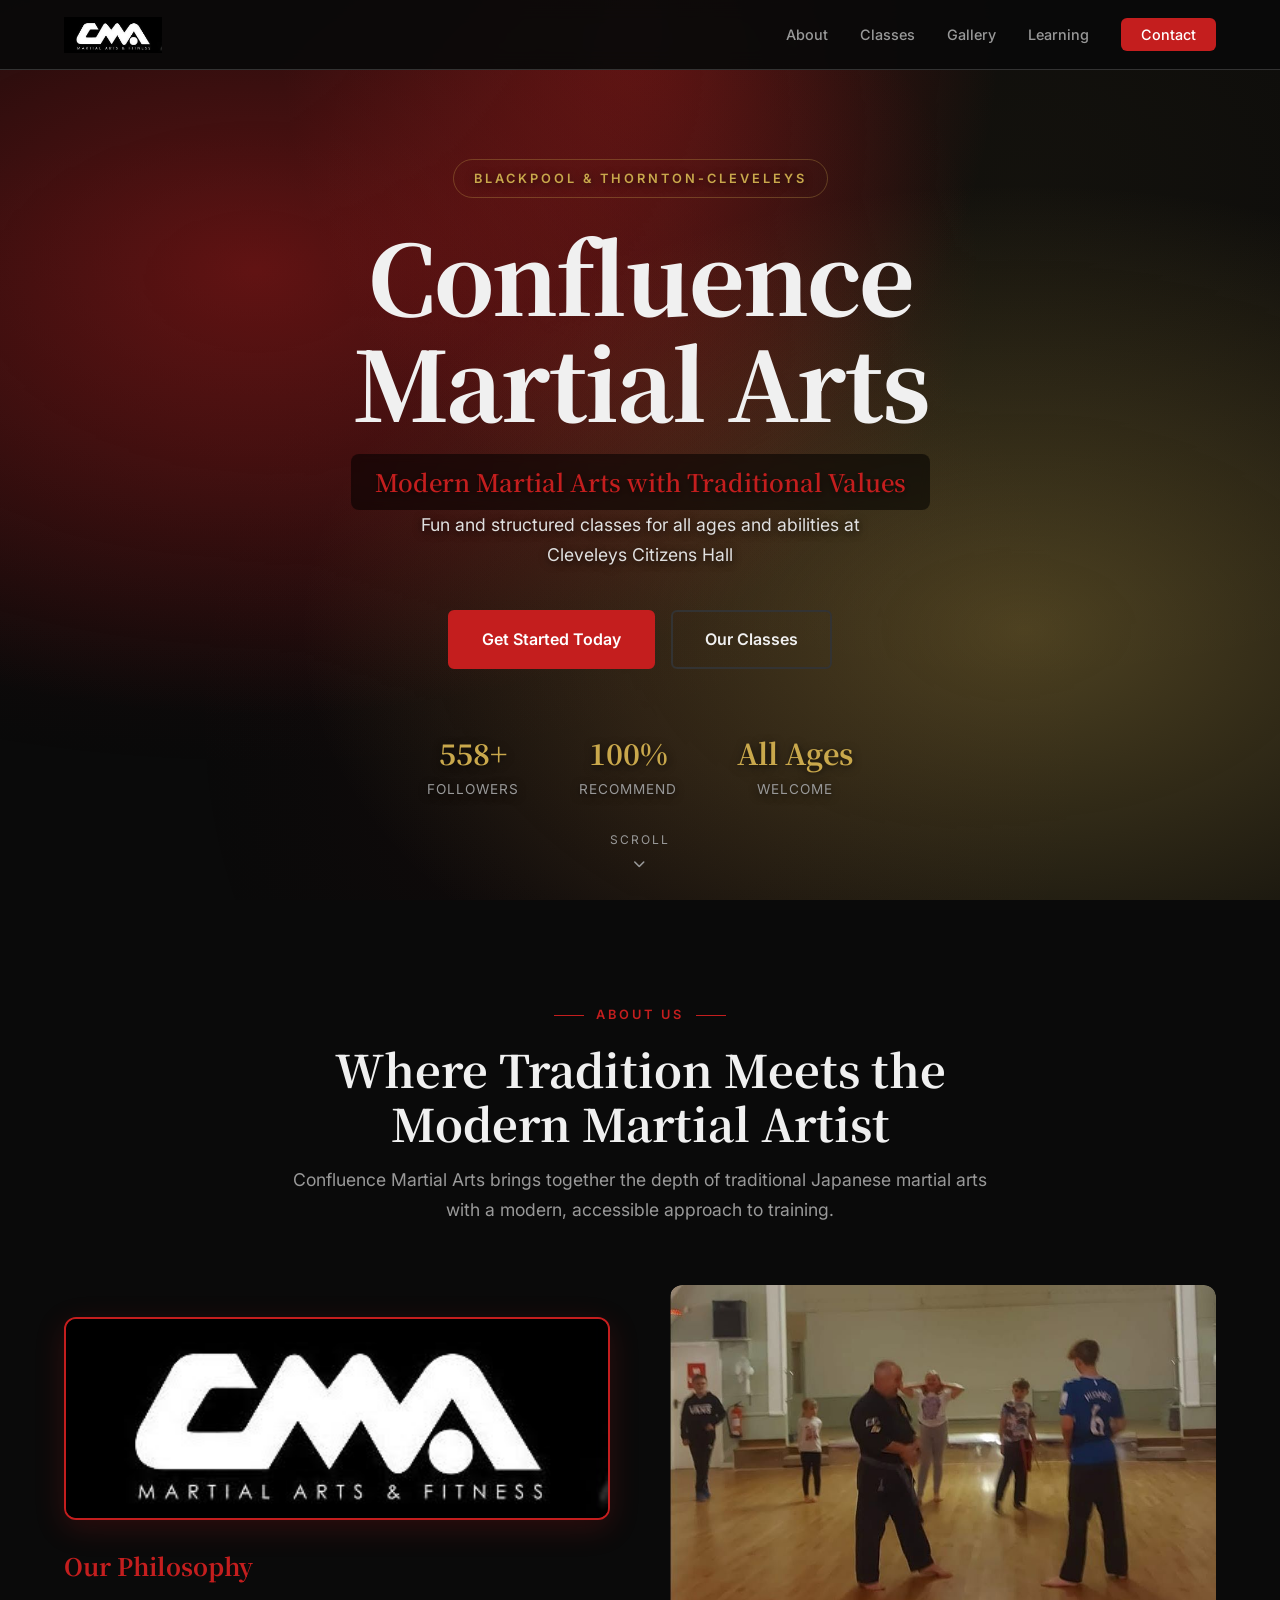
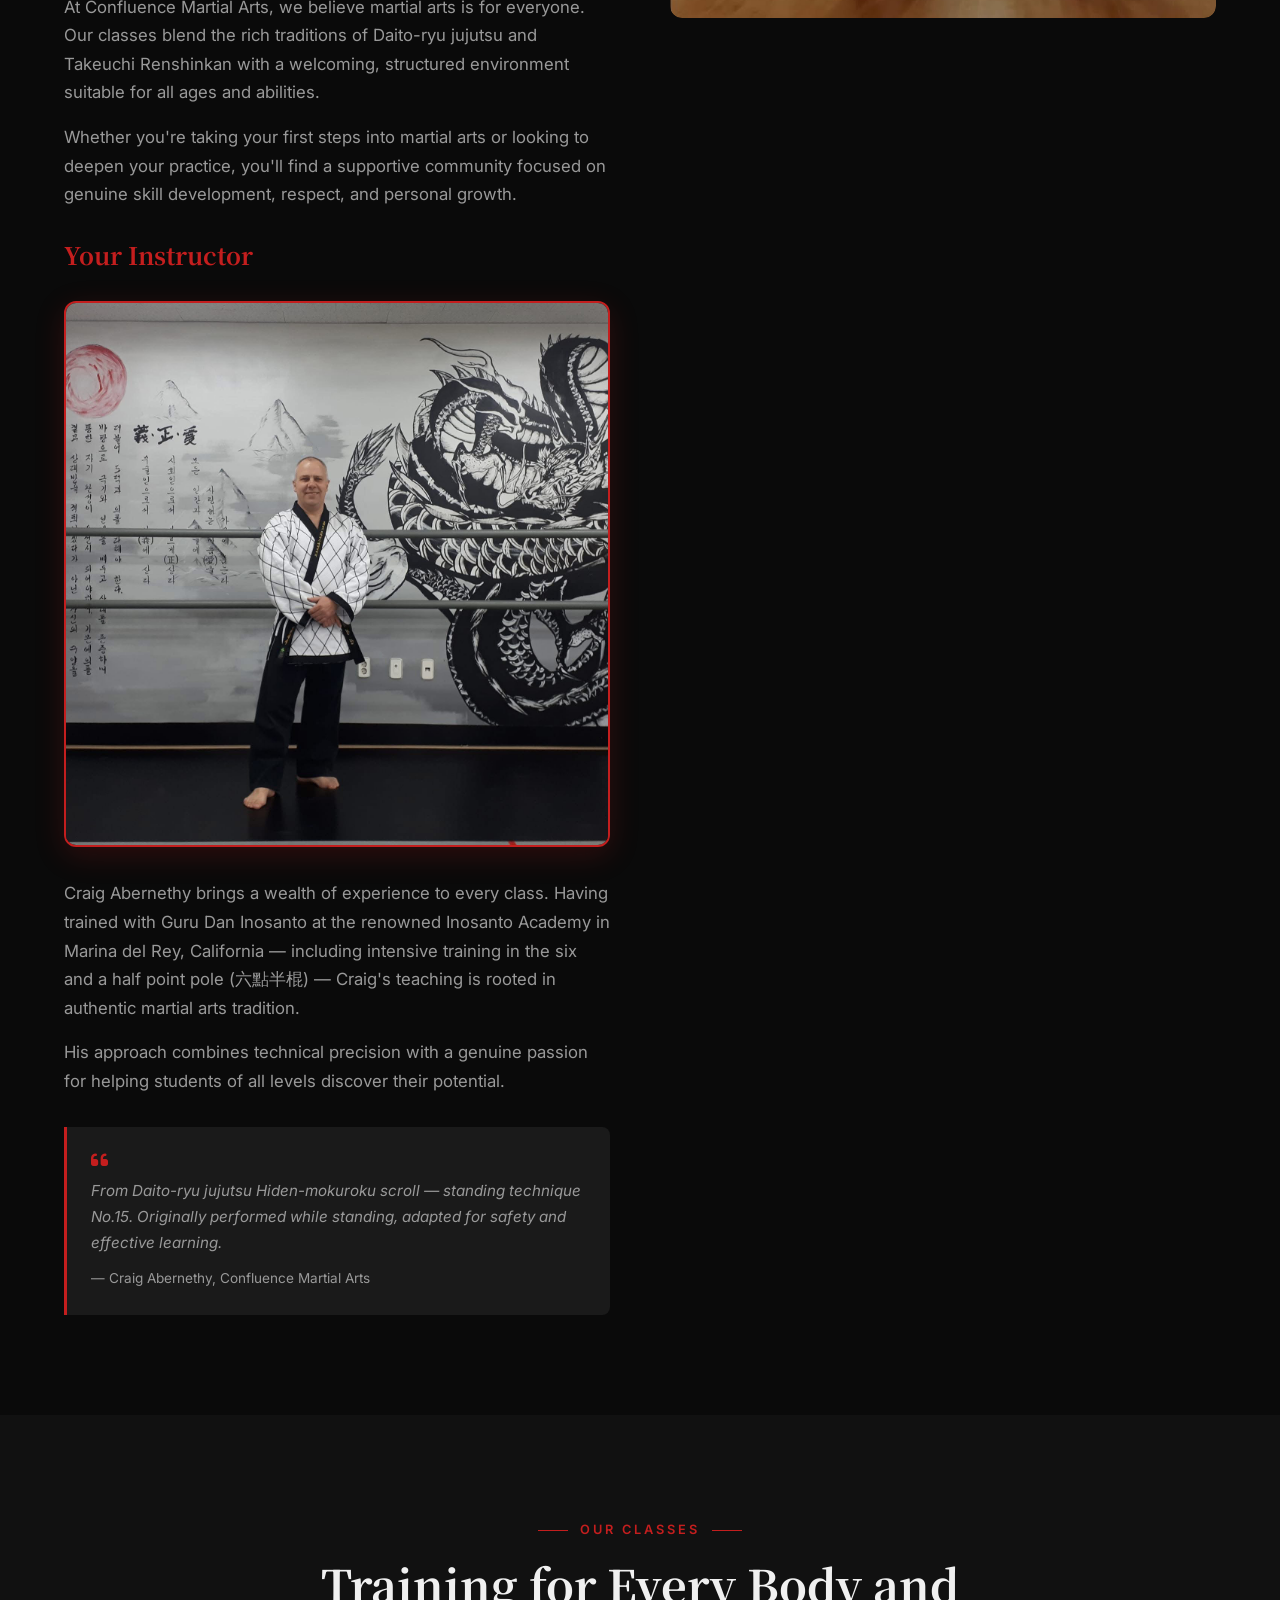
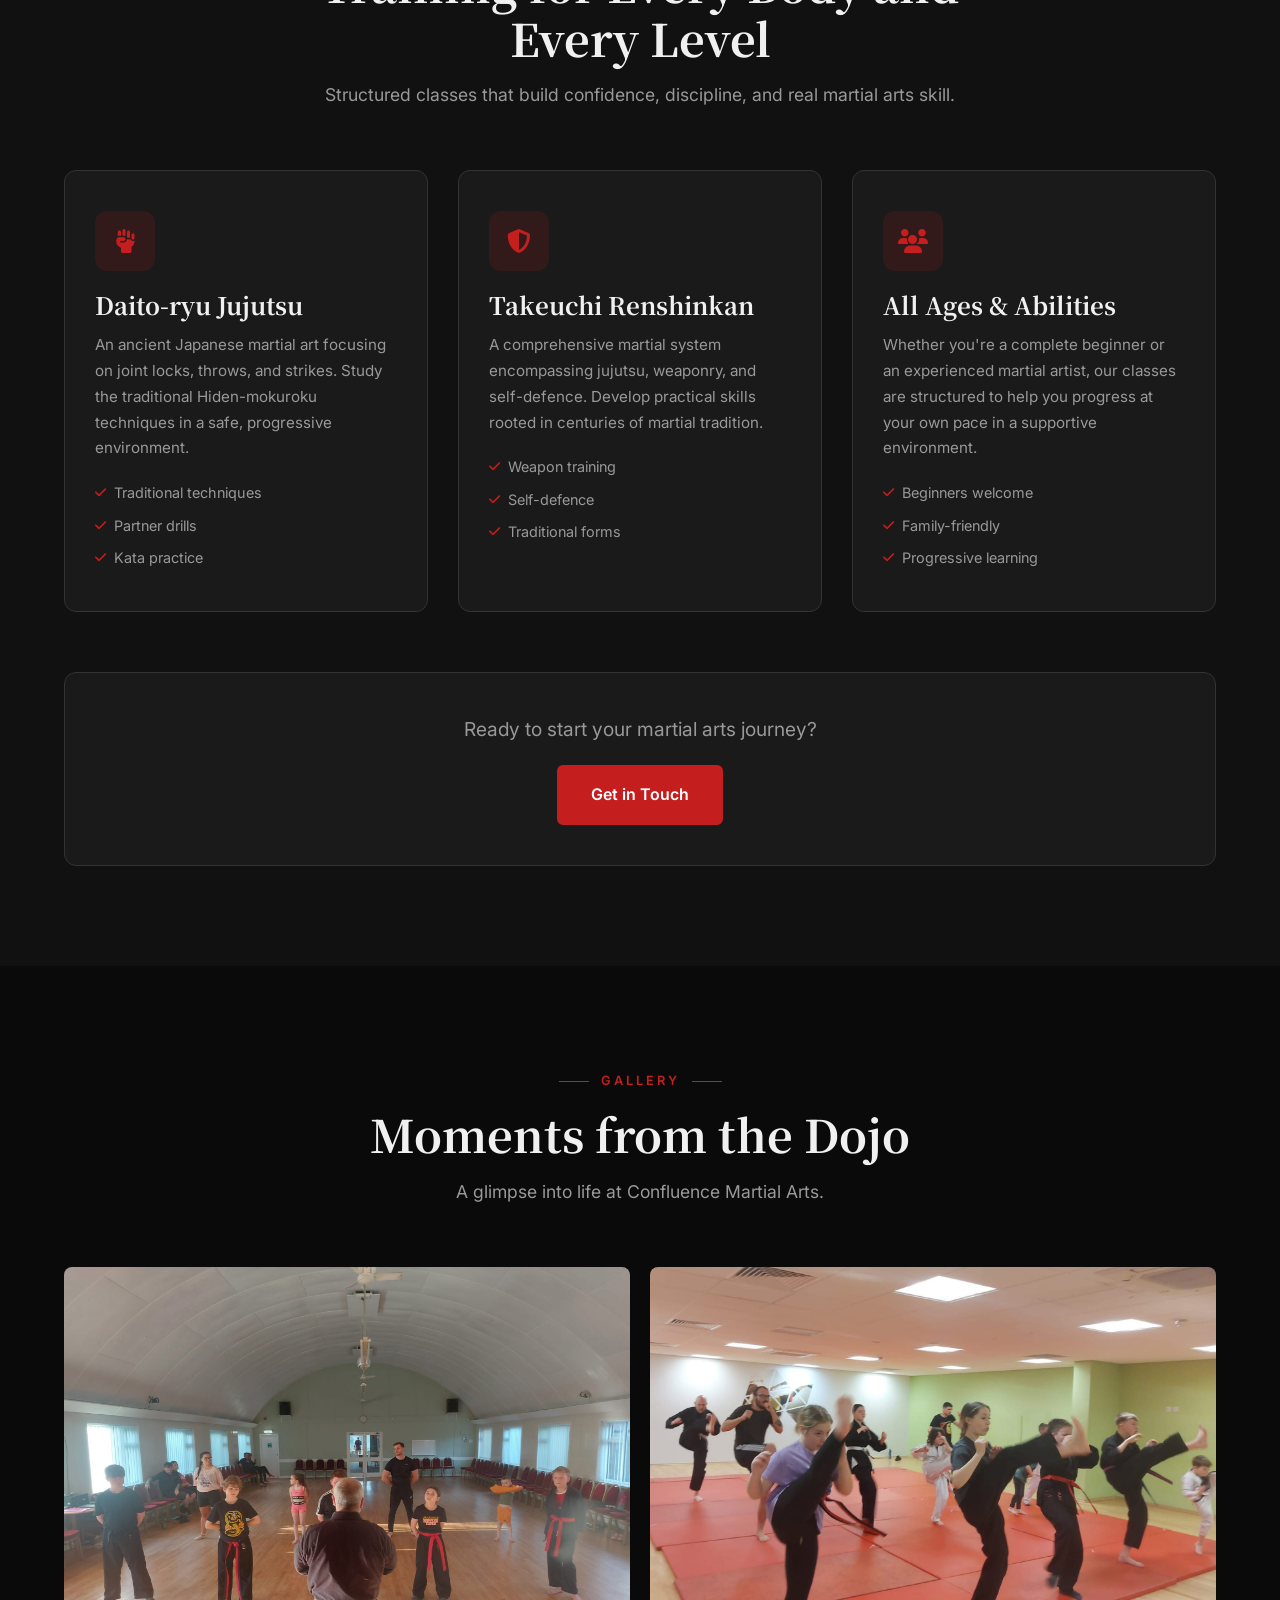
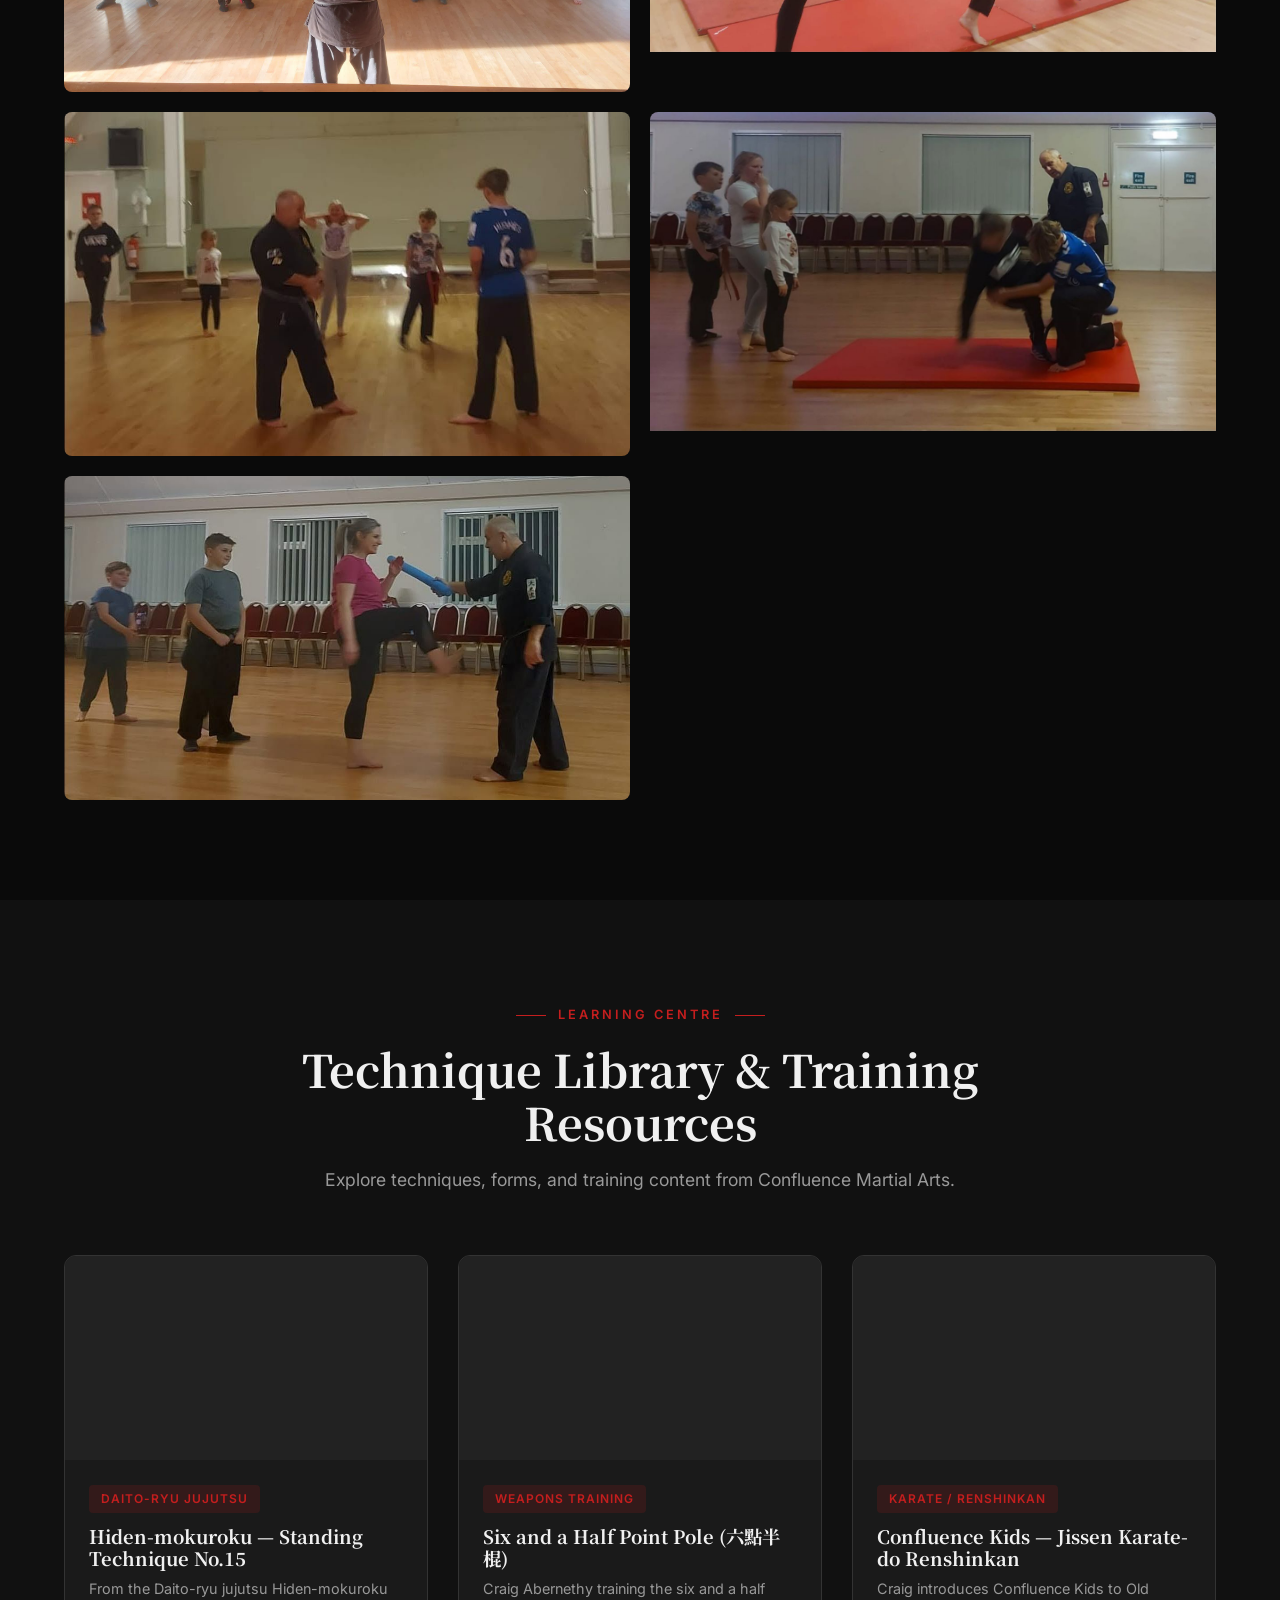
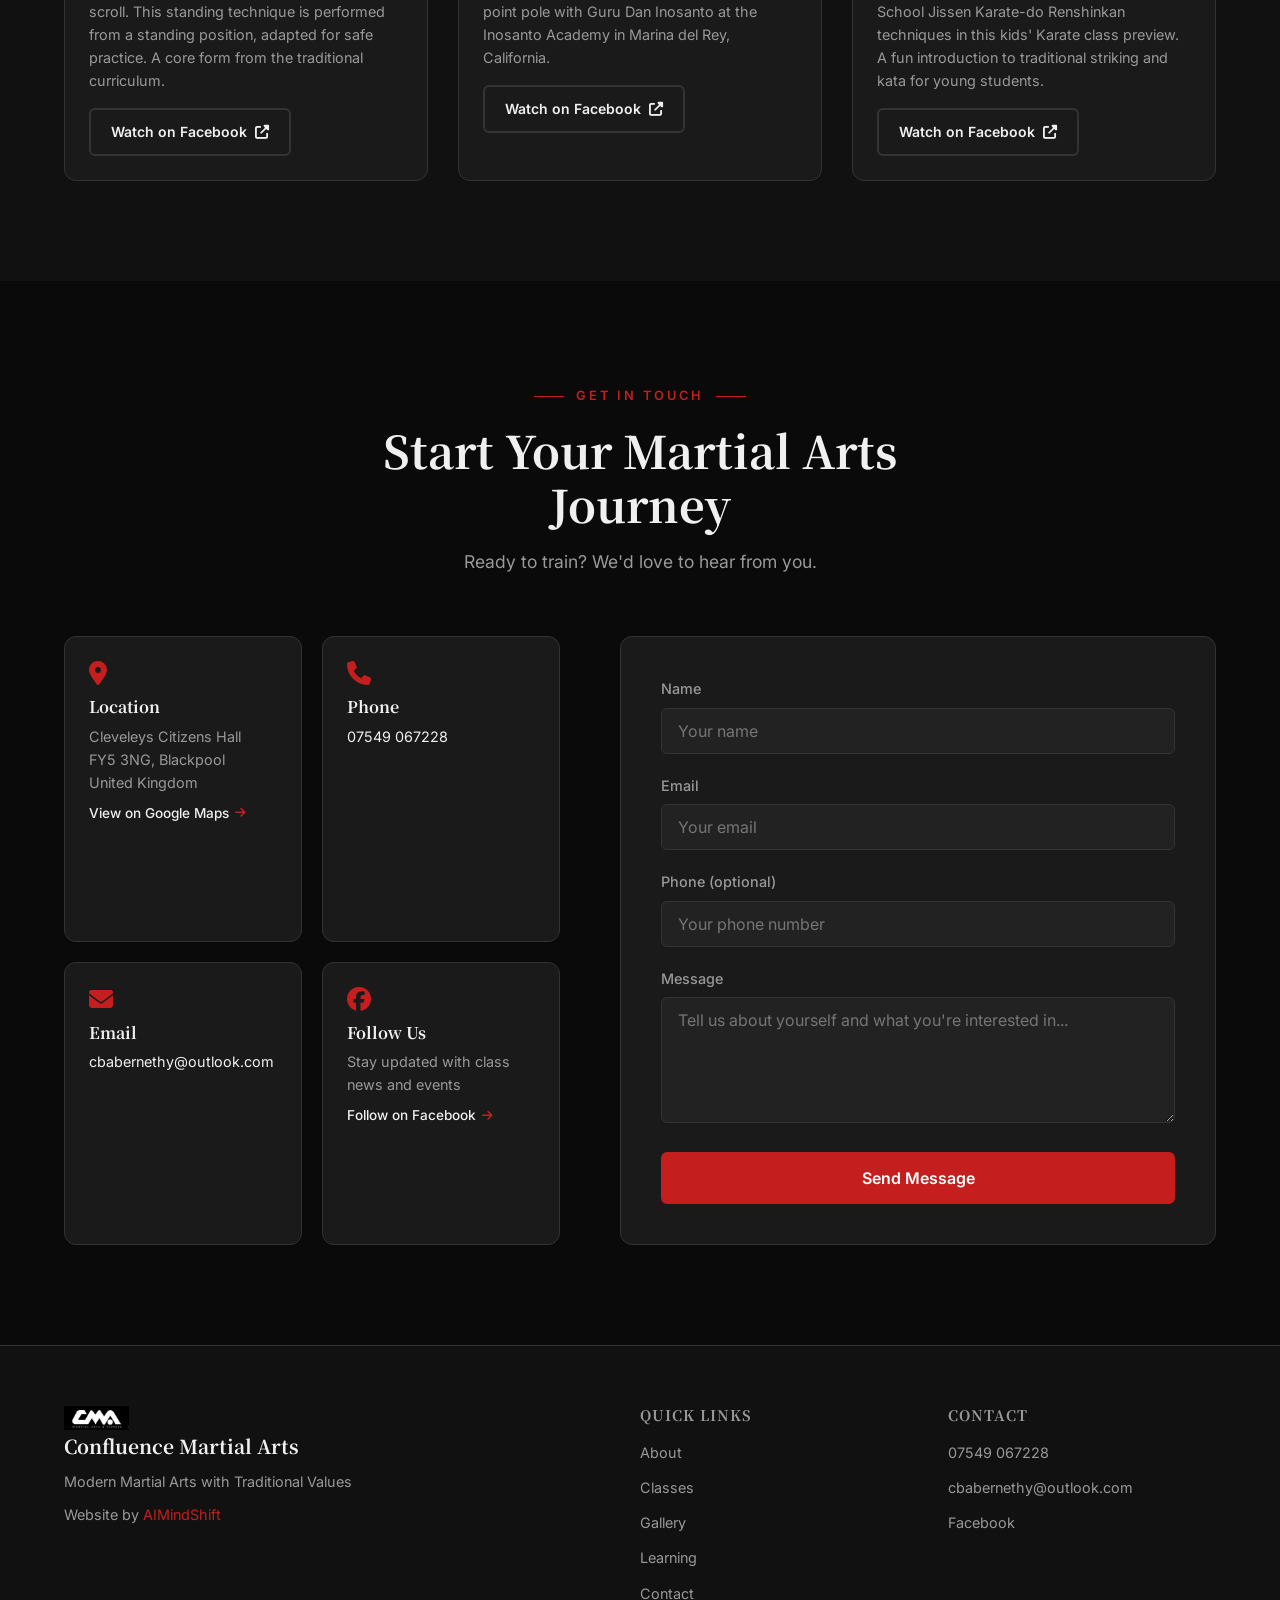
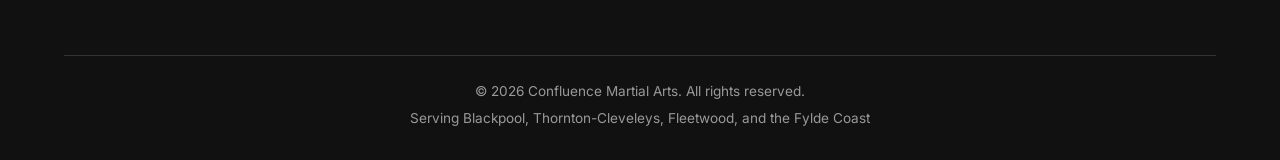
==== index.html @ 9eeac828 "Remove text from nav header, keep logo only" ====
<!DOCTYPE html>
<html lang="en">
<head>
    <meta charset="UTF-8">
    <meta name="viewport" content="width=device-width, initial-scale=1.0">
    <title>Confluence Martial Arts | Blackpool & Thornton-Cleveleys | Modern Martial Arts with Traditional Values</title>
    <meta name="description" content="Confluence Martial Arts in Blackpool offers modern martial arts classes with traditional values. Daito-ryu jujutsu, Takeuchi Renshinkan & more. Fun, structured classes for all ages and abilities at Cleveleys Citizens Hall.">
    <meta name="keywords" content="Martial Arts Blackpool, Martial Arts Thornton-Cleveleys, Confluence Martial Arts, Jujutsu Blackpool, Martial arts classes Cleveleys, Kids martial arts FY5, Daito-ryu jujutsu, Takeuchi Renshinkan, Cleveleys Citizens Hall">
    <meta name="geo.region" content="GB-LAN">
    <meta name="geo.placename" content="Thornton-Cleveleys">
    <meta name="geo.position" content="53.888;-3.010">
    <meta name="ICBM" content="53.888, -3.010">

    <!-- Open Graph -->
    <meta property="og:title" content="Confluence Martial Arts | Blackpool & Thornton-Cleveleys">
    <meta property="og:description" content="Modern Martial Arts with Traditional Values. Fun and structured classes for all ages and abilities at Cleveleys Citizens Hall.">
    <meta property="og:type" content="website">
    <meta property="og:url" content="https://confluencemartialarts.co.uk">
    <meta property="og:image" content="https://confluencemartialarts.co.uk/images/hero-bg.jpg">
    <meta property="og:locale" content="en_GB">

    <!-- Twitter Card -->
    <meta name="twitter:card" content="summary_large_image">
    <meta name="twitter:title" content="Confluence Martial Arts | Blackpool & Thornton-Cleveleys">
    <meta name="twitter:description" content="Modern Martial Arts with Traditional Values. Fun and structured classes for all ages and abilities.">

    <!-- Schema.org LocalBusiness -->
    <script type="application/ld+json">
    {
        "@context": "https://schema.org",
        "@type": "LocalBusiness",
        "name": "Confluence Martial Arts",
        "description": "Modern Martial Arts with Traditional Values. Fun and structured classes for all ages and abilities.",
        "url": "https://confluencemartialarts.co.uk",
        "telephone": "07549 067228",
        "email": "cbabernethy@outlook.com",
        "address": {
            "@type": "PostalAddress",
            "streetAddress": "Cleveleys Citizens Hall",
            "postalCode": "FY5 3NG",
            "addressLocality": "Blackpool",
            "addressRegion": "Lancashire",
            "addressCountry": "GB"
        },
        "geo": {
            "@type": "GeoCoordinates",
            "latitude": 53.888,
            "longitude": -3.010
        },
        "priceRange": "£",
        "image": "https://confluencemartialarts.co.uk/images/hero-bg.jpg",
        "sameAs": [
            "https://www.facebook.com/confluencema"
        ],
        "areaServed": ["Blackpool", "Thornton-Cleveleys", "Fleetwood", "Poulton-le-Fylde", "Lytham St Annes"],
        "hasOfferCatalog": {
            "@type": "OfferCatalog",
            "name": "Martial Arts Classes",
            "itemListElement": [
                {"@type": "Offer", "itemOffered": {"@type": "Service", "name": "Daito-ryu Jujutsu"}},
                {"@type": "Offer", "itemOffered": {"@type": "Service", "name": "Takeuchi Renshinkan"}},
                {"@type": "Offer", "itemOffered": {"@type": "Service", "name": "Traditional Martial Arts for All Ages"}}
            ]
        }
    }
    </script>

    <!-- Fonts -->
    <link rel="preconnect" href="https://fonts.googleapis.com">
    <link rel="preconnect" href="https://fonts.gstatic.com" crossorigin>
    <link href="https://fonts.googleapis.com/css2?family=Inter:wght@400;500;600;700;800&family=Noto+Serif+JP:wght@400;600;700&display=swap" rel="stylesheet">
    <link rel="stylesheet" href="https://cdnjs.cloudflare.com/ajax/libs/font-awesome/6.5.1/css/all.min.css">
    <link rel="stylesheet" href="style.css">
</head>
<body>
    <!-- Navigation -->
    <nav class="navbar" id="navbar">
        <div class="container nav-container">
            <a href="#" class="nav-logo">
                <img src="images/logo.jpg" alt="Confluence Martial Arts" class="nav-logo-img">
            </a>
            <button class="nav-toggle" id="navToggle" aria-label="Toggle navigation">
                <span></span><span></span><span></span>
            </button>
            <ul class="nav-menu" id="navMenu">
                <li><a href="#about" class="nav-link">About</a></li>
                <li><a href="#classes" class="nav-link">Classes</a></li>
                <li><a href="#gallery" class="nav-link">Gallery</a></li>
                <li><a href="#learning" class="nav-link">Learning</a></li>
                <li><a href="#contact" class="nav-link nav-cta">Contact</a></li>
            </ul>
        </div>
    </nav>

    <!-- Hero Section -->
    <section class="hero" id="hero">
        <video class="hero-video" autoplay muted loop playsinline preload="auto">
            <source src="images/hero-bg-video.mp4" type="video/mp4">
        </video>
        <div class="hero-overlay"></div>
        <div class="container hero-content">
            <div class="hero-badge">Blackpool & Thornton-Cleveleys</div>
                <h1 class="hero-title">Confluence<br>Martial Arts</h1>
                <p class="hero-subtitle hero-text-bar">Modern Martial Arts with Traditional Values</p>
                <p class="hero-desc">Fun and structured classes for all ages and abilities at Cleveleys Citizens Hall</p>
                <div class="hero-actions">
                    <a href="#contact" class="btn btn-primary">Get Started Today</a>
                    <a href="#classes" class="btn btn-outline">Our Classes</a>
                </div>
                <div class="hero-stats">
                    <div class="stat">
                        <span class="stat-number">558+</span>
                        <span class="stat-label">Followers</span>
                    </div>
                    <div class="stat">
                        <span class="stat-number">100%</span>
                        <span class="stat-label">Recommend</span>
                    </div>
                    <div class="stat">
                        <span class="stat-number">All Ages</span>
                        <span class="stat-label">Welcome</span>
                    </div>
                </div>
        </div>
        <div class="scroll-indicator">
            <span>Scroll</span>
            <i class="fas fa-chevron-down"></i>
        </div>
    </section>

    <!-- About Section -->
    <section class="section" id="about">
        <div class="container">
            <div class="section-header">
                <span class="section-tag">About Us</span>
                <h2>Where Tradition Meets the Modern Martial Artist</h2>
                <p class="section-desc">Confluence Martial Arts brings together the depth of traditional Japanese martial arts with a modern, accessible approach to training.</p>
            </div>
            <div class="about-grid">
                <div class="about-content">
                    <div class="instructor-image">
                        <img src="images/logo.jpg" alt="Confluence Martial Arts logo">
                    </div>
                    <h3>Our Philosophy</h3>
                    <p>At Confluence Martial Arts, we believe martial arts is for everyone. Our classes blend the rich traditions of Daito-ryu jujutsu and Takeuchi Renshinkan with a welcoming, structured environment suitable for all ages and abilities.</p>
                    <p>Whether you're taking your first steps into martial arts or looking to deepen your practice, you'll find a supportive community focused on genuine skill development, respect, and personal growth.</p>
                    
                    <h3>Your Instructor</h3>
                    <div class="instructor-image">
                        <img src="images/instructor.jpg" alt="Craig Abernethy — Instructor at Confluence Martial Arts">
                    </div>
                    <p>Craig Abernethy brings a wealth of experience to every class. Having trained with Guru Dan Inosanto at the renowned Inosanto Academy in Marina del Rey, California — including intensive training in the six and a half point pole (六點半棍) — Craig's teaching is rooted in authentic martial arts tradition.</p>
                    <p>His approach combines technical precision with a genuine passion for helping students of all levels discover their potential.</p>
                    
                    <div class="about-quote">
                        <i class="fas fa-quote-left"></i>
                        <p>From Daito-ryu jujutsu Hiden-mokuroku scroll — standing technique No.15. Originally performed while standing, adapted for safety and effective learning.</p>
                        <span>— Craig Abernethy, Confluence Martial Arts</span>
                    </div>
                </div>
                <div class="about-image">
                    <img src="images/about.jpg" alt="Craig Abernethy — Instructor at Confluence Martial Arts">
                </div>
            </div>
        </div>
    </section>

    <!-- Classes Section -->
    <section class="section section-dark" id="classes">
        <div class="container">
            <div class="section-header">
                <span class="section-tag">Our Classes</span>
                <h2>Training for Every Body and Every Level</h2>
                <p class="section-desc">Structured classes that build confidence, discipline, and real martial arts skill.</p>
            </div>
            <div class="classes-grid">
                <div class="class-card">
                    <div class="class-icon">
                        <i class="fas fa-hand-fist"></i>
                    </div>
                    <h3>Daito-ryu Jujutsu</h3>
                    <p>An ancient Japanese martial art focusing on joint locks, throws, and strikes. Study the traditional Hiden-mokuroku techniques in a safe, progressive environment.</p>
                    <ul class="class-features">
                        <li><i class="fas fa-check"></i> Traditional techniques</li>
                        <li><i class="fas fa-check"></i> Partner drills</li>
                        <li><i class="fas fa-check"></i> Kata practice</li>
                    </ul>
                </div>
                <div class="class-card">
                    <div class="class-icon">
                        <i class="fas fa-shield-halved"></i>
                    </div>
                    <h3>Takeuchi Renshinkan</h3>
                    <p>A comprehensive martial system encompassing jujutsu, weaponry, and self-defence. Develop practical skills rooted in centuries of martial tradition.</p>
                    <ul class="class-features">
                        <li><i class="fas fa-check"></i> Weapon training</li>
                        <li><i class="fas fa-check"></i> Self-defence</li>
                        <li><i class="fas fa-check"></i> Traditional forms</li>
                    </ul>
                </div>
                <div class="class-card">
                    <div class="class-icon">
                        <i class="fas fa-users"></i>
                    </div>
                    <h3>All Ages & Abilities</h3>
                    <p>Whether you're a complete beginner or an experienced martial artist, our classes are structured to help you progress at your own pace in a supportive environment.</p>
                    <ul class="class-features">
                        <li><i class="fas fa-check"></i> Beginners welcome</li>
                        <li><i class="fas fa-check"></i> Family-friendly</li>
                        <li><i class="fas fa-check"></i> Progressive learning</li>
                    </ul>
                </div>
            </div>
            <div class="classes-cta">
                <p>Ready to start your martial arts journey?</p>
                <a href="#contact" class="btn btn-primary">Get in Touch</a>
            </div>
        </div>
    </section>

    <!-- Gallery Section -->
    <section class="section" id="gallery">
        <div class="container">
            <div class="section-header">
                <span class="section-tag">Gallery</span>
                <h2>Moments from the Dojo</h2>
                <p class="section-desc">A glimpse into life at Confluence Martial Arts.</p>
            </div>
            <div class="gallery-grid" id="galleryGrid">
                <div class="gallery-item">
                    <img src="images/gallery-2.jpg" alt="Confluence Martial Arts training" loading="lazy">
                </div>
                <div class="gallery-item">
                    <img src="images/gallery-1.jpg" alt="Martial arts technique practice" loading="lazy">
                </div>
                <div class="gallery-item">
                    <img src="images/gallery-7.jpg" alt="Martial arts techniques" loading="lazy">
                </div>
                <div class="gallery-item">
                    <img src="images/gallery-8.jpg" alt="Confluence dojo" loading="lazy">
                </div>
                <div class="gallery-item">
                    <img src="images/gallery-10.jpg" alt="Confluence Martial Arts community" loading="lazy">
                </div>
            </div>
        </div>
    </section>

    <!-- Lightbox -->
    <div class="lightbox" id="lightbox">
        <button class="lightbox-close" id="lightboxClose">&times;</button>
        <button class="lightbox-nav lightbox-prev" id="lightboxPrev"><i class="fas fa-chevron-left"></i></button>
        <img class="lightbox-img" id="lightboxImg" src="" alt="">
        <button class="lightbox-nav lightbox-next" id="lightboxNext"><i class="fas fa-chevron-right"></i></button>
    </div>

    <!-- Learning Section -->
    <section class="section section-dark" id="learning">
        <div class="container">
            <div class="section-header">
                <span class="section-tag">Learning Centre</span>
                <h2>Technique Library & Training Resources</h2>
                <p class="section-desc">Explore techniques, forms, and training content from Confluence Martial Arts.</p>
            </div>
            <div class="learning-grid">
                <div class="learning-card">
                    <div class="learning-video">
                        <iframe src="https://www.facebook.com/plugins/video.php?href=https%3A%2F%2Fwww.facebook.com%2Fconfluencema%2Fvideos%2F766662798115780%2F&show_text=false&width=734" width="100%" height="400" style="border:none;overflow:hidden" scrolling="no" frameborder="0" allowfullscreen="true" allow="autoplay; clipboard-write; encrypted-media; picture-in-picture; web-share"></iframe>
                    </div>
                    <div class="learning-info">
                        <span class="learning-tag">Daito-ryu Jujutsu</span>
                        <h3>Hiden-mokuroku — Standing Technique No.15</h3>
                        <p>From the Daito-ryu jujutsu Hiden-mokuroku scroll. This standing technique is performed from a standing position, adapted for safe practice. A core form from the traditional curriculum.</p>
                        <a href="https://www.facebook.com/confluencema/videos/766662798115780/" target="_blank" class="btn btn-small btn-outline">Watch on Facebook <i class="fas fa-external-link-alt"></i></a>
                    </div>
                </div>
                <div class="learning-card">
                    <div class="learning-video">
                        <iframe src="https://www.facebook.com/plugins/video.php?href=https%3A%2F%2Fwww.facebook.com%2Fsamuel.kwok.3785%2Fvideos%2F705649063951565%2F&show_text=false&width=734" width="100%" height="400" style="border:none;overflow:hidden" scrolling="no" frameborder="0" allowfullscreen="true" allow="autoplay; clipboard-write; encrypted-media; picture-in-picture; web-share"></iframe>
                    </div>
                    <div class="learning-info">
                        <span class="learning-tag">Weapons Training</span>
                        <h3>Six and a Half Point Pole (六點半棍)</h3>
                        <p>Craig Abernethy training the six and a half point pole with Guru Dan Inosanto at the Inosanto Academy in Marina del Rey, California.</p>
                        <a href="https://www.facebook.com/samuel.kwok.3785/videos/705649063951565/" target="_blank" class="btn btn-small btn-outline">Watch on Facebook <i class="fas fa-external-link-alt"></i></a>
                    </div>
                </div>
                <div class="learning-card">
                    <div class="learning-video">
                        <iframe src="https://www.facebook.com/plugins/video.php?href=https%3A%2F%2Fwww.facebook.com%2Fcraig.abernethy.549%2Fvideos%2F728058759080264%2F&show_text=false&width=734" width="100%" height="400" style="border:none;overflow:hidden" scrolling="no" frameborder="0" allowfullscreen="true" allow="autoplay; clipboard-write; encrypted-media; picture-in-picture; web-share"></iframe>
                    </div>
                    <div class="learning-info">
                        <span class="learning-tag">Karate / Renshinkan</span>
                        <h3>Confluence Kids — Jissen Karate-do Renshinkan</h3>
                        <p>Craig introduces Confluence Kids to Old School Jissen Karate-do Renshinkan techniques in this kids' Karate class preview. A fun introduction to traditional striking and kata for young students.</p>
                        <a href="https://www.facebook.com/craig.abernethy.549/videos/728058759080264/" target="_blank" class="btn btn-small btn-outline">Watch on Facebook <i class="fas fa-external-link-alt"></i></a>
                    </div>
                </div>
            </div>
        </div>
    </section>

    <!-- Contact Section -->
    <section class="section" id="contact">
        <div class="container">
            <div class="section-header">
                <span class="section-tag">Get in Touch</span>
                <h2>Start Your Martial Arts Journey</h2>
                <p class="section-desc">Ready to train? We'd love to hear from you.</p>
            </div>
            <div class="contact-grid">
                <div class="contact-info">
                    <div class="contact-card">
                        <i class="fas fa-location-dot"></i>
                        <h3>Location</h3>
                        <p>Cleveleys Citizens Hall<br>FY5 3NG, Blackpool<br>United Kingdom</p>
                        <a href="https://maps.google.com/?q=Cleveleys+Citizens+Hall+FY5+3NG" target="_blank" class="contact-link">View on Google Maps <i class="fas fa-arrow-right"></i></a>
                    </div>
                    <div class="contact-card">
                        <i class="fas fa-phone"></i>
                        <h3>Phone</h3>
                        <p><a href="tel:07549067228">07549 067228</a></p>
                    </div>
                    <div class="contact-card">
                        <i class="fas fa-envelope"></i>
                        <h3>Email</h3>
                        <p><a href="mailto:cbabernethy@outlook.com">cbabernethy@outlook.com</a></p>
                    </div>
                    <div class="contact-card">
                        <i class="fab fa-facebook"></i>
                        <h3>Follow Us</h3>
                        <p>Stay updated with class news and events</p>
                        <a href="https://www.facebook.com/confluencema" target="_blank" class="contact-link">Follow on Facebook <i class="fas fa-arrow-right"></i></a>
                    </div>
                </div>
                <form class="contact-form" id="contactForm">
                    <div class="form-group">
                        <label for="name">Name</label>
                        <input type="text" id="name" name="name" required placeholder="Your name">
                    </div>
                    <div class="form-group">
                        <label for="email">Email</label>
                        <input type="email" id="email" name="email" required placeholder="Your email">
                    </div>
                    <div class="form-group">
                        <label for="phone">Phone (optional)</label>
                        <input type="tel" id="phone" name="phone" placeholder="Your phone number">
                    </div>
                    <div class="form-group">
                        <label for="message">Message</label>
                        <textarea id="message" name="message" rows="5" required placeholder="Tell us about yourself and what you're interested in..."></textarea>
                    </div>
                    <button type="submit" class="btn btn-primary btn-full">Send Message</button>
                </form>
            </div>
        </div>
    </section>

    <!-- Footer -->
    <footer class="footer">
        <div class="container">
            <div class="footer-content">
                <div class="footer-brand">
                    <span class="footer-logo"><img src="images/logo.jpg" alt="Confluence Martial Arts" class="footer-logo-img"> Confluence Martial Arts</span>
                    <p>Modern Martial Arts with Traditional Values</p>
                    <p class="footer-attribution">Website by <a href="https://aimindshift.consulting" target="_blank" rel="noopener">AIMindShift</a></p>
                </div>
                <div class="footer-links">
                    <h4>Quick Links</h4>
                    <ul>
                        <li><a href="#about">About</a></li>
                        <li><a href="#classes">Classes</a></li>
                        <li><a href="#gallery">Gallery</a></li>
                        <li><a href="#learning">Learning</a></li>
                        <li><a href="#contact">Contact</a></li>
                    </ul>
                </div>
                <div class="footer-links">
                    <h4>Contact</h4>
                    <ul>
                        <li><a href="tel:07549067228">07549 067228</a></li>
                        <li><a href="mailto:cbabernethy@outlook.com">cbabernethy@outlook.com</a></li>
                        <li><a href="https://www.facebook.com/confluencema" target="_blank">Facebook</a></li>
                    </ul>
                </div>
            </div>
            <div class="footer-bottom">
                <p>&copy; 2026 Confluence Martial Arts. All rights reserved.</p>
                <p class="footer-location">Serving Blackpool, Thornton-Cleveleys, Fleetwood, and the Fylde Coast</p>
            </div>
        </div>
    </footer>

    <script src="script.js"></script>
</body>
</html>
---- style.css ----
/* ============================================
   Confluence Martial Arts — Main Stylesheet
   ============================================ */

/* --- CSS Variables --- */
:root {
    --color-bg: #0a0a0a;
    --color-bg-alt: #111111;
    --color-bg-card: #1a1a1a;
    --color-surface: #222222;
    --color-text: #f0f0f0;
    --color-text-muted: #999999;
    --color-accent: #c41e1e;
    --color-accent-hover: #a01818;
    --color-accent-light: rgba(196, 30, 30, 0.15);
    --color-gold: #c9a84c;
    --color-border: #333333;
    --font-primary: 'Inter', -apple-system, BlinkMacSystemFont, sans-serif;
    --font-display: 'Noto Serif JP', 'Inter', serif;
    --max-width: 1200px;
    --nav-height: 70px;
    --transition: 0.3s ease;
}

/* --- Reset & Base --- */
*, *::before, *::after {
    margin: 0;
    padding: 0;
    box-sizing: border-box;
}

html {
    scroll-behavior: smooth;
    scroll-padding-top: var(--nav-height);
}

body {
    font-family: var(--font-primary);
    background: var(--color-bg);
    color: var(--color-text);
    line-height: 1.7;
    -webkit-font-smoothing: antialiased;
    overflow-x: hidden;
}

img {
    max-width: 100%;
    height: auto;
    display: block;
}

a {
    color: var(--color-accent);
    text-decoration: none;
    transition: color var(--transition);
}

a:hover {
    color: var(--color-accent-hover);
}

ul {
    list-style: none;
}

.container {
    width: 100%;
    max-width: var(--max-width);
    margin: 0 auto;
    padding: 0 24px;
}

/* --- Typography --- */
h1, h2, h3, h4 {
    font-family: var(--font-display);
    line-height: 1.2;
    font-weight: 700;
}

h1 { font-size: clamp(2.5rem, 6vw, 4.5rem); }
h2 { font-size: clamp(1.8rem, 4vw, 2.8rem); }
h3 { font-size: clamp(1.2rem, 2.5vw, 1.5rem); }

/* --- Buttons --- */
.btn {
    display: inline-flex;
    align-items: center;
    gap: 8px;
    padding: 14px 32px;
    border-radius: 6px;
    font-family: var(--font-primary);
    font-size: 1rem;
    font-weight: 600;
    cursor: pointer;
    transition: all var(--transition);
    border: 2px solid transparent;
    text-decoration: none;
}

.btn-primary {
    background: var(--color-accent);
    color: #fff;
    border-color: var(--color-accent);
}

.btn-primary:hover {
    background: var(--color-accent-hover);
    border-color: var(--color-accent-hover);
    color: #fff;
    transform: translateY(-2px);
    box-shadow: 0 8px 25px rgba(196, 30, 30, 0.3);
}

.btn-outline {
    background: transparent;
    color: var(--color-text);
    border-color: var(--color-border);
}

.btn-outline:hover {
    border-color: var(--color-accent);
    color: var(--color-accent);
    transform: translateY(-2px);
}

.btn-small {
    padding: 10px 20px;
    font-size: 0.875rem;
}

.btn-full {
    width: 100%;
    justify-content: center;
}

/* --- Section Styles --- */
.section {
    padding: 100px 0;
}

.section-dark {
    background: var(--color-bg-alt);
}

.section-header {
    text-align: center;
    max-width: 700px;
    margin: 0 auto 60px;
}

.section-tag {
    display: inline-block;
    font-size: 0.8rem;
    font-weight: 600;
    text-transform: uppercase;
    letter-spacing: 3px;
    color: var(--color-accent);
    margin-bottom: 16px;
    position: relative;
}

.section-tag::before,
.section-tag::after {
    content: '';
    display: inline-block;
    width: 30px;
    height: 1px;
    background: var(--color-accent);
    vertical-align: middle;
    margin: 0 12px;
}

.section-header h2 {
    margin-bottom: 16px;
}

.section-desc {
    color: var(--color-text-muted);
    font-size: 1.1rem;
}

/* ============================================
   NAVIGATION
   ============================================ */
.navbar {
    position: fixed;
    top: 0;
    left: 0;
    right: 0;
    height: var(--nav-height);
    background: rgba(10, 10, 10, 0.95);
    backdrop-filter: blur(10px);
    -webkit-backdrop-filter: blur(10px);
    border-bottom: 1px solid var(--color-border);
    z-index: 1000;
    transition: all var(--transition);
}

.navbar.scrolled {
    background: rgba(10, 10, 10, 0.98);
    box-shadow: 0 2px 20px rgba(0, 0, 0, 0.5);
}

.nav-container {
    display: flex;
    align-items: center;
    justify-content: space-between;
    height: 100%;
}

.nav-logo {
    display: flex;
    align-items: center;
    gap: 10px;
    text-decoration: none;
    color: var(--color-text);
}

.nav-logo-icon {
    font-size: 1.5rem;
    color: var(--color-accent);
}

.nav-logo-img {
    height: 36px;
    width: auto;
    display: block;
}

.nav-logo-text {
    font-family: var(--font-display);
    font-size: 1.3rem;
    font-weight: 700;
}

.nav-menu {
    display: flex;
    align-items: center;
    gap: 32px;
}

.nav-link {
    color: var(--color-text-muted);
    font-size: 0.9rem;
    font-weight: 500;
    transition: color var(--transition);
    position: relative;
}

.nav-link::after {
    content: '';
    position: absolute;
    bottom: -4px;
    left: 0;
    width: 0;
    height: 2px;
    background: var(--color-accent);
    transition: width var(--transition);
}

.nav-link:hover {
    color: var(--color-text);
}

.nav-link:hover::after {
    width: 100%;
}

.nav-cta {
    background: var(--color-accent);
    color: #fff !important;
    padding: 8px 20px;
    border-radius: 6px;
}

.nav-cta::after {
    display: none;
}

.nav-cta:hover {
    background: var(--color-accent-hover) !important;
}

/* Hamburger */
.nav-toggle {
    display: none;
    flex-direction: column;
    gap: 5px;
    background: none;
    border: none;
    cursor: pointer;
    padding: 4px;
}

.nav-toggle span {
    display: block;
    width: 24px;
    height: 2px;
    background: var(--color-text);
    transition: all var(--transition);
    border-radius: 2px;
}

.nav-toggle.active span:nth-child(1) {
    transform: rotate(45deg) translate(5px, 5px);
}

.nav-toggle.active span:nth-child(2) {
    opacity: 0;
}

.nav-toggle.active span:nth-child(3) {
    transform: rotate(-45deg) translate(5px, -5px);
}

/* ============================================
   HERO
   ============================================ */
.hero {
    position: relative;
    min-height: 100vh;
    display: flex;
    align-items: center;
    background: var(--color-bg);
    overflow: hidden;
}

.hero::before {
    content: '';
    position: absolute;
    inset: 0;
    background: 
        radial-gradient(ellipse at 20% 50%, rgba(196, 30, 30, 0.08) 0%, transparent 50%),
        radial-gradient(ellipse at 80% 20%, rgba(201, 168, 76, 0.05) 0%, transparent 50%),
        radial-gradient(ellipse at 50% 80%, rgba(196, 30, 30, 0.05) 0%, transparent 50%);
    z-index: 1;
}

.hero-video {
    position: absolute;
    top: 0;
    left: 0;
    width: 100%;
    height: 100%;
    object-fit: cover;
    z-index: 0;
}

.hero-overlay {
    position: absolute;
    inset: 0;
    background: 
        radial-gradient(ellipse at 20% 30%, rgba(196, 30, 30, 0.45) 0%, transparent 50%),
        radial-gradient(ellipse at 80% 70%, rgba(201, 168, 76, 0.35) 0%, transparent 50%),
        radial-gradient(ellipse at 50% 0%, rgba(196, 30, 30, 0.40) 0%, transparent 40%);
    z-index: 1;
}

.hero-content {
    position: relative;
    z-index: 2;
    text-align: center;
    padding: 120px 0 60px;
}

.hero-subtitle {
    font-family: var(--font-display);
    font-size: clamp(1.1rem, 2.5vw, 1.5rem);
    color: var(--color-accent);
    font-weight: 600;
    margin-bottom: 12px;
    text-shadow: 0 2px 8px rgba(0, 0, 0, 0.7);
}

.hero-text-bar {
    display: block;
    width: fit-content;
    padding: 8px 24px;
    background: rgba(0, 0, 0, 0.55);
    border-radius: 8px;
    backdrop-filter: blur(4px);
    -webkit-backdrop-filter: blur(4px);
    overflow: visible;
    max-width: 100%;
    box-sizing: border-box;
    margin: 0 auto;
}

.hero-badge {
    display: inline-block;
    font-size: 0.8rem;
    font-weight: 600;
    text-transform: uppercase;
    letter-spacing: 3px;
    color: var(--color-gold);
    margin-bottom: 24px;
    padding: 8px 20px;
    border: 1px solid rgba(201, 168, 76, 0.3);
    border-radius: 50px;
    text-shadow: 0 2px 8px rgba(0, 0, 0, 0.7);
}

.hero-title {
    font-size: clamp(3rem, 8vw, 6rem);
    font-weight: 800;
    line-height: 1.1;
    margin-bottom: 20px;
    letter-spacing: -2px;
}

.hero-desc {
    font-size: 1.1rem;
    color: #e0e0e0;
    max-width: 500px;
    margin: 0 auto 40px;
    text-shadow: 0 2px 8px rgba(0, 0, 0, 0.7);
}

.hero-actions {
    display: flex;
    gap: 16px;
    justify-content: center;
    flex-wrap: wrap;
    margin-bottom: 60px;
}

.hero-stats {
    display: flex;
    justify-content: center;
    gap: 60px;
}

.stat {
    display: flex;
    flex-direction: column;
    align-items: center;
}

.stat-number {
    font-family: var(--font-display);
    font-size: 1.8rem;
    font-weight: 700;
    color: var(--color-gold);
    text-shadow: 0 2px 8px rgba(0, 0, 0, 0.7);
}

.stat-label {
    font-size: 0.85rem;
    color: var(--color-text-muted);
    text-transform: uppercase;
    letter-spacing: 1px;
    text-shadow: 0 2px 8px rgba(0, 0, 0, 0.7);
}

.scroll-indicator {
    position: absolute;
    bottom: 30px;
    left: 50%;
    transform: translateX(-50%);
    display: flex;
    flex-direction: column;
    align-items: center;
    gap: 8px;
    color: var(--color-text-muted);
    font-size: 0.75rem;
    text-transform: uppercase;
    letter-spacing: 2px;
    animation: bounce 2s infinite;
    z-index: 2;
}

@keyframes bounce {
    0%, 100% { transform: translateX(-50%) translateY(0); }
    50% { transform: translateX(-50%) translateY(8px); }
}

/* ============================================
   ABOUT
   ============================================ */
.about-grid {
    display: grid;
    grid-template-columns: 1fr 1fr;
    gap: 60px;
    align-items: start;
}

.about-content h3 {
    color: var(--color-accent);
    margin-bottom: 12px;
    margin-top: 32px;
}

.about-content h3:first-child {
    margin-top: 0;
}

.about-content p {
    color: var(--color-text-muted);
    margin-bottom: 16px;
    font-size: 1.05rem;
}

.about-quote {
    background: var(--color-bg-card);
    border-left: 3px solid var(--color-accent);
    padding: 24px;
    border-radius: 0 8px 8px 0;
    margin-top: 32px;
}

.about-quote i {
    color: var(--color-accent);
    font-size: 1.2rem;
    margin-bottom: 8px;
    display: block;
}

.about-quote p {
    font-style: italic;
    font-size: 0.95rem;
    margin-bottom: 8px;
}

.about-quote span {
    font-size: 0.85rem;
    color: var(--color-text-muted);
}

.about-image {
    border-radius: 12px;
    overflow: hidden;
    position: sticky;
    top: calc(var(--nav-height) + 40px);
}

.about-image img {
    width: 100%;
    height: auto;
    border-radius: 12px;
    transition: transform 0.5s ease;
}

.about-image:hover img {
    transform: scale(1.03);
}

.instructor-image {
    margin: 32px 0;
    border-radius: 12px;
    overflow: hidden;
    border: 2px solid var(--color-accent);
    box-shadow: 0 8px 30px rgba(196, 30, 30, 0.2);
}

.instructor-image img {
    width: 100%;
    height: auto;
    display: block;
}

/* ============================================
   CLASSES
   ============================================ */
.classes-grid {
    display: grid;
    grid-template-columns: repeat(3, 1fr);
    gap: 30px;
    margin-bottom: 60px;
}

.class-card {
    background: var(--color-bg-card);
    border: 1px solid var(--color-border);
    border-radius: 12px;
    padding: 40px 30px;
    transition: all var(--transition);
}

.class-card:hover {
    border-color: var(--color-accent);
    transform: translateY(-4px);
    box-shadow: 0 20px 40px rgba(0, 0, 0, 0.3);
}

.class-icon {
    width: 60px;
    height: 60px;
    background: var(--color-accent-light);
    border-radius: 12px;
    display: flex;
    align-items: center;
    justify-content: center;
    margin-bottom: 20px;
}

.class-icon i {
    font-size: 1.5rem;
    color: var(--color-accent);
}

.class-card h3 {
    margin-bottom: 12px;
}

.class-card > p {
    color: var(--color-text-muted);
    font-size: 0.95rem;
    margin-bottom: 20px;
}

.class-features {
    display: flex;
    flex-direction: column;
    gap: 8px;
}

.class-features li {
    font-size: 0.9rem;
    color: var(--color-text-muted);
    display: flex;
    align-items: center;
    gap: 8px;
}

.class-features i {
    color: var(--color-accent);
    font-size: 0.8rem;
}

.classes-cta {
    text-align: center;
    padding: 40px;
    background: var(--color-bg-card);
    border: 1px solid var(--color-border);
    border-radius: 12px;
}

.classes-cta p {
    font-size: 1.2rem;
    margin-bottom: 20px;
    color: var(--color-text-muted);
}

/* ============================================
   GALLERY
   ============================================ */
.gallery-grid {
    display: grid;
    grid-template-columns: 1fr 1fr;
    gap: 20px;
}

.gallery-item {
    border-radius: 8px;
    overflow: hidden;
    cursor: pointer;
    position: relative;
}

.gallery-item img {
    width: 100%;
    height: auto;
    object-fit: contain;
    transition: transform 0.5s ease;
}

.gallery-item:hover img {
    transform: scale(1.08);
}

.gallery-item::after {
    content: '';
    position: absolute;
    inset: 0;
    background: rgba(0, 0, 0, 0);
    transition: background var(--transition);
}

.gallery-item:hover::after {
    background: rgba(0, 0, 0, 0.2);
}

/* Lightbox */
.lightbox {
    display: none;
    position: fixed;
    inset: 0;
    background: rgba(0, 0, 0, 0.95);
    z-index: 2000;
    align-items: center;
    justify-content: center;
    padding: 40px;
}

.lightbox.active {
    display: flex;
}

.lightbox-img {
    max-width: 90vw;
    max-height: 85vh;
    object-fit: contain;
    border-radius: 4px;
}

.lightbox-close {
    position: absolute;
    top: 20px;
    right: 30px;
    background: none;
    border: none;
    color: #fff;
    font-size: 2.5rem;
    cursor: pointer;
    z-index: 2001;
    opacity: 0.7;
    transition: opacity var(--transition);
}

.lightbox-close:hover {
    opacity: 1;
}

.lightbox-nav {
    position: absolute;
    top: 50%;
    transform: translateY(-50%);
    background: none;
    border: none;
    color: #fff;
    font-size: 2rem;
    cursor: pointer;
    padding: 20px;
    opacity: 0.5;
    transition: opacity var(--transition);
}

.lightbox-nav:hover {
    opacity: 1;
}

.lightbox-prev { left: 20px; }
.lightbox-next { right: 20px; }

/* ============================================
   LEARNING
   ============================================ */
.learning-grid {
    display: grid;
    grid-template-columns: repeat(auto-fit, minmax(340px, 1fr));
    gap: 30px;
}

.learning-card {
    background: var(--color-bg-card);
    border: 1px solid var(--color-border);
    border-radius: 12px;
    overflow: hidden;
    transition: all var(--transition);
}

.learning-card:hover {
    border-color: var(--color-accent);
    transform: translateY(-4px);
    box-shadow: 0 20px 40px rgba(0, 0, 0, 0.3);
}

.learning-video iframe {
    width: 100%;
    height: 100%;
    position: absolute;
    top: 0;
    left: 0;
}

.learning-video {
    aspect-ratio: 16/9;
    background: var(--color-surface);
    position: relative;
}

.video-placeholder {
    position: absolute;
    inset: 0;
    display: flex;
    flex-direction: column;
    align-items: center;
    justify-content: center;
    gap: 12px;
    color: var(--color-text-muted);
    font-size: 0.9rem;
}

.video-placeholder i {
    font-size: 3rem;
    color: var(--color-accent);
    opacity: 0.6;
}

.learning-info {
    padding: 24px;
}

.learning-tag {
    display: inline-block;
    font-size: 0.75rem;
    font-weight: 600;
    text-transform: uppercase;
    letter-spacing: 1px;
    color: var(--color-accent);
    background: var(--color-accent-light);
    padding: 4px 12px;
    border-radius: 4px;
    margin-bottom: 12px;
}

.learning-info h3 {
    margin-bottom: 8px;
    font-size: 1.15rem;
}

.learning-info p {
    color: var(--color-text-muted);
    font-size: 0.9rem;
    margin-bottom: 16px;
    line-height: 1.6;
}

/* ============================================
   CONTACT
   ============================================ */
.contact-grid {
    display: grid;
    grid-template-columns: 1fr 1.2fr;
    gap: 60px;
}

.contact-info {
    display: grid;
    grid-template-columns: 1fr 1fr;
    gap: 20px;
}

.contact-card {
    background: var(--color-bg-card);
    border: 1px solid var(--color-border);
    border-radius: 12px;
    padding: 24px;
    transition: all var(--transition);
}

.contact-card:hover {
    border-color: var(--color-accent);
}

.contact-card i {
    font-size: 1.5rem;
    color: var(--color-accent);
    margin-bottom: 12px;
}

.contact-card h3 {
    font-size: 1rem;
    margin-bottom: 8px;
}

.contact-card p {
    color: var(--color-text-muted);
    font-size: 0.9rem;
    line-height: 1.6;
}

.contact-card a {
    color: var(--color-text);
}

.contact-card a:hover {
    color: var(--color-accent);
}

.contact-link {
    display: inline-flex;
    align-items: center;
    gap: 6px;
    font-size: 0.85rem;
    font-weight: 500;
    margin-top: 8px;
}

.contact-link i {
    font-size: 0.75rem;
    margin-bottom: 0;
}

/* Contact Form */
.contact-form {
    background: var(--color-bg-card);
    border: 1px solid var(--color-border);
    border-radius: 12px;
    padding: 40px;
}

.form-group {
    margin-bottom: 20px;
}

.form-group label {
    display: block;
    font-size: 0.9rem;
    font-weight: 500;
    margin-bottom: 6px;
    color: var(--color-text-muted);
}

.form-group input,
.form-group textarea {
    width: 100%;
    padding: 12px 16px;
    background: var(--color-surface);
    border: 1px solid var(--color-border);
    border-radius: 6px;
    color: var(--color-text);
    font-family: var(--font-primary);
    font-size: 1rem;
    transition: border-color var(--transition);
}

.form-group input:focus,
.form-group textarea:focus {
    outline: none;
    border-color: var(--color-accent);
}

.form-group textarea {
    resize: vertical;
    min-height: 120px;
}

/* ============================================
   FOOTER
   ============================================ */
.footer {
    background: var(--color-bg-alt);
    border-top: 1px solid var(--color-border);
    padding: 60px 0 30px;
}

.footer-content {
    display: grid;
    grid-template-columns: 2fr 1fr 1fr;
    gap: 40px;
    margin-bottom: 40px;
}

.footer-logo-img {
    height: 24px;
    width: auto;
    vertical-align: middle;
    margin-right: 8px;
}

.footer-logo {
    font-family: var(--font-display);
    font-size: 1.2rem;
    font-weight: 700;
    display: block;
    margin-bottom: 8px;
}

.footer-brand p {
    color: var(--color-text-muted);
    font-size: 0.9rem;
}

.footer-links h4 {
    font-size: 0.9rem;
    text-transform: uppercase;
    letter-spacing: 1px;
    color: var(--color-text-muted);
    margin-bottom: 16px;
}

.footer-links ul li {
    margin-bottom: 8px;
}

.footer-links ul li a {
    color: var(--color-text-muted);
    font-size: 0.9rem;
}

.footer-links ul li a:hover {
    color: var(--color-accent);
}

.footer-bottom {
    border-top: 1px solid var(--color-border);
    padding-top: 24px;
    text-align: center;
}

.footer-bottom p {
    color: var(--color-text-muted);
    font-size: 0.85rem;
}

.footer-location {
    margin-top: 4px;
    font-size: 0.8rem;
    color: #666;
}

.footer-attribution {
    margin-top: 8px;
    font-size: 0.8rem;
    color: #666;
}

.footer-attribution a {
    color: var(--color-accent);
}

/* ============================================
   RESPONSIVE
   ============================================ */
@media (max-width: 1024px) {
    .about-grid {
        grid-template-columns: 1fr;
        gap: 40px;
    }

    .about-image {
        position: static;
        order: -1;
    }

    .contact-grid {
        grid-template-columns: 1fr;
    }

    .contact-info {
        grid-template-columns: 1fr 1fr;
    }
}

@media (max-width: 768px) {
    .nav-menu {
        position: fixed;
        top: var(--nav-height);
        left: 0;
        right: 0;
        background: rgba(10, 10, 10, 0.98);
        backdrop-filter: blur(10px);
        flex-direction: column;
        padding: 24px;
        gap: 16px;
        transform: translateY(-100%);
        opacity: 0;
        transition: all var(--transition);
        border-bottom: 1px solid var(--color-border);
    }

    .nav-menu.active {
        transform: translateY(0);
        opacity: 1;
    }

    .nav-toggle {
        display: flex;
    }

    .hero-stats {
        gap: 30px;
    }

    .classes-grid {
        grid-template-columns: 1fr;
    }

    .learning-grid {
        grid-template-columns: 1fr;
    }

    .gallery-grid {
        grid-template-columns: 1fr;
    }

    .contact-info {
        grid-template-columns: 1fr;
    }

    .footer-content {
        grid-template-columns: 1fr;
        text-align: center;
    }

    .section {
        padding: 60px 0;
    }

    .section-header {
        margin-bottom: 40px;
    }

    .lightbox {
        padding: 20px;
    }

    .lightbox-nav {
        font-size: 1.5rem;
        padding: 10px;
    }
}

@media (max-width: 480px) {
    .hero-actions {
        flex-direction: column;
        align-items: center;
    }

    .hero-stats {
        flex-direction: column;
        gap: 16px;
    }

    .contact-form {
        padding: 24px;
    }
}
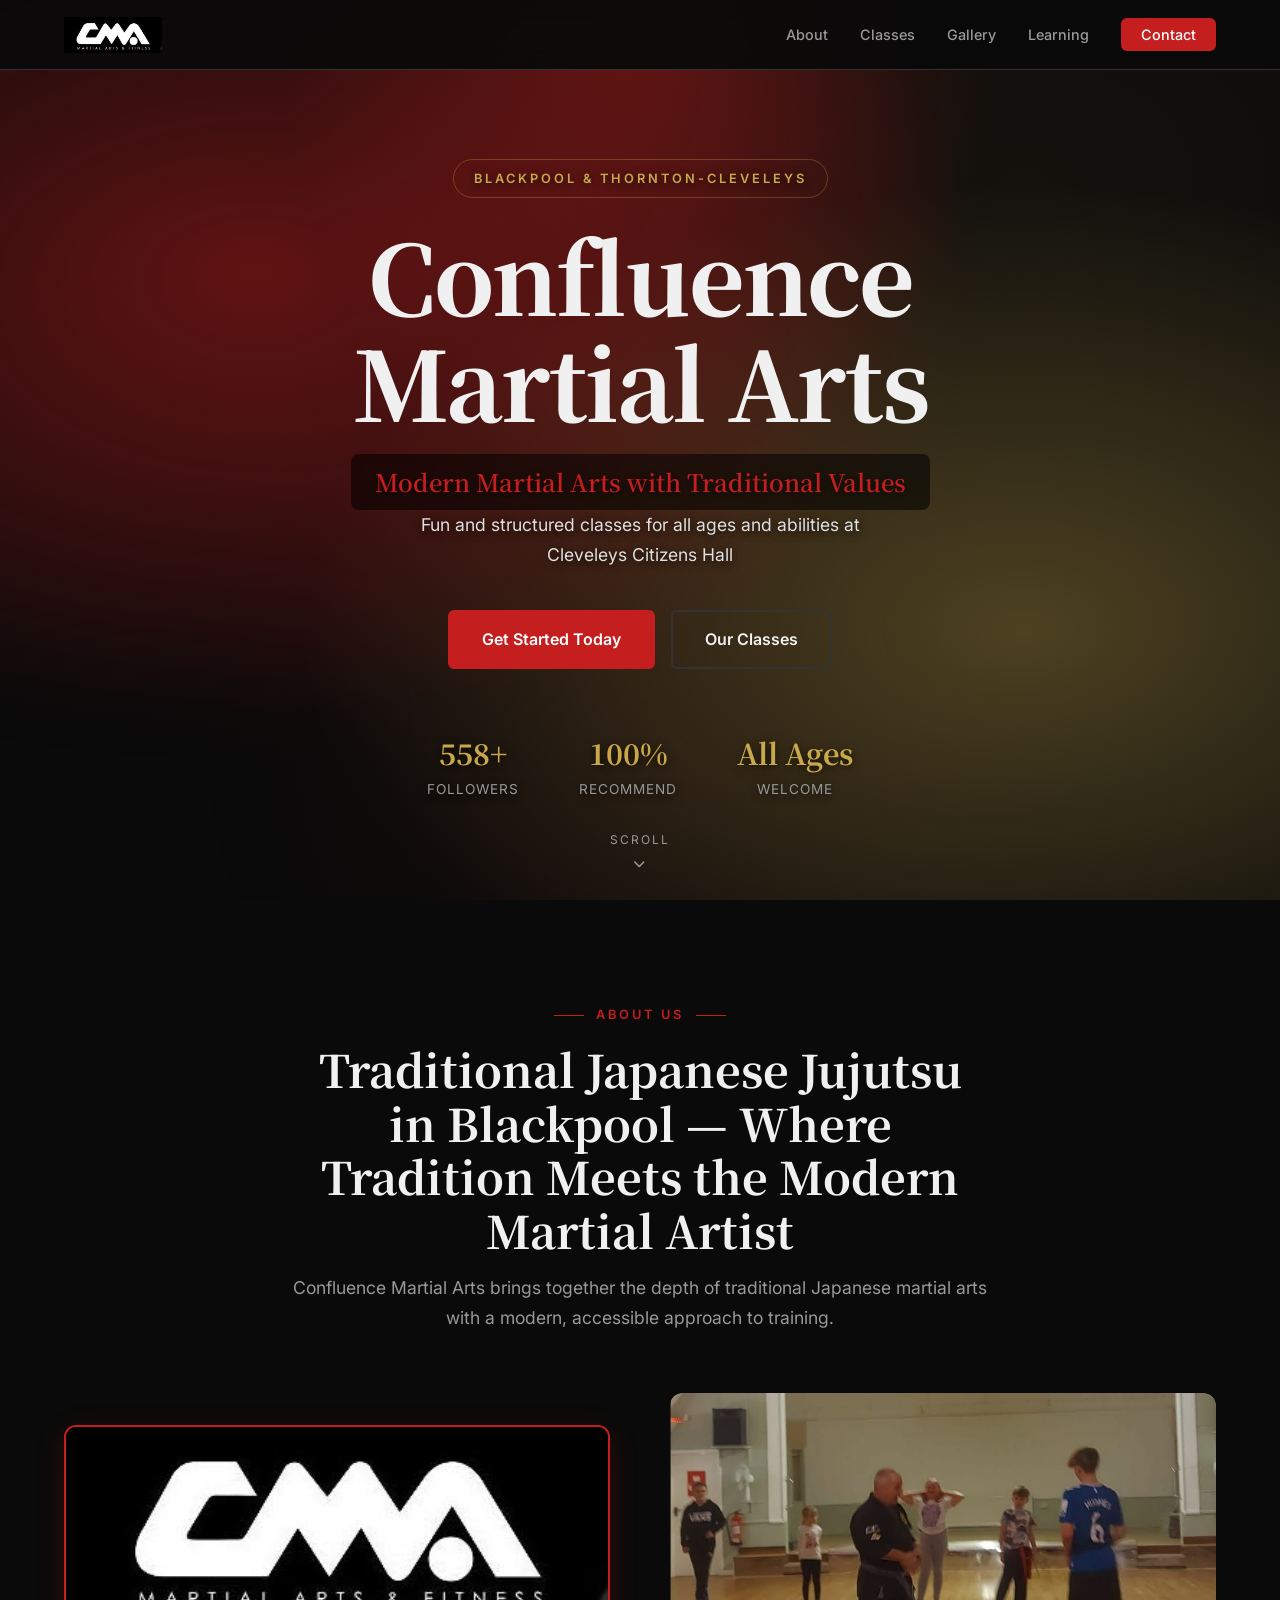
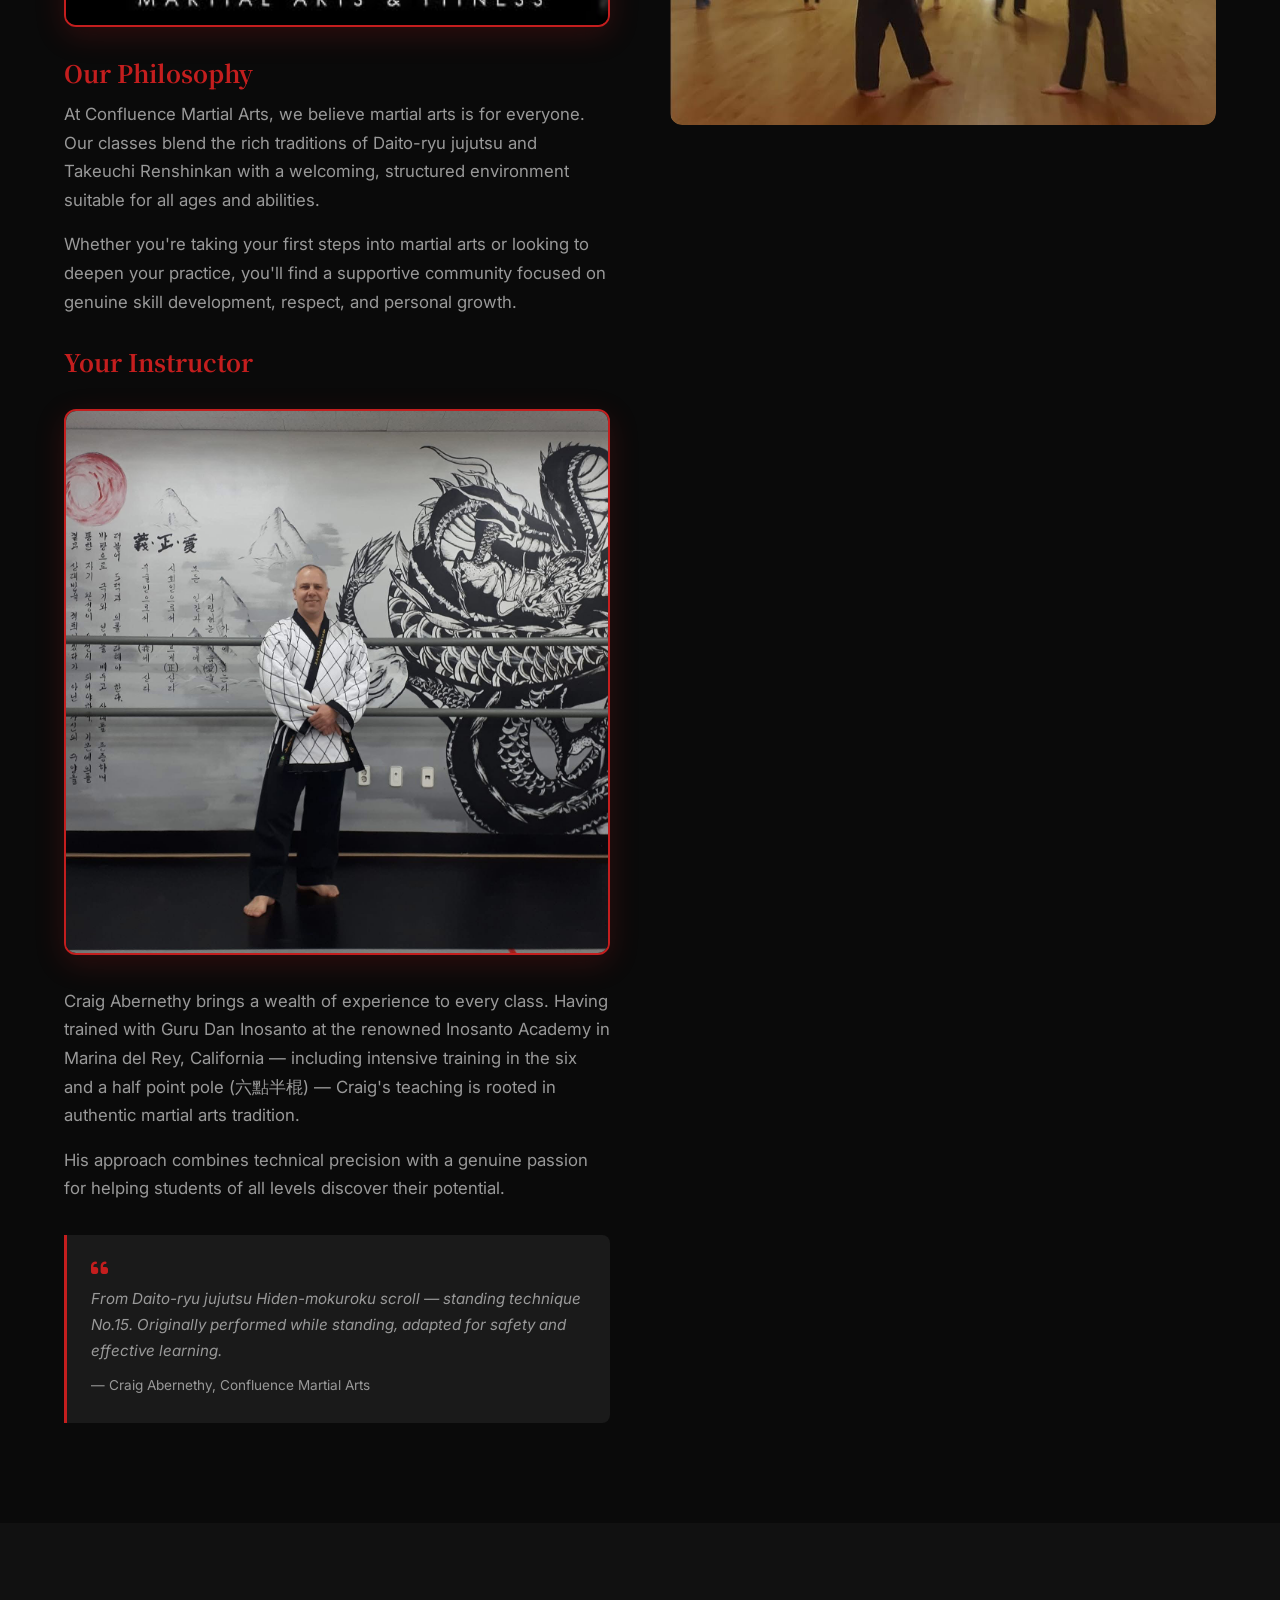
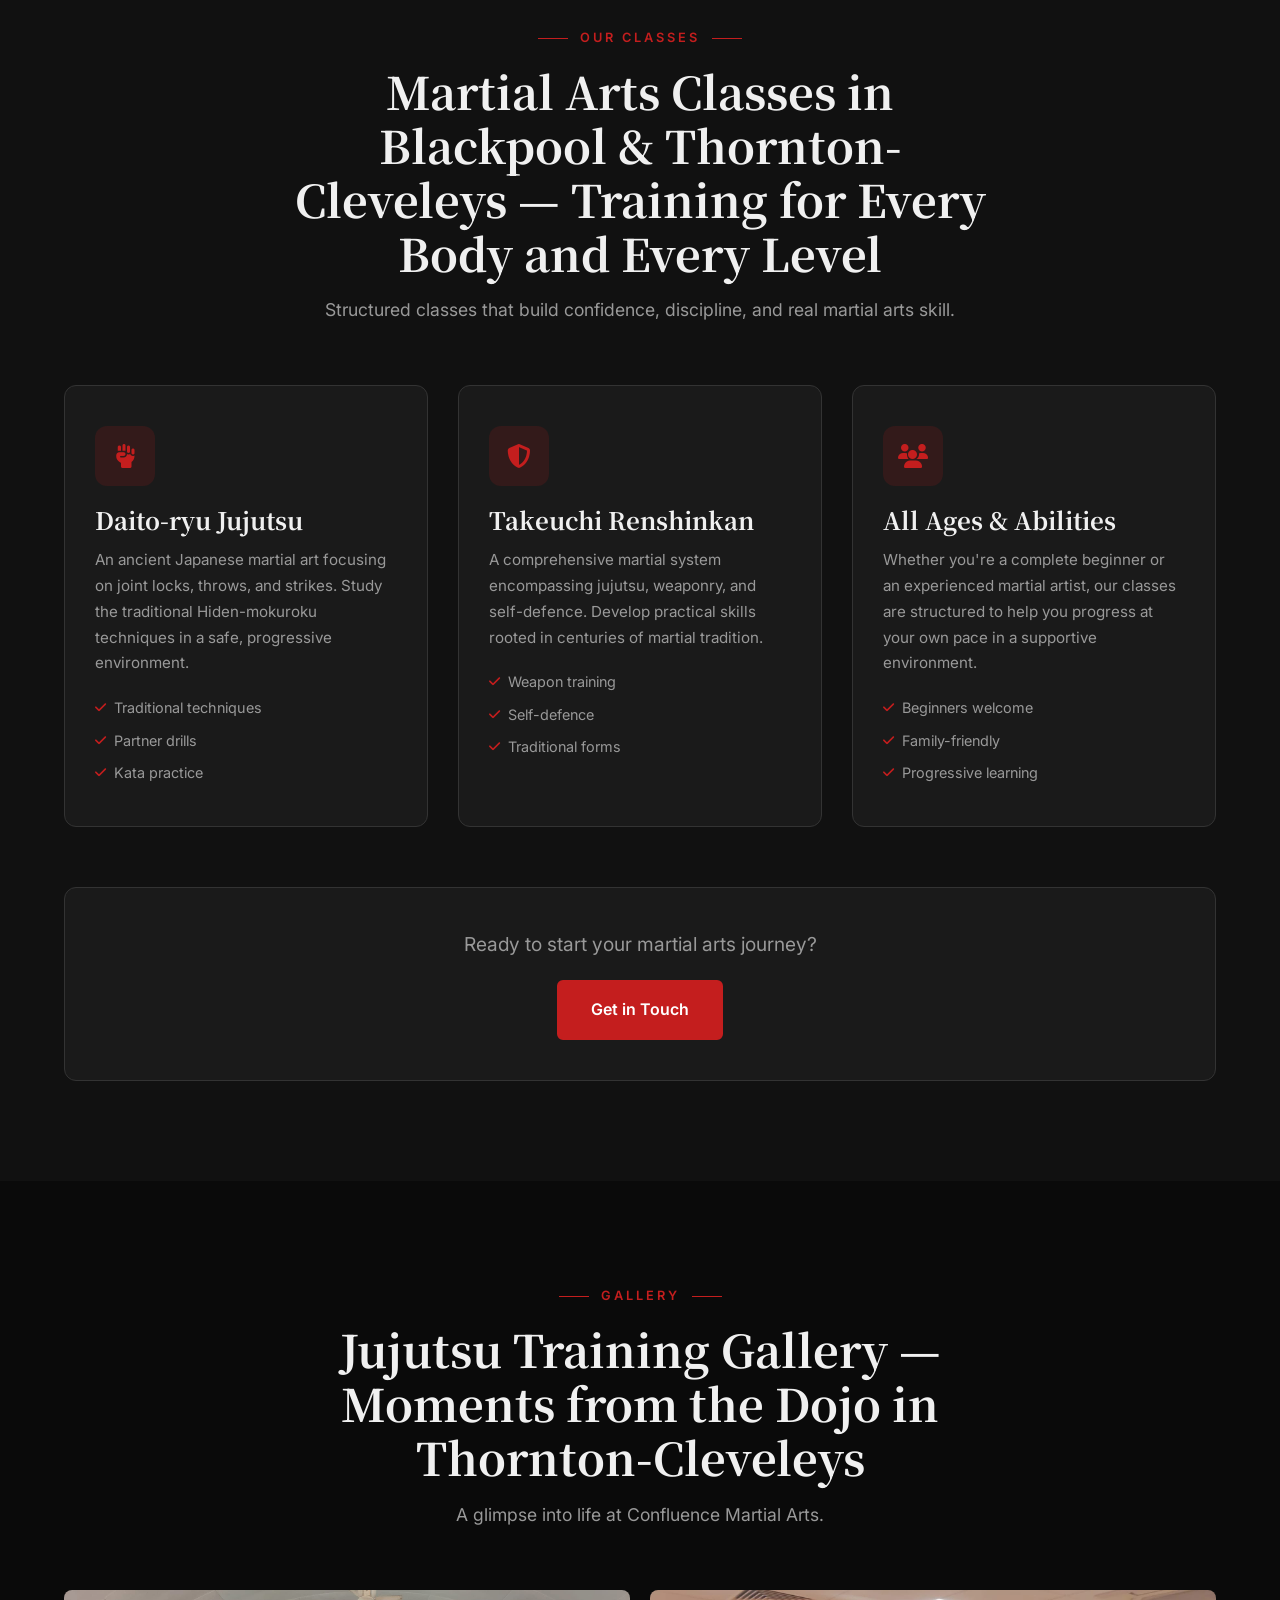
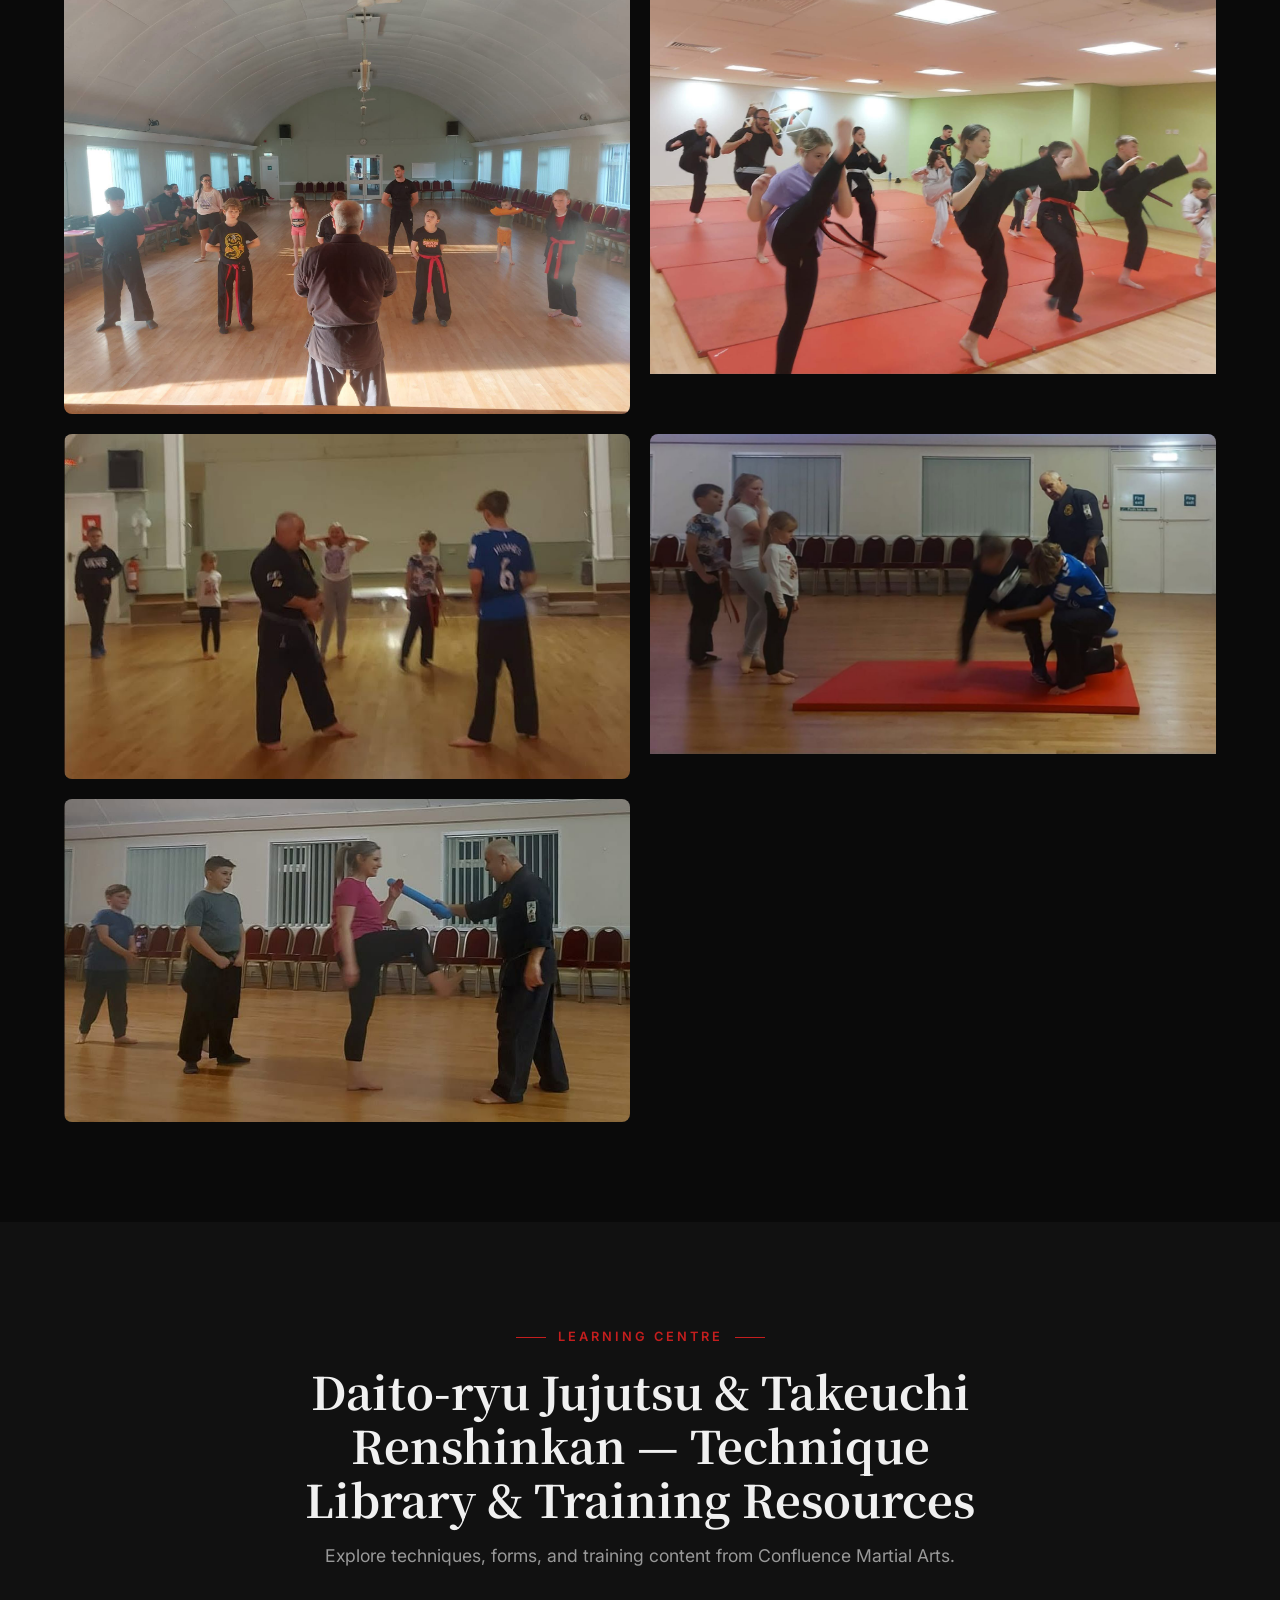
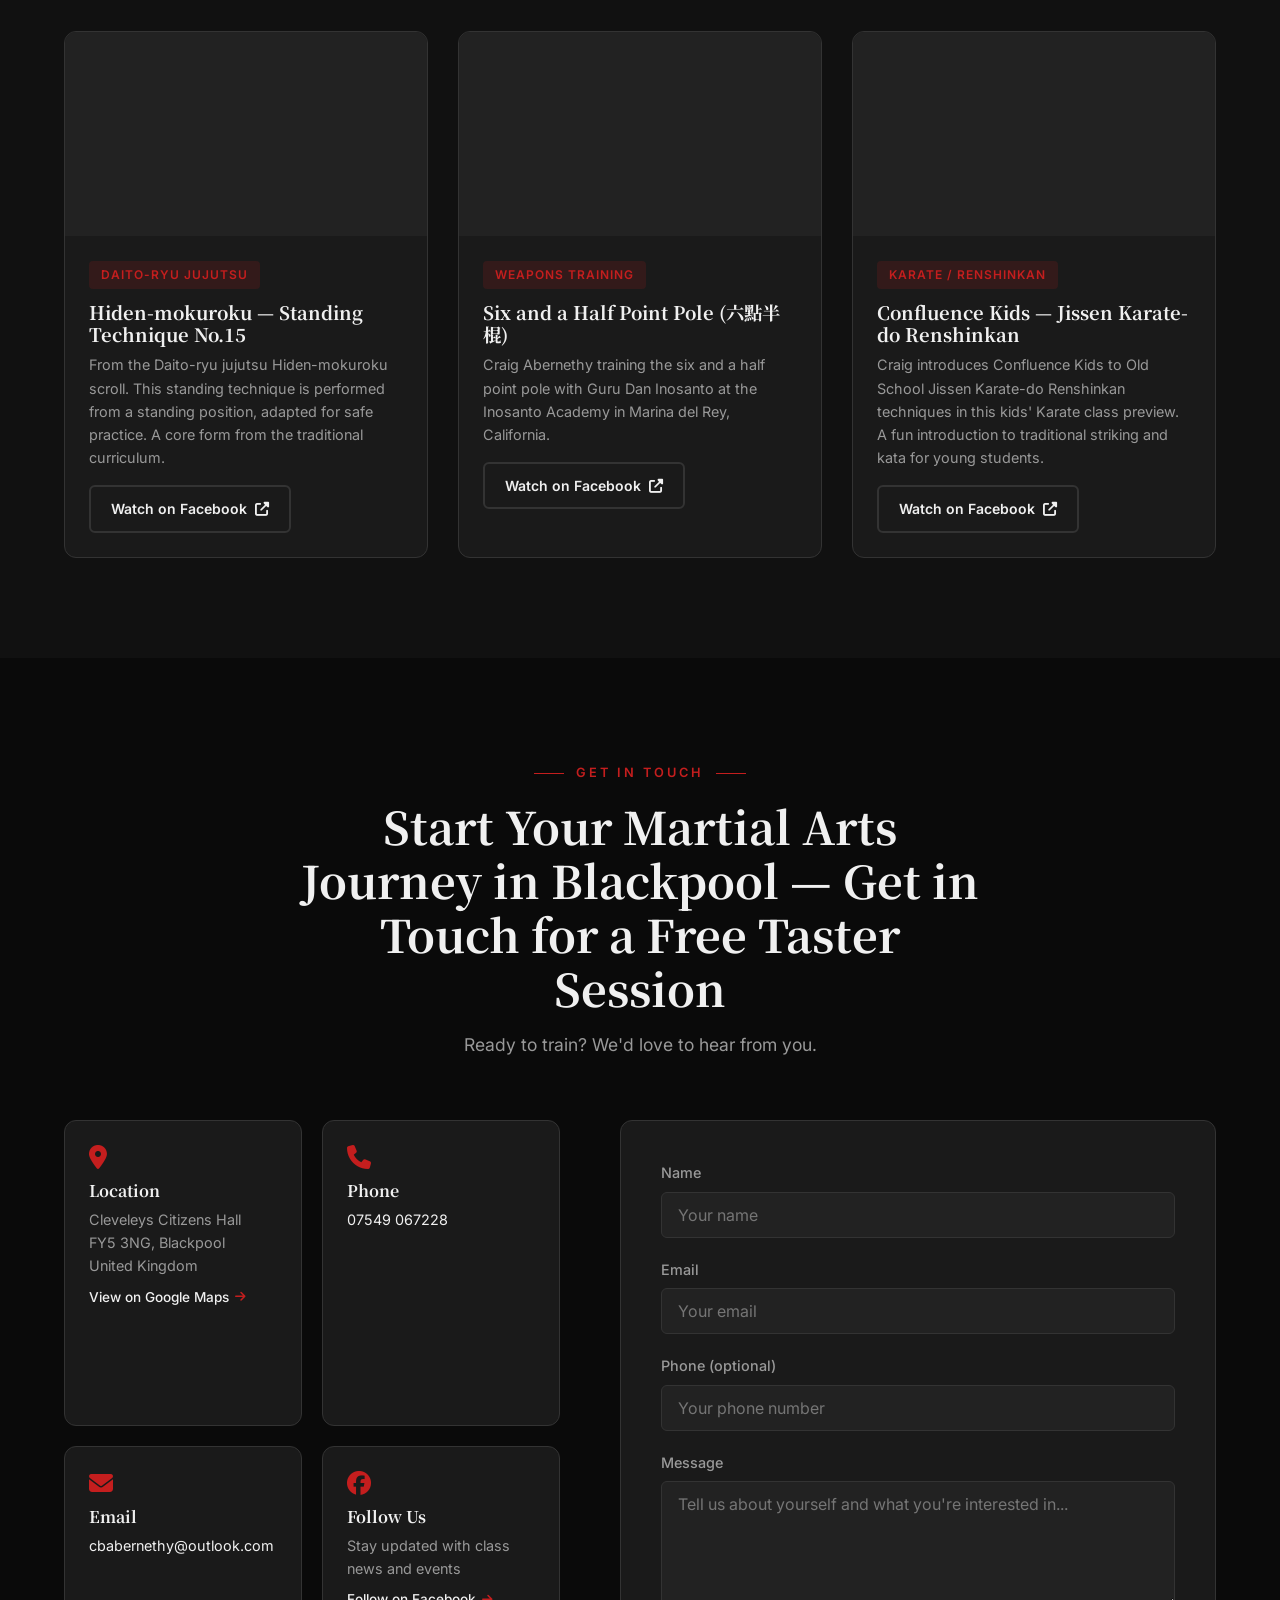
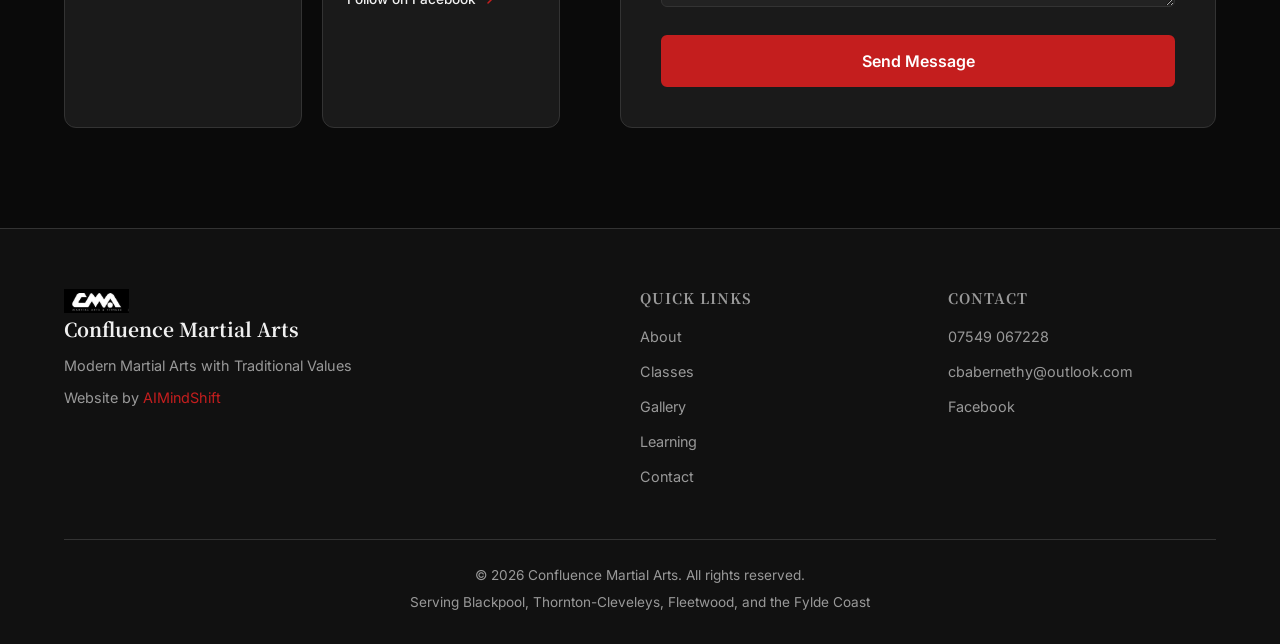
==== commit 83a71845: "SEO: add robots.txt, sitemap.xml, topical map, FAQ schema, optimise meta tags and alt text" ====
--- a/index.html
+++ b/index.html
@@ -3,8 +3,8 @@
 <head>
     <meta charset="UTF-8">
     <meta name="viewport" content="width=device-width, initial-scale=1.0">
-    <title>Confluence Martial Arts | Blackpool & Thornton-Cleveleys | Modern Martial Arts with Traditional Values</title>
-    <meta name="description" content="Confluence Martial Arts in Blackpool offers modern martial arts classes with traditional values. Daito-ryu jujutsu, Takeuchi Renshinkan & more. Fun, structured classes for all ages and abilities at Cleveleys Citizens Hall.">
+    <title>Confluence Martial Arts | Blackpool & Thornton-Cleveleys | Jujutsu & Traditional Martial Arts</title>
+    <meta name="description" content="Martial arts classes in Blackpool and Thornton-Cleveleys. Learn Daito-ryu jujutsu and Takeuchi Renshinkan at Cleveleys Citizens Hall. All ages and abilities welcome. Free taster session available.">
     <meta name="keywords" content="Martial Arts Blackpool, Martial Arts Thornton-Cleveleys, Confluence Martial Arts, Jujutsu Blackpool, Martial arts classes Cleveleys, Kids martial arts FY5, Daito-ryu jujutsu, Takeuchi Renshinkan, Cleveleys Citizens Hall">
     <meta name="geo.region" content="GB-LAN">
     <meta name="geo.placename" content="Thornton-Cleveleys">
@@ -65,6 +65,56 @@
     }
     </script>
 
+    <!-- FAQPage Schema -->
+    <script type="application/ld+json">
+    {
+        "@context": "https://schema.org",
+        "@type": "FAQPage",
+        "mainEntity": [
+            {
+                "@type": "Question",
+                "name": "What martial arts are taught at Confluence Martial Arts?",
+                "acceptedAnswer": {
+                    "@type": "Answer",
+                    "text": "Confluence Martial Arts teaches Daito-ryu jujutsu and Takeuchi Renshinkan — traditional Japanese martial arts focusing on joint locks, throws, strikes, weaponry, and self-defence."
+                }
+            },
+            {
+                "@type": "Question",
+                "name": "Where are Confluence Martial Arts classes held?",
+                "acceptedAnswer": {
+                    "@type": "Answer",
+                    "text": "Classes are held at Cleveleys Citizens Hall, FY5 3NG, in Thornton-Cleveleys, Blackpool, serving the Fylde Coast area."
+                }
+            },
+            {
+                "@type": "Question",
+                "name": "Are beginners welcome at Confluence Martial Arts?",
+                "acceptedAnswer": {
+                    "@type": "Answer",
+                    "text": "Yes, beginners of all ages and abilities are welcome. No previous experience is needed. A free taster session is available for new students."
+                }
+            },
+            {
+                "@type": "Question",
+                "name": "Do you offer kids martial arts classes?",
+                "acceptedAnswer": {
+                    "@type": "Answer",
+                    "text": "Yes, Confluence Kids classes are available, introducing young students to traditional martial arts in a fun, structured environment."
+                }
+            },
+            {
+                "@type": "Question",
+                "name": "Who is the instructor at Confluence Martial Arts?",
+                "acceptedAnswer": {
+                    "@type": "Answer",
+                    "text": "Craig Abernethy is the lead instructor. He has trained at the renowned Inosanto Academy in Marina del Rey, California, with Guru Dan Inosanto, and brings extensive experience in Daito-ryu jujutsu and Takeuchi Renshinkan."
+                }
+            }
+        ]
+    }
+    </script>
+
     <!-- Fonts -->
     <link rel="preconnect" href="https://fonts.googleapis.com">
     <link rel="preconnect" href="https://fonts.gstatic.com" crossorigin>
@@ -77,7 +127,7 @@
     <nav class="navbar" id="navbar">
         <div class="container nav-container">
             <a href="#" class="nav-logo">
-                <img src="images/logo.jpg" alt="Confluence Martial Arts" class="nav-logo-img">
+                <img src="images/logo.jpg" alt="Confluence Martial Arts logo — Daito-ryu jujutsu and Takeuchi Renshinkan in Blackpool" class="nav-logo-img">
             </a>
             <button class="nav-toggle" id="navToggle" aria-label="Toggle navigation">
                 <span></span><span></span><span></span>
@@ -133,13 +183,13 @@
         <div class="container">
             <div class="section-header">
                 <span class="section-tag">About Us</span>
-                <h2>Where Tradition Meets the Modern Martial Artist</h2>
+                <h2>Traditional Japanese Jujutsu in Blackpool — Where Tradition Meets the Modern Martial Artist</h2>
                 <p class="section-desc">Confluence Martial Arts brings together the depth of traditional Japanese martial arts with a modern, accessible approach to training.</p>
             </div>
             <div class="about-grid">
                 <div class="about-content">
                     <div class="instructor-image">
-                        <img src="images/logo.jpg" alt="Confluence Martial Arts logo">
+                        <img src="images/logo.jpg" alt="Confluence Martial Arts logo — traditional jujuttu classes in Blackpool and Thornton-Cleveleys">
                     </div>
                     <h3>Our Philosophy</h3>
                     <p>At Confluence Martial Arts, we believe martial arts is for everyone. Our classes blend the rich traditions of Daito-ryu jujutsu and Takeuchi Renshinkan with a welcoming, structured environment suitable for all ages and abilities.</p>
@@ -147,7 +197,7 @@
                     
                     <h3>Your Instructor</h3>
                     <div class="instructor-image">
-                        <img src="images/instructor.jpg" alt="Craig Abernethy — Instructor at Confluence Martial Arts">
+                        <img src="images/instructor.jpg" alt="Craig Abernethy — Daito-ryu jujutsu instructor at Confluence Martial Arts, Blackpool">
                     </div>
                     <p>Craig Abernethy brings a wealth of experience to every class. Having trained with Guru Dan Inosanto at the renowned Inosanto Academy in Marina del Rey, California — including intensive training in the six and a half point pole (六點半棍) — Craig's teaching is rooted in authentic martial arts tradition.</p>
                     <p>His approach combines technical precision with a genuine passion for helping students of all levels discover their potential.</p>
@@ -159,7 +209,7 @@
                     </div>
                 </div>
                 <div class="about-image">
-                    <img src="images/about.jpg" alt="Craig Abernethy — Instructor at Confluence Martial Arts">
+                    <img src="images/about.jpg" alt="Confluence Martial Arts training session — Daito-ryu jujutsu techniques at Cleveleys Citizens Hall">
                 </div>
             </div>
         </div>
@@ -170,7 +220,7 @@
         <div class="container">
             <div class="section-header">
                 <span class="section-tag">Our Classes</span>
-                <h2>Training for Every Body and Every Level</h2>
+                <h2>Martial Arts Classes in Blackpool & Thornton-Cleveleys — Training for Every Body and Every Level</h2>
                 <p class="section-desc">Structured classes that build confidence, discipline, and real martial arts skill.</p>
             </div>
             <div class="classes-grid">
@@ -223,24 +273,24 @@
         <div class="container">
             <div class="section-header">
                 <span class="section-tag">Gallery</span>
-                <h2>Moments from the Dojo</h2>
+                <h2>Jujutsu Training Gallery — Moments from the Dojo in Thornton-Cleveleys</h2>
                 <p class="section-desc">A glimpse into life at Confluence Martial Arts.</p>
             </div>
             <div class="gallery-grid" id="galleryGrid">
                 <div class="gallery-item">
-                    <img src="images/gallery-2.jpg" alt="Confluence Martial Arts training" loading="lazy">
+                    <img src="images/gallery-2.jpg" alt="Daito-ryu jujutsu technique practice at Confluence Martial Arts, Blackpool" loading="lazy">
                 </div>
                 <div class="gallery-item">
-                    <img src="images/gallery-1.jpg" alt="Martial arts technique practice" loading="lazy">
+                    <img src="images/gallery-1.jpg" alt="Traditional jujutsu training at Confluence Martial Arts, Thornton-Cleveleys" loading="lazy">
                 </div>
                 <div class="gallery-item">
-                    <img src="images/gallery-7.jpg" alt="Martial arts techniques" loading="lazy">
+                    <img src="images/gallery-7.jpg" alt="Takeuchi Renshinkan martial arts techniques at Confluence Martial Arts" loading="lazy">
                 </div>
                 <div class="gallery-item">
-                    <img src="images/gallery-8.jpg" alt="Confluence dojo" loading="lazy">
+                    <img src="images/gallery-8.jpg" alt="Confluence Martial Arts dojo — jujutsu classes in Blackpool" loading="lazy">
                 </div>
                 <div class="gallery-item">
-                    <img src="images/gallery-10.jpg" alt="Confluence Martial Arts community" loading="lazy">
+                    <img src="images/gallery-10.jpg" alt="Confluence Martial Arts community — martial arts for all ages in Thornton-Cleveleys" loading="lazy">
                 </div>
             </div>
         </div>
@@ -259,7 +309,7 @@
         <div class="container">
             <div class="section-header">
                 <span class="section-tag">Learning Centre</span>
-                <h2>Technique Library & Training Resources</h2>
+                <h2>Daito-ryu Jujutsu & Takeuchi Renshinkan — Technique Library & Training Resources</h2>
                 <p class="section-desc">Explore techniques, forms, and training content from Confluence Martial Arts.</p>
             </div>
             <div class="learning-grid">
@@ -305,7 +355,7 @@
         <div class="container">
             <div class="section-header">
                 <span class="section-tag">Get in Touch</span>
-                <h2>Start Your Martial Arts Journey</h2>
+                <h2>Start Your Martial Arts Journey in Blackpool — Get in Touch for a Free Taster Session</h2>
                 <p class="section-desc">Ready to train? We'd love to hear from you.</p>
             </div>
             <div class="contact-grid">
@@ -361,7 +411,7 @@
         <div class="container">
             <div class="footer-content">
                 <div class="footer-brand">
-                    <span class="footer-logo"><img src="images/logo.jpg" alt="Confluence Martial Arts" class="footer-logo-img"> Confluence Martial Arts</span>
+                    <span class="footer-logo"><img src="images/logo.jpg" alt="Confluence Martial Arts — jujutsu classes in Blackpool and Thornton-Cleveleys" class="footer-logo-img"> Confluence Martial Arts</span>
                     <p>Modern Martial Arts with Traditional Values</p>
                     <p class="footer-attribution">Website by <a href="https://aimindshift.consulting" target="_blank" rel="noopener">AIMindShift</a></p>
                 </div>
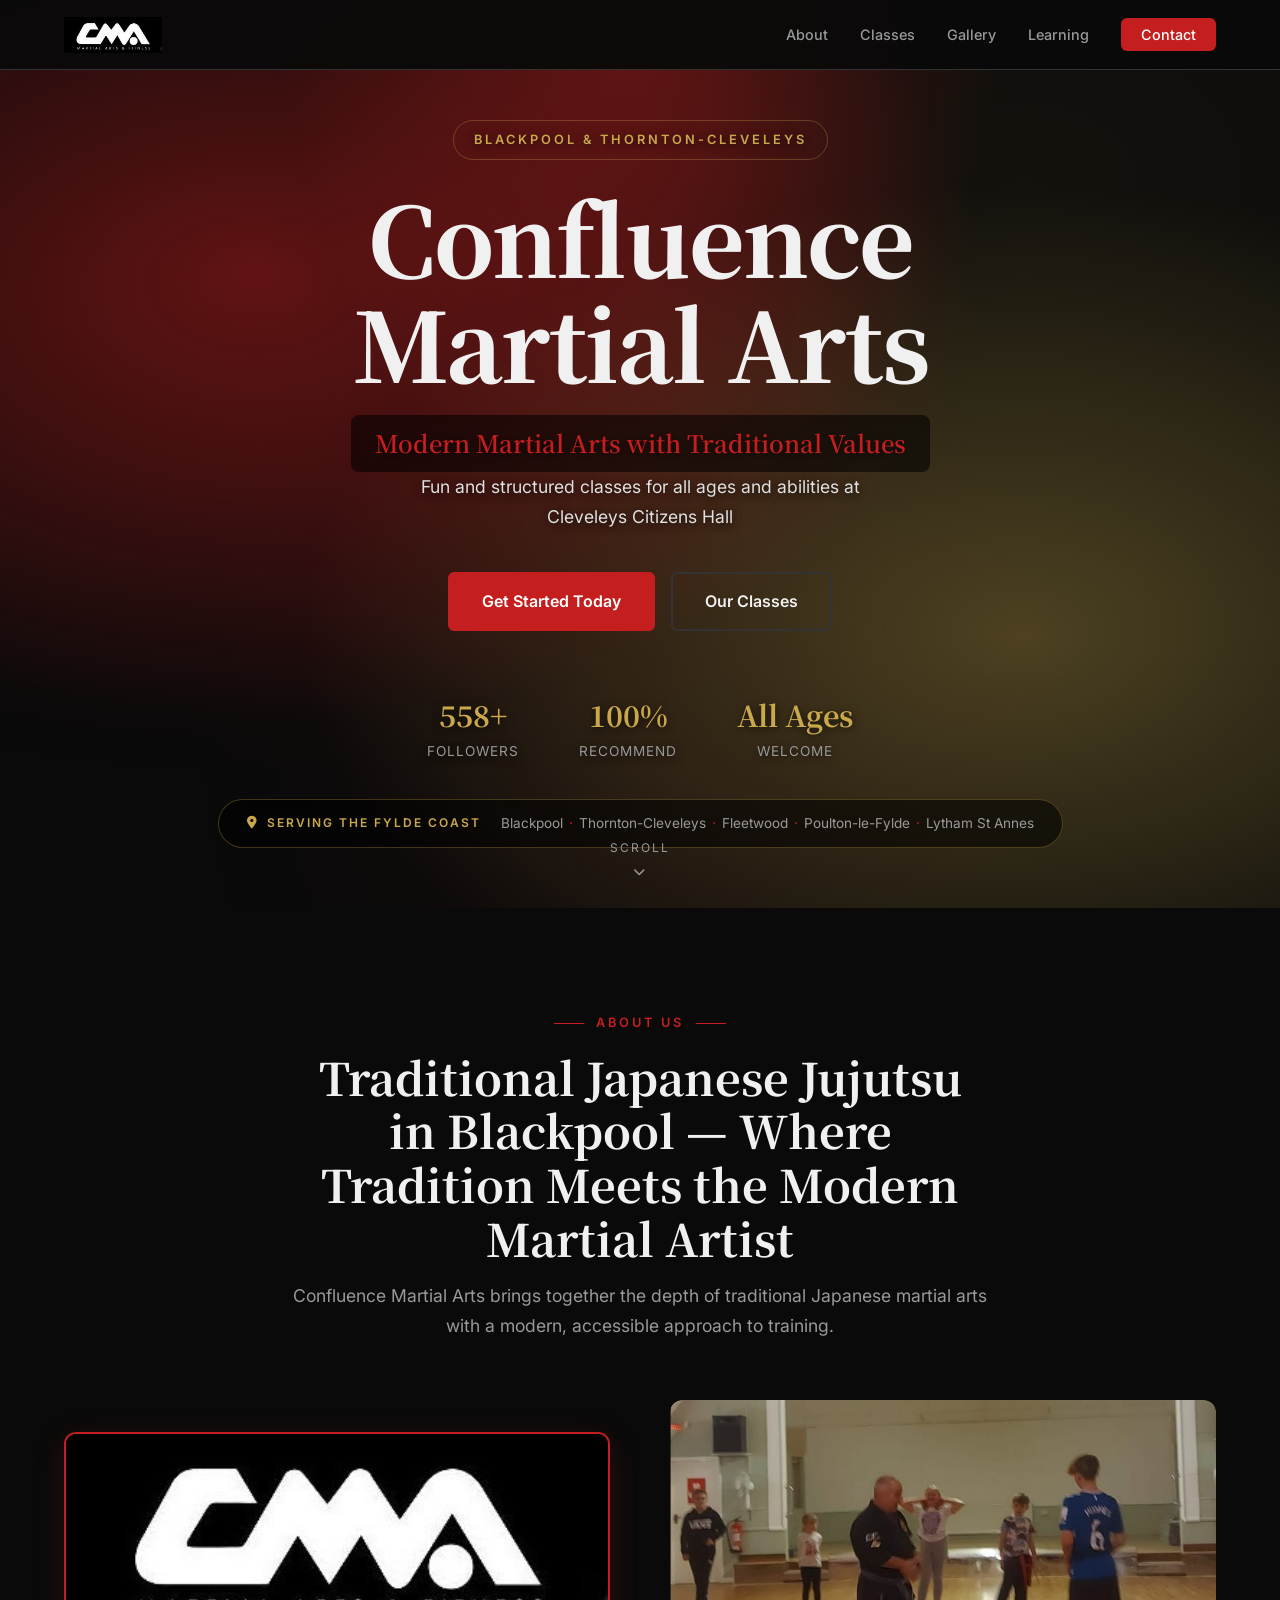
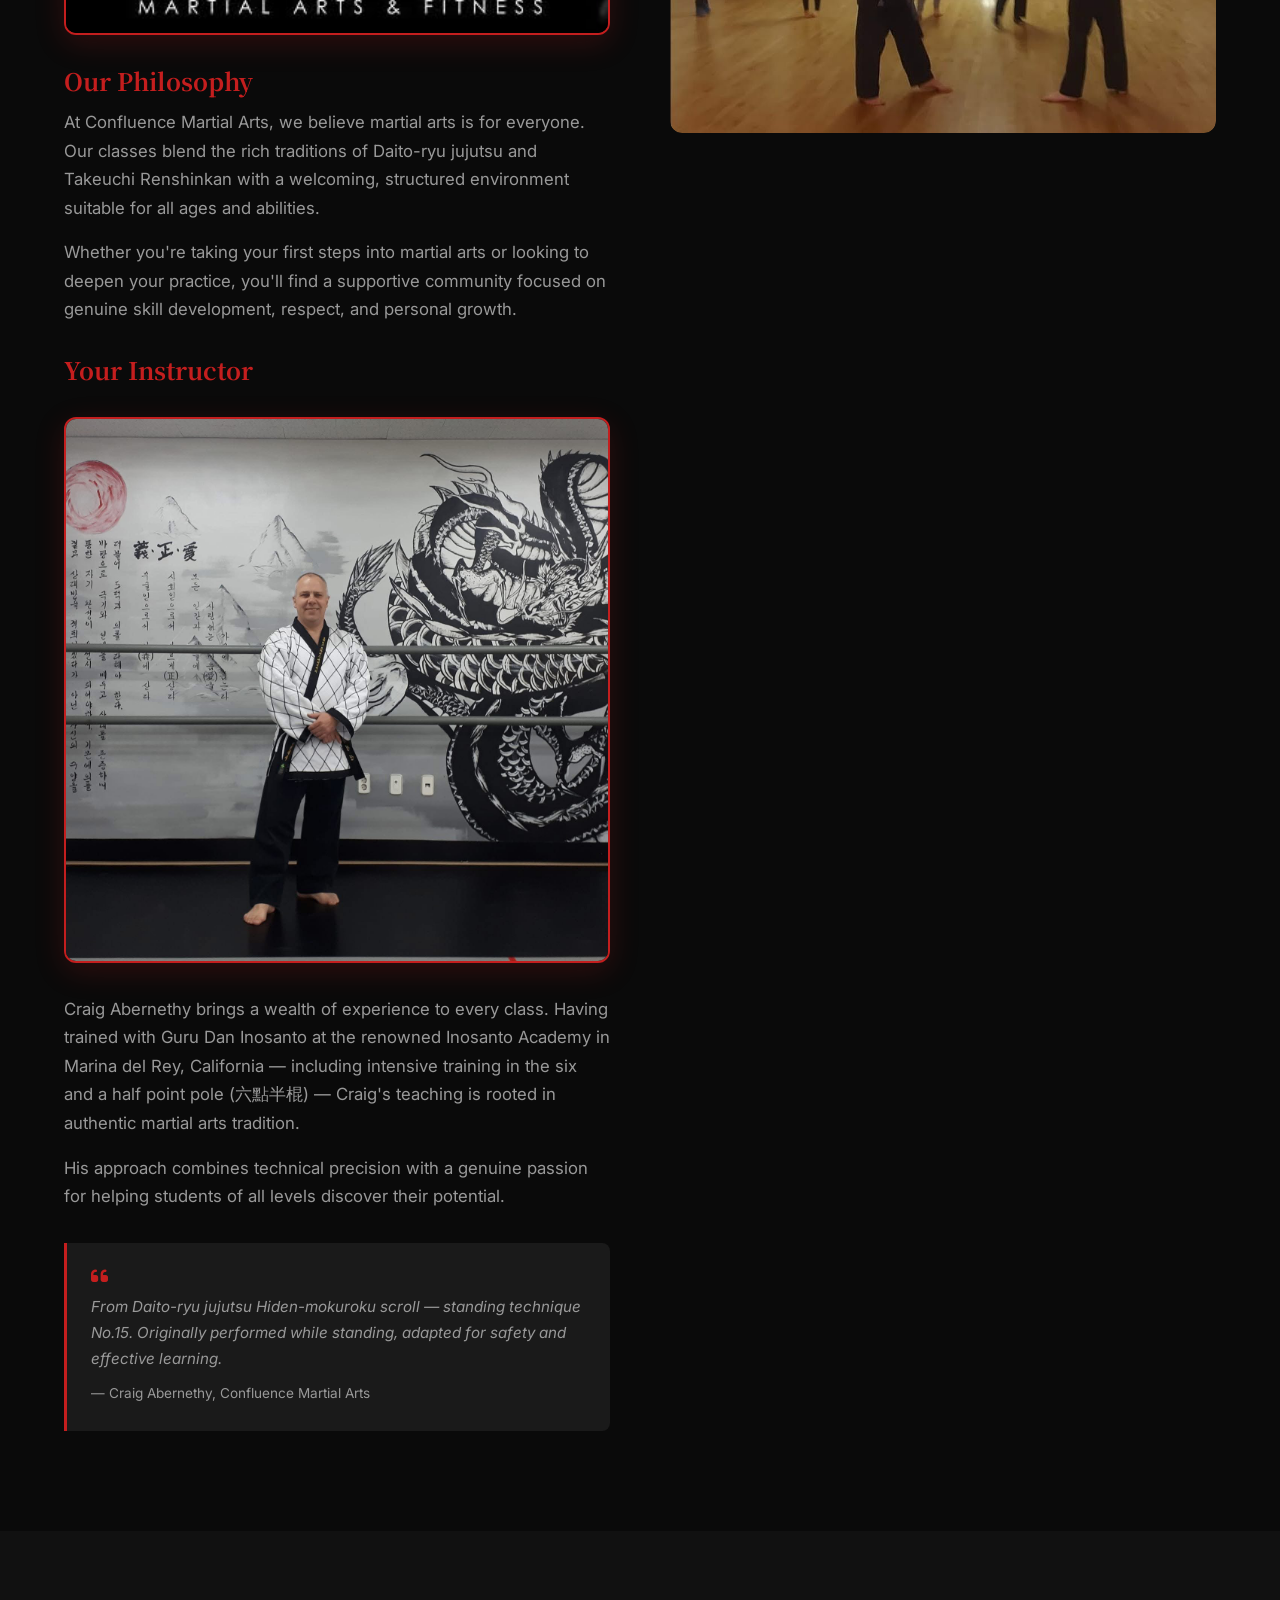
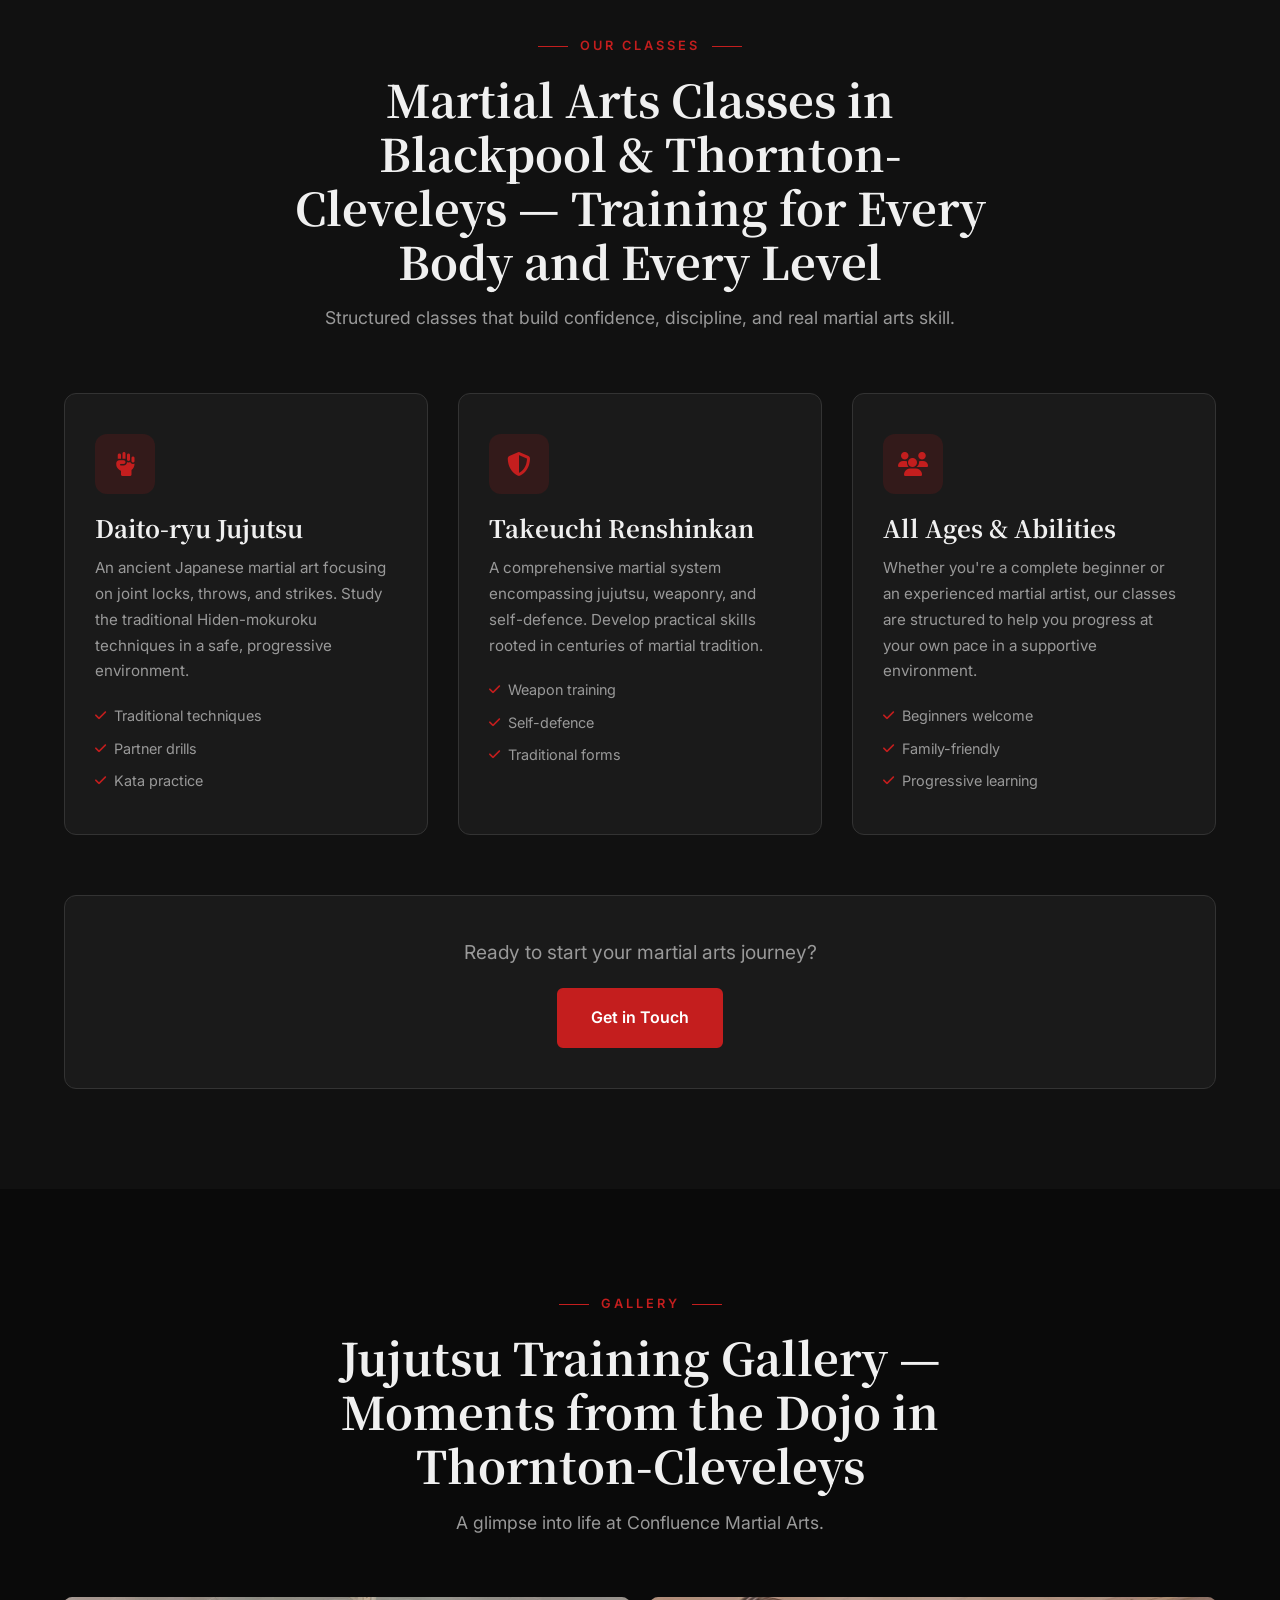
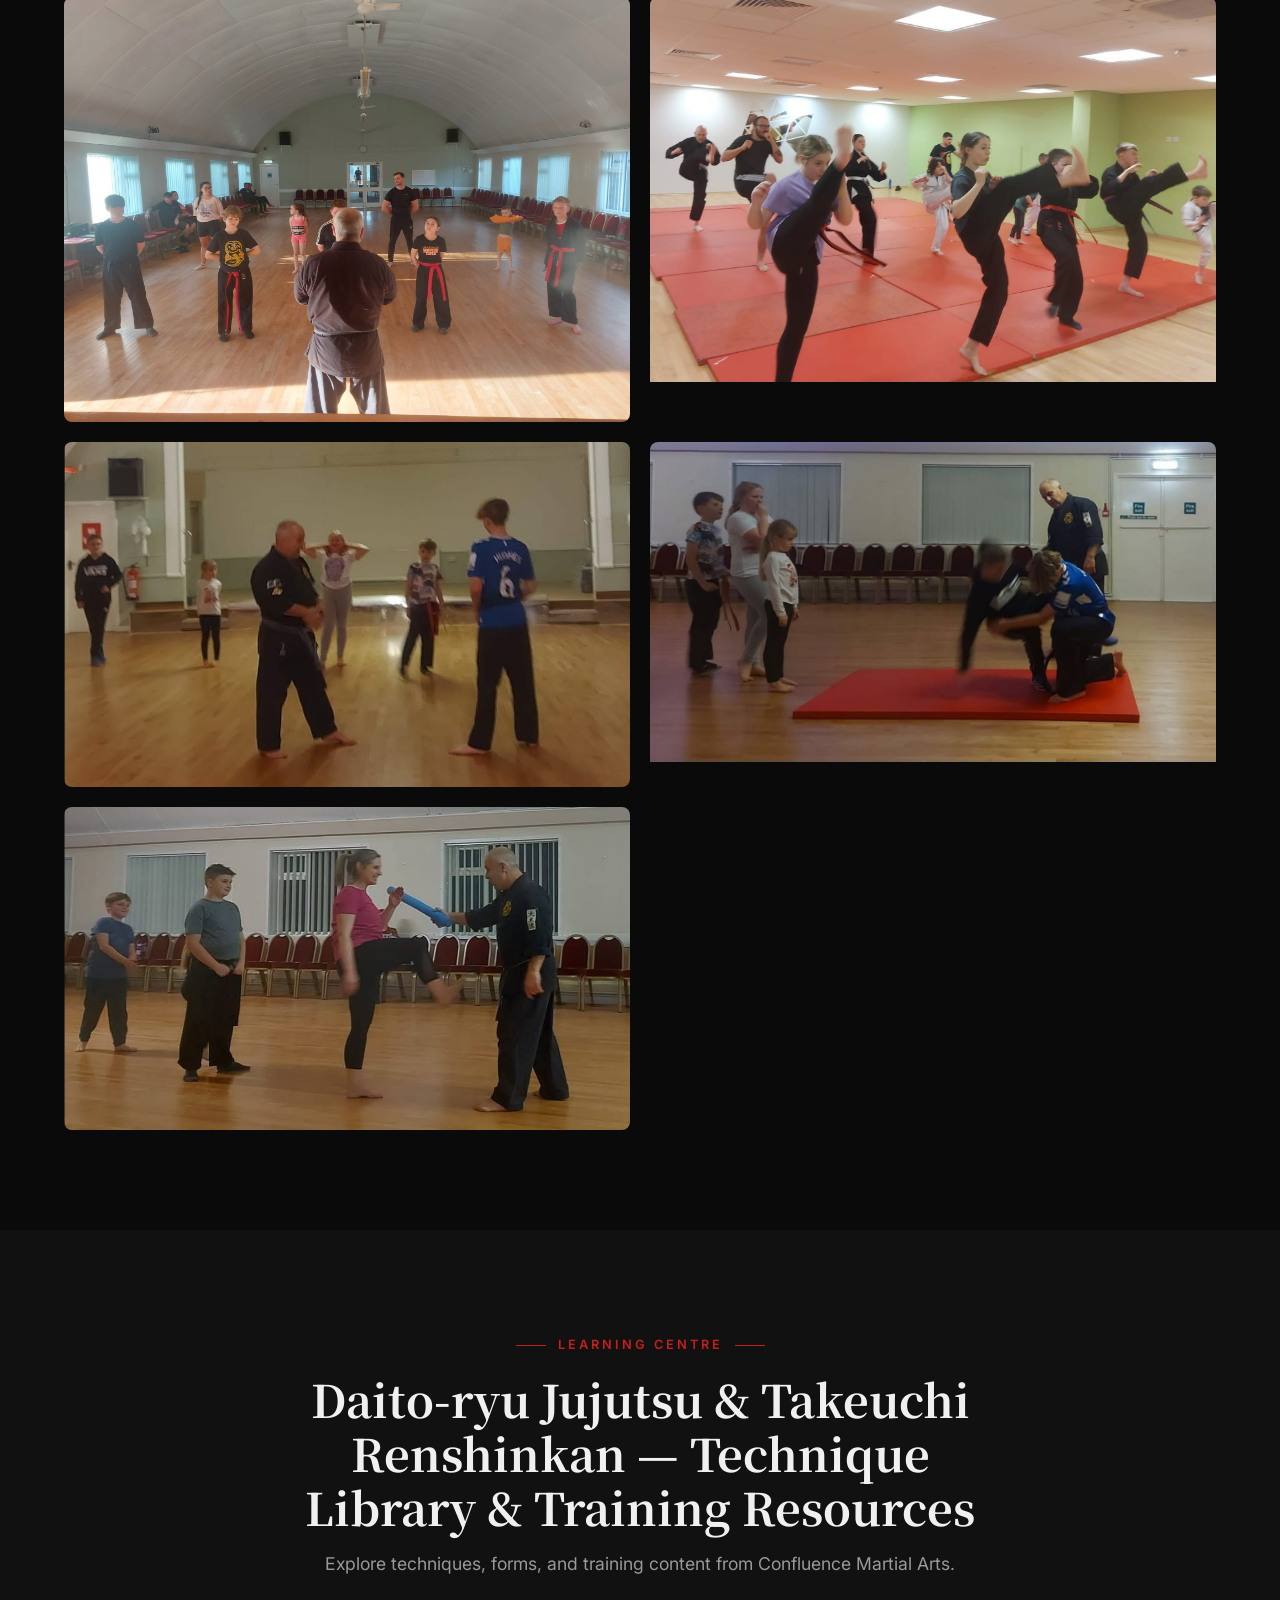
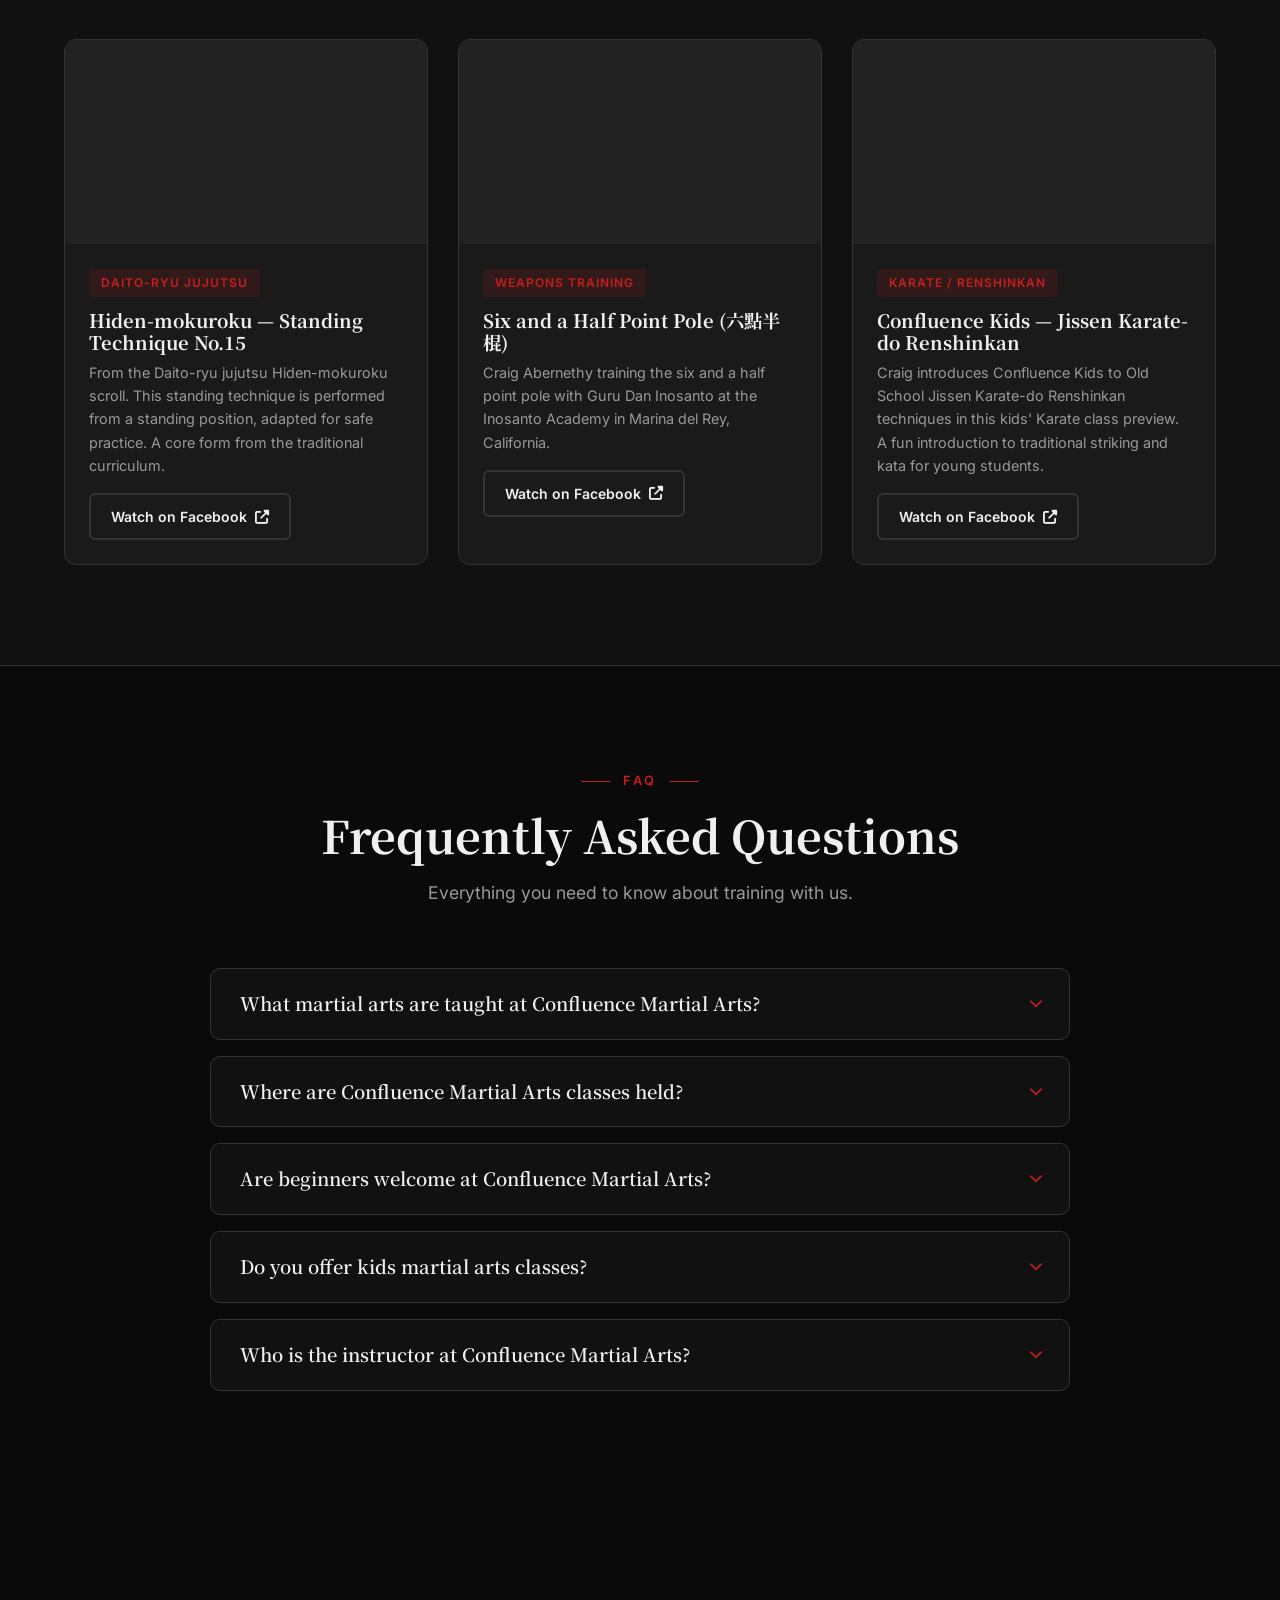
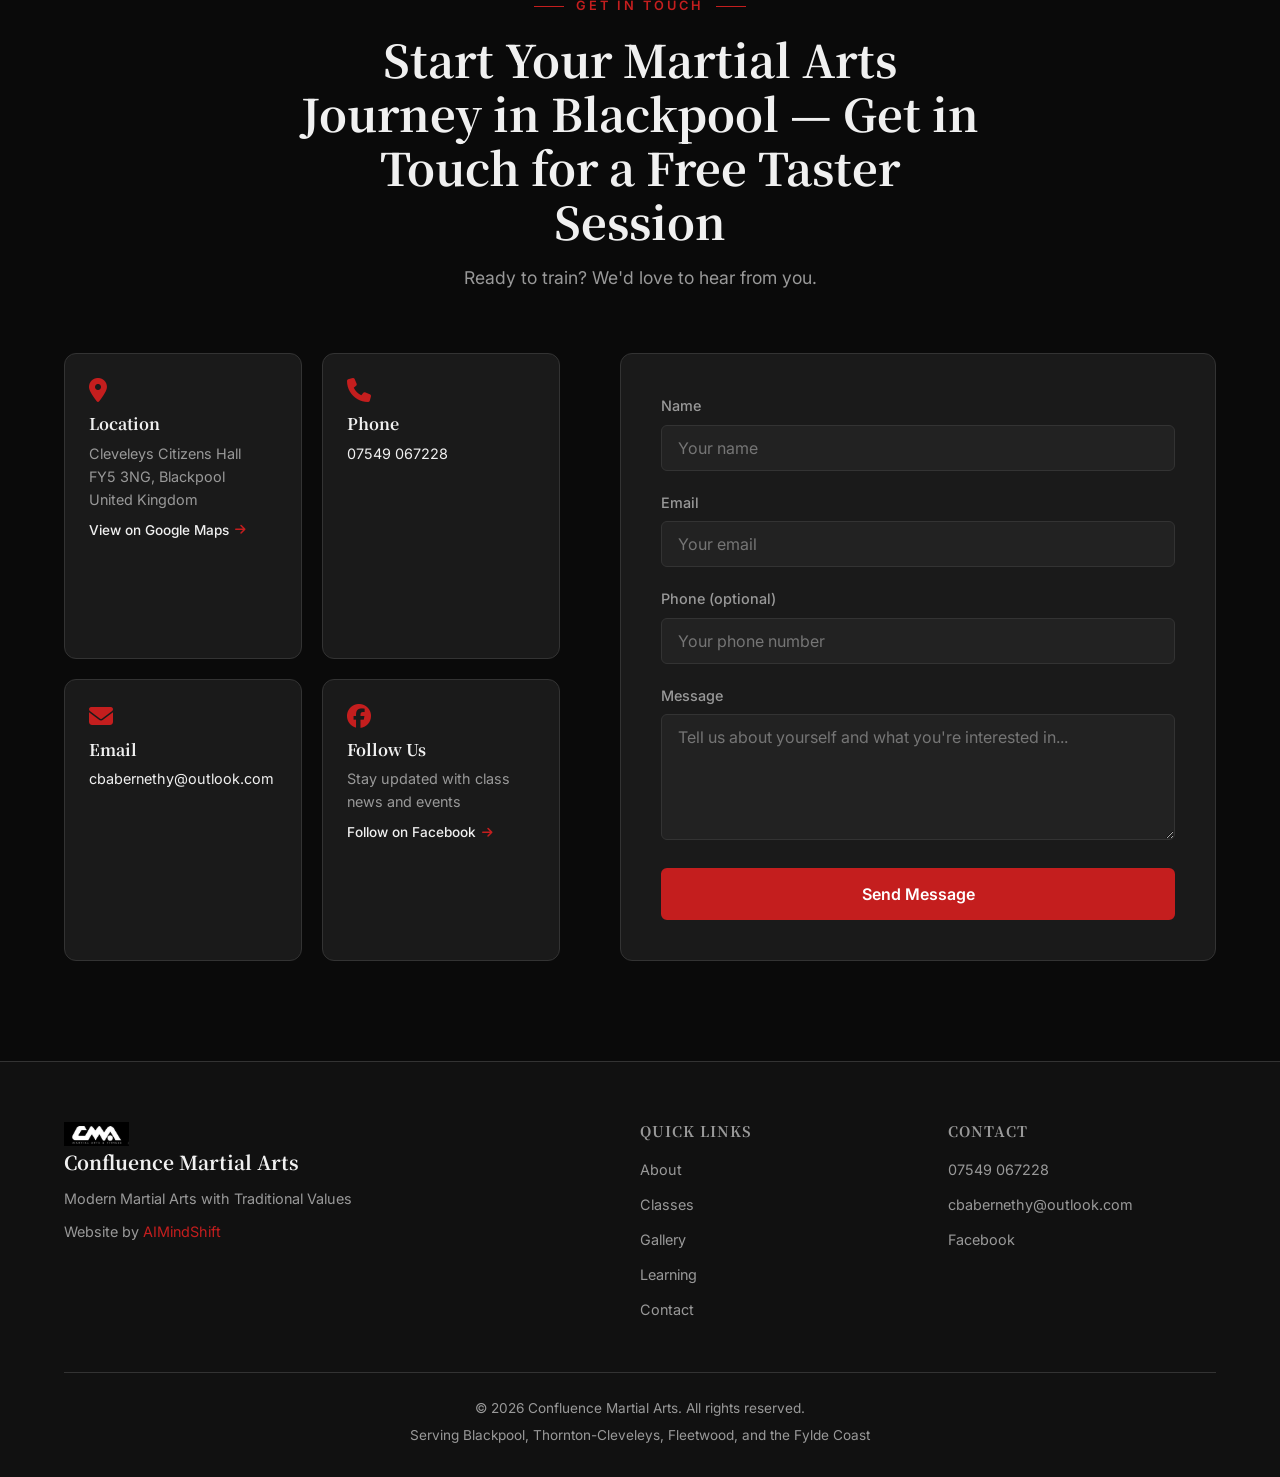
==== commit 83c2027d: "Add FAQ accordion section, fix meta tags, add BreadcrumbList schema, create 5 SEO blog posts targeti" ====
--- a/index.html
+++ b/index.html
@@ -15,8 +15,8 @@
     <meta property="og:title" content="Confluence Martial Arts | Blackpool & Thornton-Cleveleys">
     <meta property="og:description" content="Modern Martial Arts with Traditional Values. Fun and structured classes for all ages and abilities at Cleveleys Citizens Hall.">
     <meta property="og:type" content="website">
-    <meta property="og:url" content="https://confluencemartialarts.co.uk">
-    <meta property="og:image" content="https://confluencemartialarts.co.uk/images/hero-bg.jpg">
+    <meta property="og:url" content="https://confluence-martial-arts.netlify.app">
+    <meta property="og:image" content="https://confluence-martial-arts.netlify.app/images/hero-bg.jpg">
     <meta property="og:locale" content="en_GB">
 
     <!-- Twitter Card -->
@@ -115,6 +115,52 @@
     }
     </script>
 
+    <!-- BreadcrumbList Schema -->
+    <script type="application/ld+json">
+    [
+        {
+            "@context": "https://schema.org",
+            "@type": "BreadcrumbList",
+            "itemListElement": [
+                {"@type": "ListItem", "position": 1, "name": "Home", "item": "https://confluence-martial-arts.netlify.app/"},
+                {"@type": "ListItem", "position": 2, "name": "About", "item": "https://confluence-martial-arts.netlify.app/#about"}
+            ]
+        },
+        {
+            "@context": "https://schema.org",
+            "@type": "BreadcrumbList",
+            "itemListElement": [
+                {"@type": "ListItem", "position": 1, "name": "Home", "item": "https://confluence-martial-arts.netlify.app/"},
+                {"@type": "ListItem", "position": 2, "name": "Classes", "item": "https://confluence-martial-arts.netlify.app/#classes"}
+            ]
+        },
+        {
+            "@context": "https://schema.org",
+            "@type": "BreadcrumbList",
+            "itemListElement": [
+                {"@type": "ListItem", "position": 1, "name": "Home", "item": "https://confluence-martial-arts.netlify.app/"},
+                {"@type": "ListItem", "position": 2, "name": "Gallery", "item": "https://confluence-martial-arts.netlify.app/#gallery"}
+            ]
+        },
+        {
+            "@context": "https://schema.org",
+            "@type": "BreadcrumbList",
+            "itemListElement": [
+                {"@type": "ListItem", "position": 1, "name": "Home", "item": "https://confluence-martial-arts.netlify.app/"},
+                {"@type": "ListItem", "position": 2, "name": "Learning", "item": "https://confluence-martial-arts.netlify.app/#learning"}
+            ]
+        },
+        {
+            "@context": "https://schema.org",
+            "@type": "BreadcrumbList",
+            "itemListElement": [
+                {"@type": "ListItem", "position": 1, "name": "Home", "item": "https://confluence-martial-arts.netlify.app/"},
+                {"@type": "ListItem", "position": 2, "name": "Contact", "item": "https://confluence-martial-arts.netlify.app/#contact"}
+            ]
+        }
+    ]
+    </script>
+
     <!-- Fonts -->
     <link rel="preconnect" href="https://fonts.googleapis.com">
     <link rel="preconnect" href="https://fonts.gstatic.com" crossorigin>
@@ -129,7 +175,7 @@
             <a href="#" class="nav-logo">
                 <img src="images/logo.jpg" alt="Confluence Martial Arts logo — Daito-ryu jujutsu and Takeuchi Renshinkan in Blackpool" class="nav-logo-img">
             </a>
-            <button class="nav-toggle" id="navToggle" aria-label="Toggle navigation">
+            <button type="button" class="nav-toggle" id="navToggle" aria-label="Toggle navigation">
                 <span></span><span></span><span></span>
             </button>
             <ul class="nav-menu" id="navMenu">
@@ -171,6 +217,16 @@
                         <span class="stat-label">Welcome</span>
                     </div>
                 </div>
+                <div class="hero-locations">
+                    <span class="hero-locations-label"><i class="fas fa-location-dot"></i> Serving the Fylde Coast</span>
+                    <ul class="hero-locations-list">
+                        <li>Blackpool</li>
+                        <li>Thornton-Cleveleys</li>
+                        <li>Fleetwood</li>
+                        <li>Poulton-le-Fylde</li>
+                        <li>Lytham St Annes</li>
+                    </ul>
+                </div>
         </div>
         <div class="scroll-indicator">
             <span>Scroll</span>
@@ -344,6 +400,84 @@
                         <h3>Confluence Kids — Jissen Karate-do Renshinkan</h3>
                         <p>Craig introduces Confluence Kids to Old School Jissen Karate-do Renshinkan techniques in this kids' Karate class preview. A fun introduction to traditional striking and kata for young students.</p>
                         <a href="https://www.facebook.com/craig.abernethy.549/videos/728058759080264/" target="_blank" class="btn btn-small btn-outline">Watch on Facebook <i class="fas fa-external-link-alt"></i></a>
+                    </div>
+                </div>
+            </div>
+        </div>
+    </section>
+
+    <!-- FAQ Section -->
+    <section class="section faq-section" id="faq">
+        <div class="container">
+            <div class="section-header">
+                <span class="section-tag">FAQ</span>
+                <h2>Frequently Asked Questions</h2>
+                <p class="section-desc">Everything you need to know about training with us.</p>
+            </div>
+            <div class="faq-list" id="faqList">
+                <div class="faq-item">
+                    <h3 class="faq-heading">
+                        <button type="button" class="faq-question" id="faq-q-1" aria-expanded="false" aria-controls="faq-a-1">
+                            <span>What martial arts are taught at Confluence Martial Arts?</span>
+                            <i class="fas fa-chevron-down faq-icon" aria-hidden="true"></i>
+                        </button>
+                    </h3>
+                    <div class="faq-answer" id="faq-a-1" role="region" aria-labelledby="faq-q-1">
+                        <div class="faq-answer-inner">
+                            <p>Daito-ryu jujutsu and Takeuchi Renshinkan — traditional Japanese martial arts focusing on joint locks, throws, strikes, weaponry, and self-defence.</p>
+                        </div>
+                    </div>
+                </div>
+                <div class="faq-item">
+                    <h3 class="faq-heading">
+                        <button type="button" class="faq-question" id="faq-q-2" aria-expanded="false" aria-controls="faq-a-2">
+                            <span>Where are Confluence Martial Arts classes held?</span>
+                            <i class="fas fa-chevron-down faq-icon" aria-hidden="true"></i>
+                        </button>
+                    </h3>
+                    <div class="faq-answer" id="faq-a-2" role="region" aria-labelledby="faq-q-2">
+                        <div class="faq-answer-inner">
+                            <p>Cleveleys Citizens Hall, FY5 3NG, in Thornton-Cleveleys, Blackpool, serving the Fylde Coast area.</p>
+                        </div>
+                    </div>
+                </div>
+                <div class="faq-item">
+                    <h3 class="faq-heading">
+                        <button type="button" class="faq-question" id="faq-q-3" aria-expanded="false" aria-controls="faq-a-3">
+                            <span>Are beginners welcome at Confluence Martial Arts?</span>
+                            <i class="fas fa-chevron-down faq-icon" aria-hidden="true"></i>
+                        </button>
+                    </h3>
+                    <div class="faq-answer" id="faq-a-3" role="region" aria-labelledby="faq-q-3">
+                        <div class="faq-answer-inner">
+                            <p>Yes, beginners of all ages and abilities are welcome. No previous experience is needed. A free taster session is available for new students.</p>
+                        </div>
+                    </div>
+                </div>
+                <div class="faq-item">
+                    <h3 class="faq-heading">
+                        <button type="button" class="faq-question" id="faq-q-4" aria-expanded="false" aria-controls="faq-a-4">
+                            <span>Do you offer kids martial arts classes?</span>
+                            <i class="fas fa-chevron-down faq-icon" aria-hidden="true"></i>
+                        </button>
+                    </h3>
+                    <div class="faq-answer" id="faq-a-4" role="region" aria-labelledby="faq-q-4">
+                        <div class="faq-answer-inner">
+                            <p>Yes, Confluence Kids classes are available, introducing young students to traditional martial arts in a fun, structured environment.</p>
+                        </div>
+                    </div>
+                </div>
+                <div class="faq-item">
+                    <h3 class="faq-heading">
+                        <button type="button" class="faq-question" id="faq-q-5" aria-expanded="false" aria-controls="faq-a-5">
+                            <span>Who is the instructor at Confluence Martial Arts?</span>
+                            <i class="fas fa-chevron-down faq-icon" aria-hidden="true"></i>
+                        </button>
+                    </h3>
+                    <div class="faq-answer" id="faq-a-5" role="region" aria-labelledby="faq-q-5">
+                        <div class="faq-answer-inner">
+                            <p>Craig Abernethy is the lead instructor. He has trained at the renowned Inosanto Academy in Marina del Rey, California, with Guru Dan Inosanto, and brings extensive experience in Daito-ryu jujutsu and Takeuchi Renshinkan.</p>
+                        </div>
                     </div>
                 </div>
             </div>
--- a/style.css
+++ b/style.css
@@ -290,6 +290,10 @@
     border: none;
     cursor: pointer;
     padding: 4px;
+    position: relative;
+    z-index: 1001;
+    touch-action: manipulation;
+    -webkit-tap-highlight-color: transparent;
 }
 
 .nav-toggle span {
@@ -452,6 +456,61 @@
     text-shadow: 0 2px 8px rgba(0, 0, 0, 0.7);
 }
 
+/* Location bar — local SEO signal under the hero stats */
+.hero-locations {
+    display: inline-flex;
+    align-items: center;
+    justify-content: center;
+    flex-wrap: wrap;
+    gap: 8px 20px;
+    margin-top: 36px;
+    padding: 12px 28px;
+    background: rgba(0, 0, 0, 0.55);
+    border: 1px solid rgba(201, 168, 76, 0.3);
+    border-radius: 50px;
+    backdrop-filter: blur(4px);
+    -webkit-backdrop-filter: blur(4px);
+    max-width: 100%;
+}
+
+.hero-locations-label {
+    display: inline-flex;
+    align-items: center;
+    gap: 8px;
+    font-size: 0.75rem;
+    font-weight: 600;
+    text-transform: uppercase;
+    letter-spacing: 2px;
+    color: var(--color-gold);
+    white-space: nowrap;
+}
+
+.hero-locations-label i {
+    font-size: 0.8rem;
+}
+
+.hero-locations-list {
+    display: flex;
+    flex-wrap: wrap;
+    justify-content: center;
+    align-items: center;
+    gap: 6px 16px;
+}
+
+.hero-locations-list li {
+    position: relative;
+    font-size: 0.85rem;
+    color: var(--color-text-muted);
+    white-space: nowrap;
+}
+
+.hero-locations-list li:not(:last-child)::after {
+    content: '·';
+    position: absolute;
+    right: -10px;
+    color: var(--color-accent);
+}
+
 .scroll-indicator {
     position: absolute;
     bottom: 30px;
@@ -827,6 +886,116 @@
 }
 
 /* ============================================
+   FAQ
+   ============================================ */
+.faq-section {
+    background: var(--color-bg);
+    border-top: 1px solid var(--color-border);
+}
+
+.faq-list {
+    max-width: 860px;
+    margin: 0 auto;
+}
+
+.faq-item {
+    background: var(--color-bg-alt);
+    border: 1px solid var(--color-border);
+    border-radius: 10px;
+    margin-bottom: 16px;
+    overflow: hidden;
+    transition: border-color var(--transition), box-shadow var(--transition);
+}
+
+.faq-item:last-child {
+    margin-bottom: 0;
+}
+
+.faq-item:hover {
+    border-color: rgba(196, 30, 30, 0.5);
+}
+
+.faq-item.active {
+    border-color: var(--color-accent);
+    box-shadow: 0 12px 30px rgba(0, 0, 0, 0.35);
+}
+
+.faq-heading {
+    margin: 0;
+    font-size: inherit;
+}
+
+.faq-question {
+    display: flex;
+    align-items: center;
+    justify-content: space-between;
+    gap: 20px;
+    width: 100%;
+    padding: 22px 26px;
+    background: none;
+    border: none;
+    border-left: 3px solid transparent;
+    text-align: left;
+    cursor: pointer;
+    font-family: var(--font-display);
+    font-size: clamp(1rem, 2vw, 1.15rem);
+    font-weight: 600;
+    line-height: 1.4;
+    color: var(--color-text);
+    transition: color var(--transition), border-color var(--transition), background var(--transition);
+    -webkit-tap-highlight-color: transparent;
+}
+
+.faq-question:hover {
+    color: var(--color-gold);
+}
+
+.faq-question:focus-visible {
+    outline: 2px solid var(--color-accent);
+    outline-offset: -2px;
+}
+
+.faq-item.active .faq-question {
+    color: var(--color-gold);
+    border-left-color: var(--color-accent);
+    background: rgba(196, 30, 30, 0.06);
+}
+
+.faq-icon {
+    flex-shrink: 0;
+    font-size: 0.85rem;
+    color: var(--color-accent);
+    transition: transform var(--transition), color var(--transition);
+}
+
+.faq-item.active .faq-icon {
+    transform: rotate(180deg);
+    color: var(--color-gold);
+}
+
+.faq-answer {
+    max-height: 0;
+    overflow: hidden;
+    opacity: 0;
+    transition: max-height 0.4s ease, opacity 0.3s ease;
+}
+
+.faq-item.active .faq-answer {
+    opacity: 1;
+}
+
+.faq-answer-inner {
+    padding: 0 26px 24px;
+    border-left: 3px solid var(--color-accent);
+}
+
+.faq-answer-inner p {
+    color: var(--color-text-muted);
+    font-size: 1rem;
+    line-height: 1.7;
+}
+
+/* ============================================
    CONTACT
    ============================================ */
 .contact-grid {
@@ -1049,6 +1218,7 @@
         top: var(--nav-height);
         left: 0;
         right: 0;
+        z-index: 999;
         background: rgba(10, 10, 10, 0.98);
         backdrop-filter: blur(10px);
         flex-direction: column;
@@ -1056,6 +1226,10 @@
         gap: 16px;
         transform: translateY(-100%);
         opacity: 0;
+        /* Closed menu must not intercept taps: it is translated up over the
+           navbar, and opacity:0 alone leaves it hit-testable. */
+        visibility: hidden;
+        pointer-events: none;
         transition: all var(--transition);
         border-bottom: 1px solid var(--color-border);
     }
@@ -1063,14 +1237,36 @@
     .nav-menu.active {
         transform: translateY(0);
         opacity: 1;
+        visibility: visible;
+        pointer-events: auto;
     }
 
     .nav-toggle {
         display: flex;
     }
 
+    .hero-content {
+        /* Extra room so the location bar clears the scroll indicator */
+        padding-bottom: 90px;
+    }
+
     .hero-stats {
         gap: 30px;
+    }
+
+    .hero-locations {
+        flex-direction: column;
+        gap: 10px;
+        border-radius: 12px;
+        padding: 14px 20px;
+    }
+
+    .faq-question {
+        padding: 18px 20px;
+    }
+
+    .faq-answer-inner {
+        padding: 0 20px 20px;
     }
 
     .classes-grid {
@@ -1123,6 +1319,14 @@
         gap: 16px;
     }
 
+    .hero-locations-list {
+        gap: 6px 14px;
+    }
+
+    .hero-locations-list li {
+        font-size: 0.8rem;
+    }
+
     .contact-form {
         padding: 24px;
     }
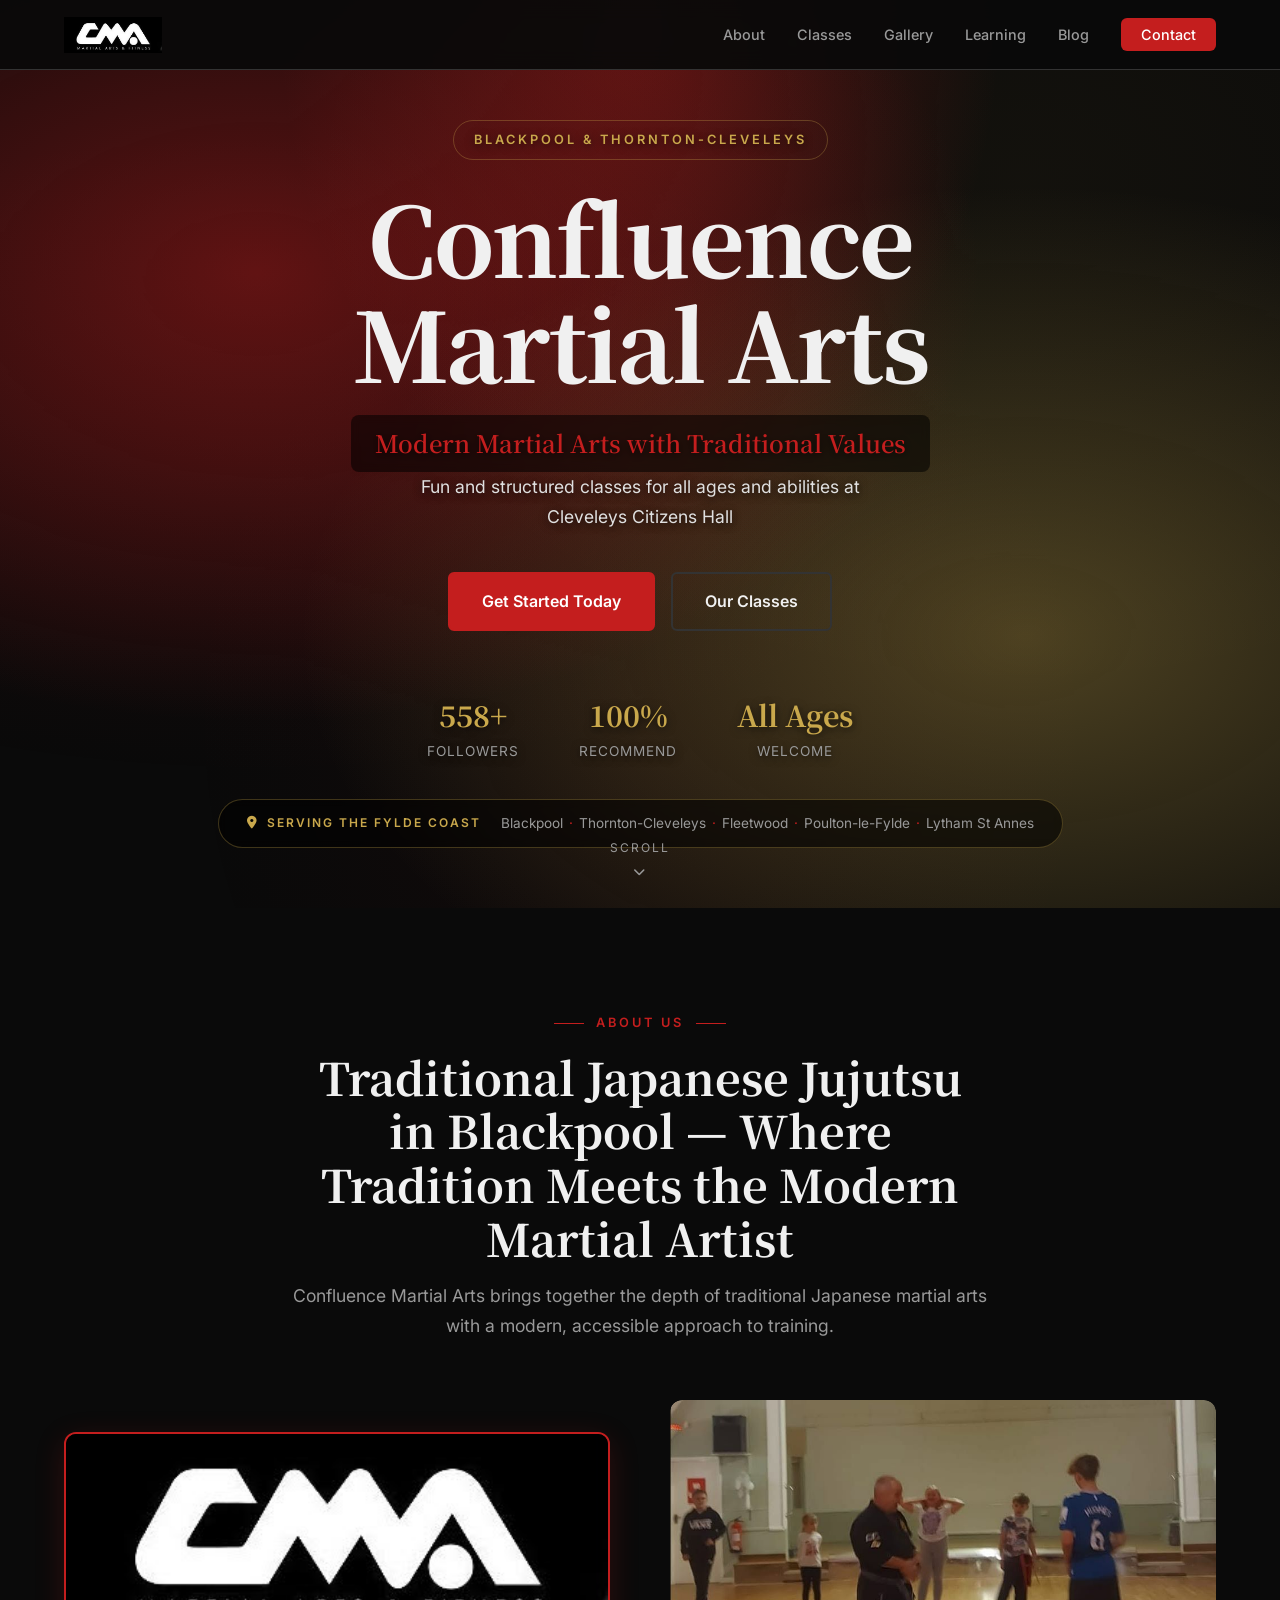
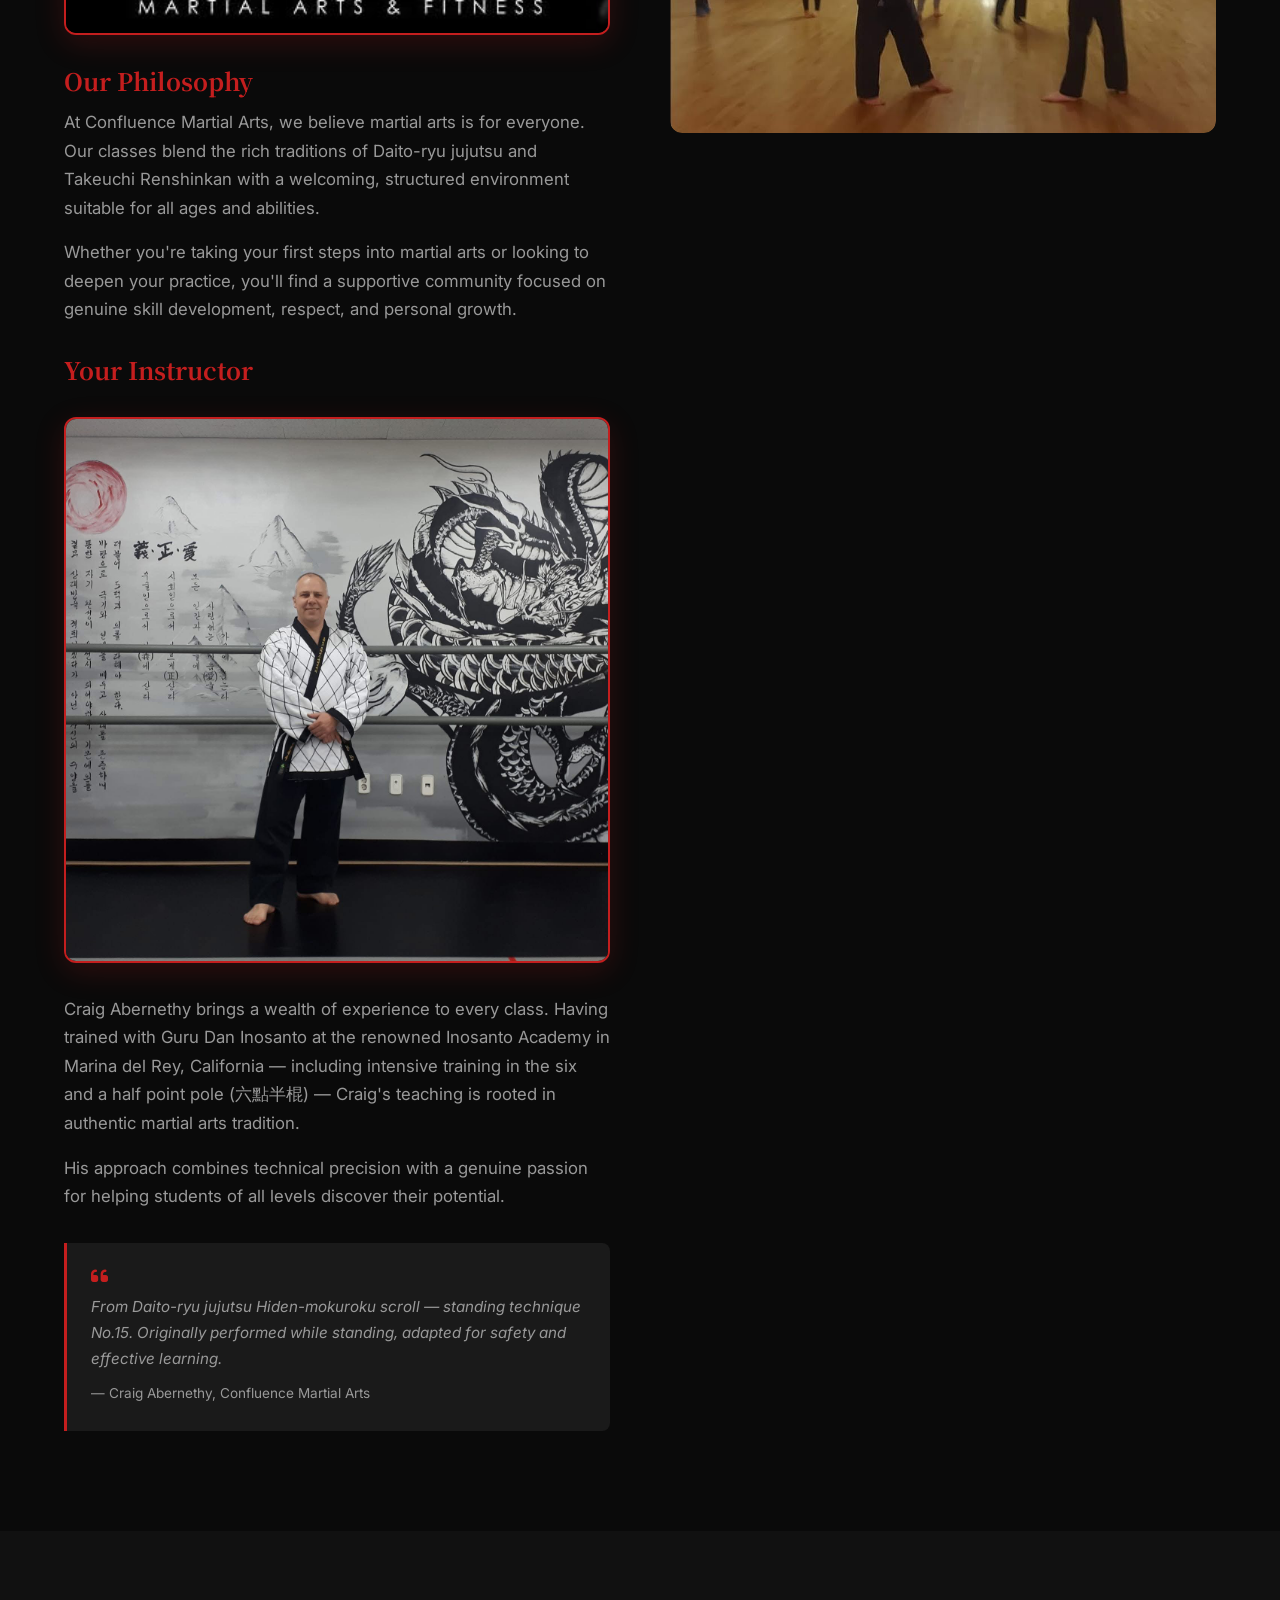
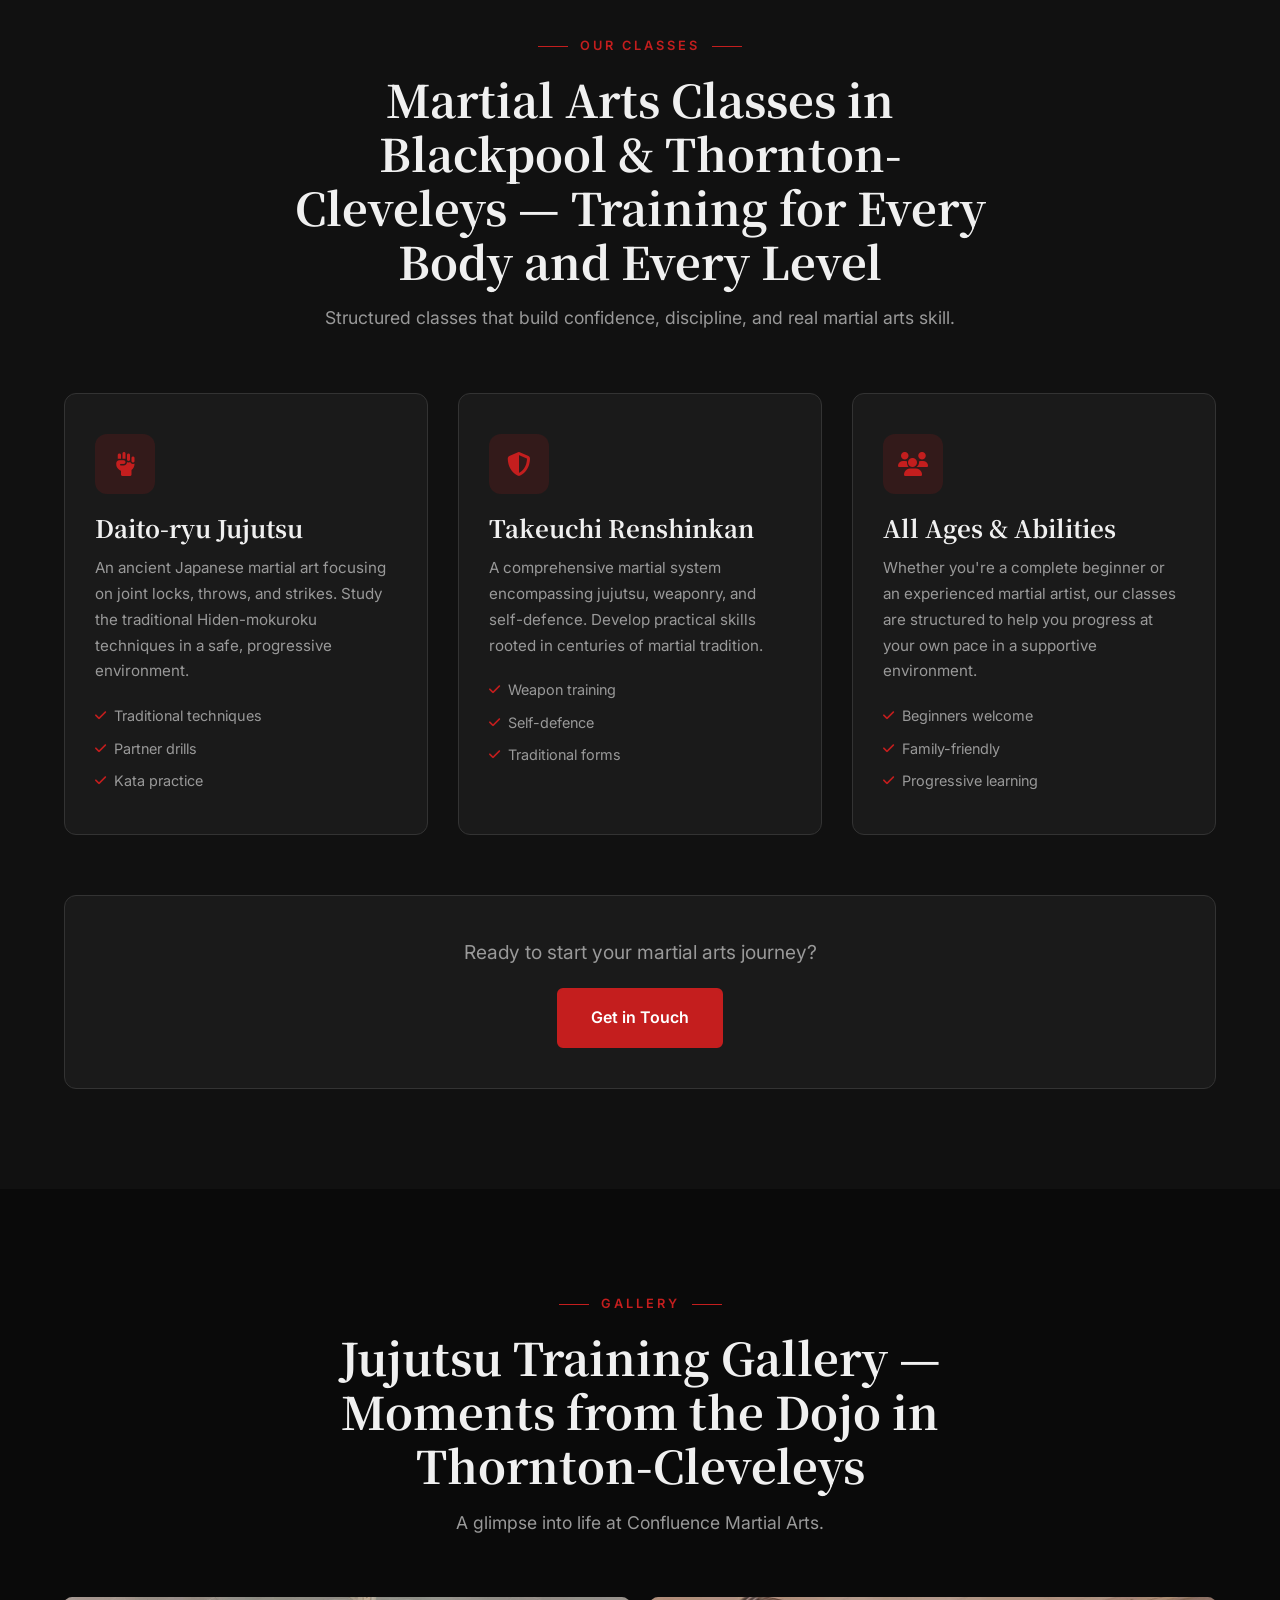
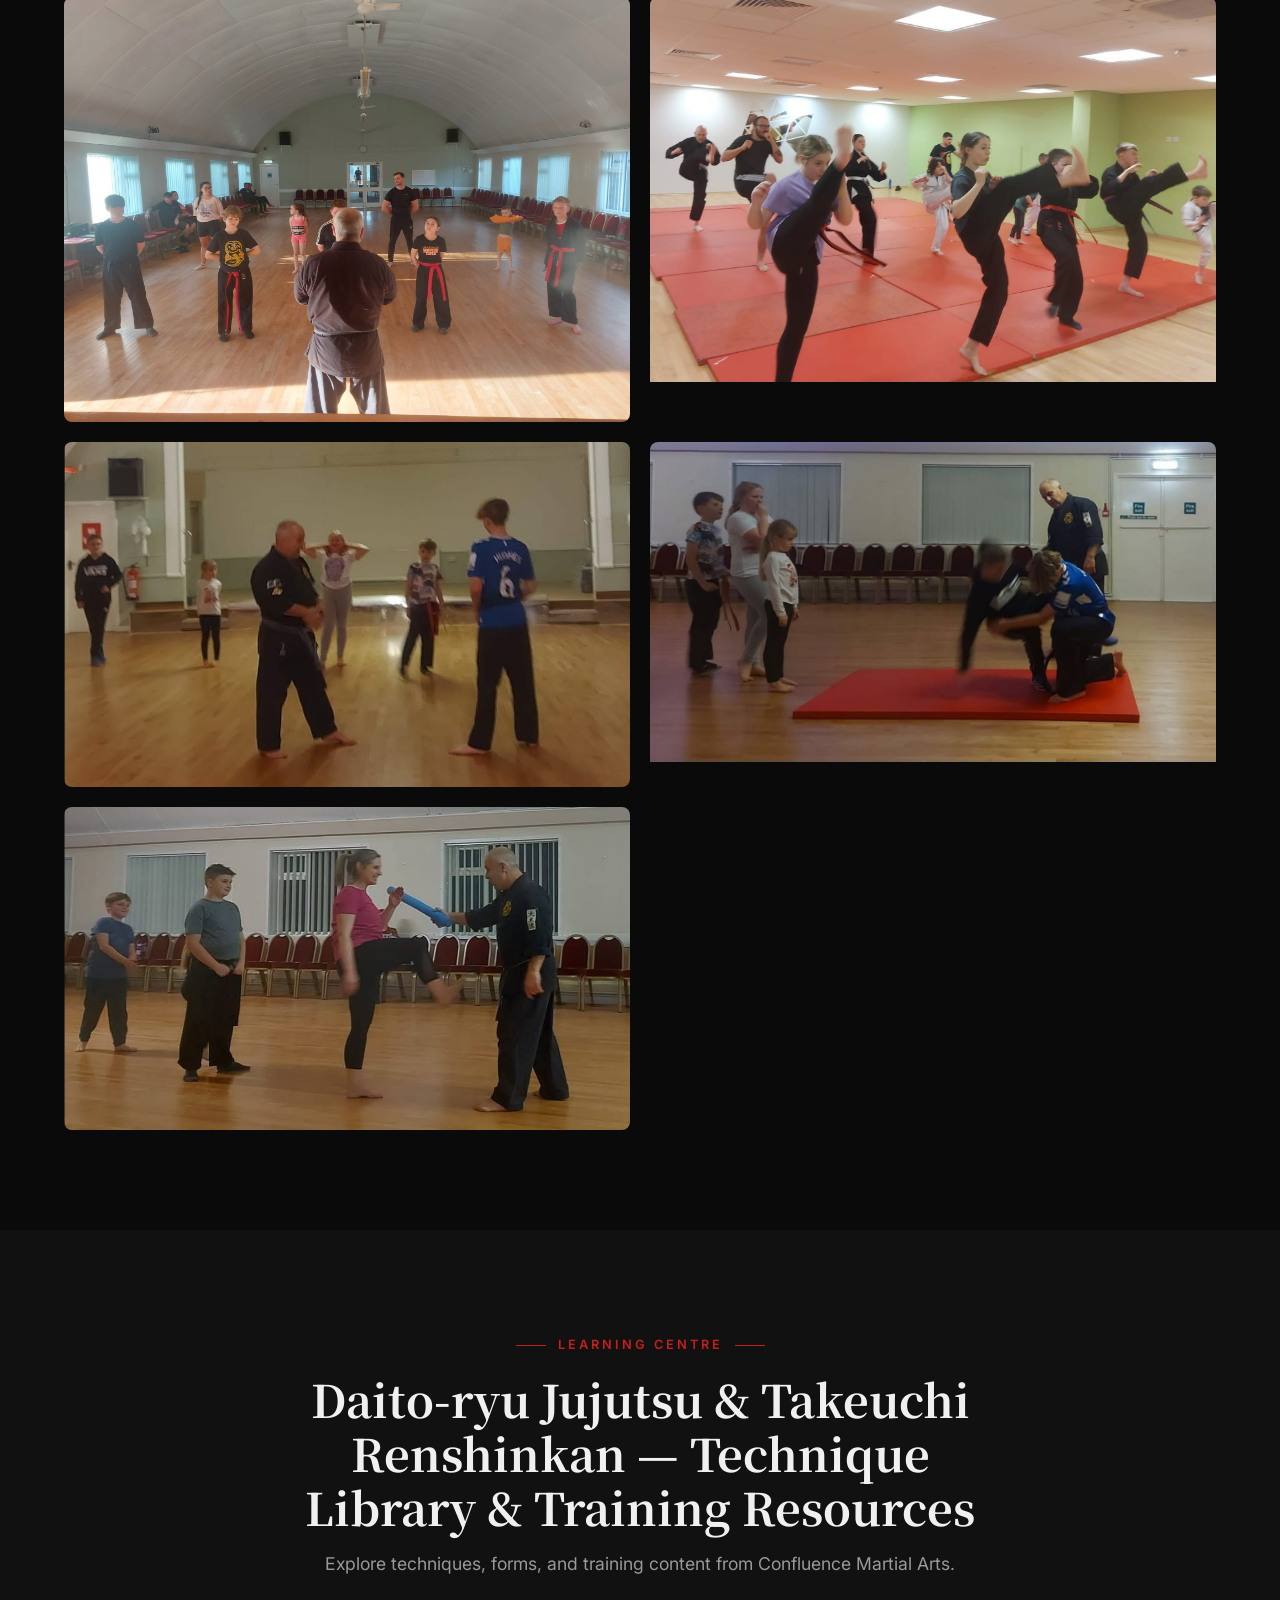
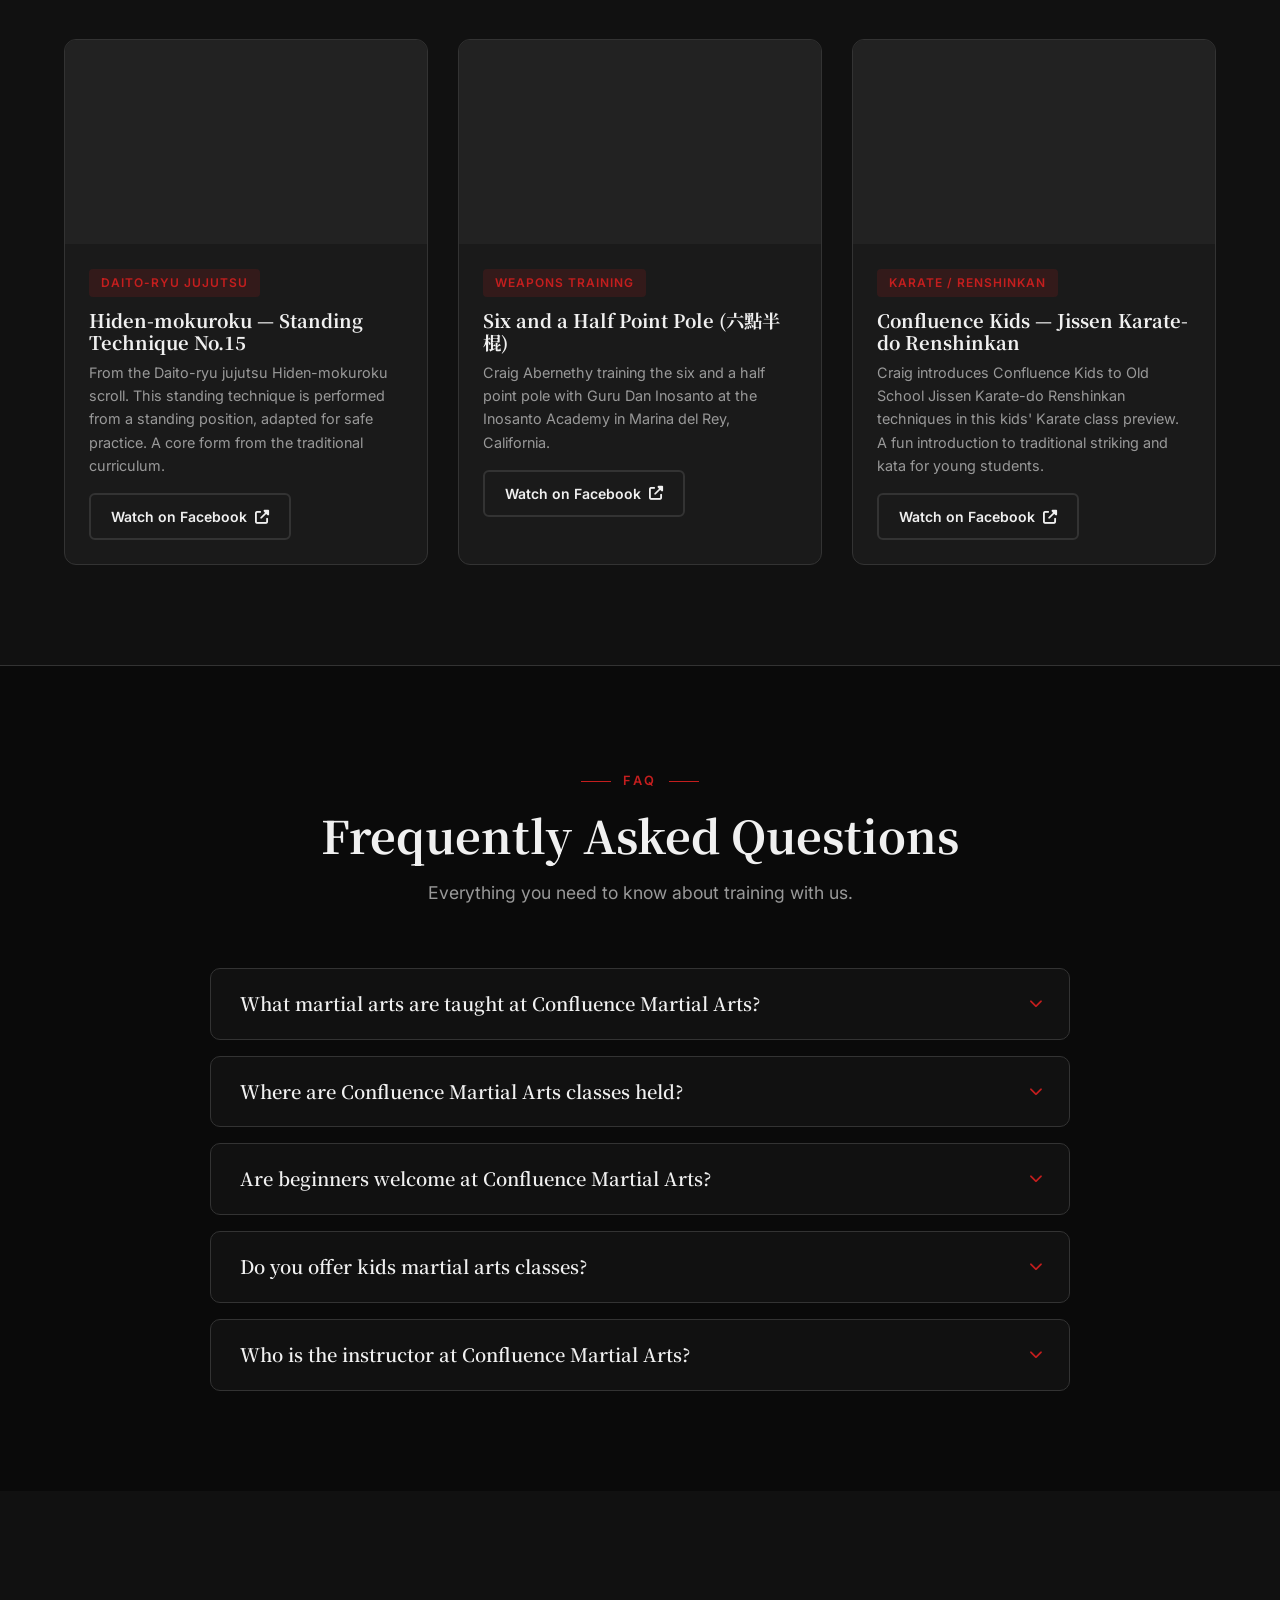
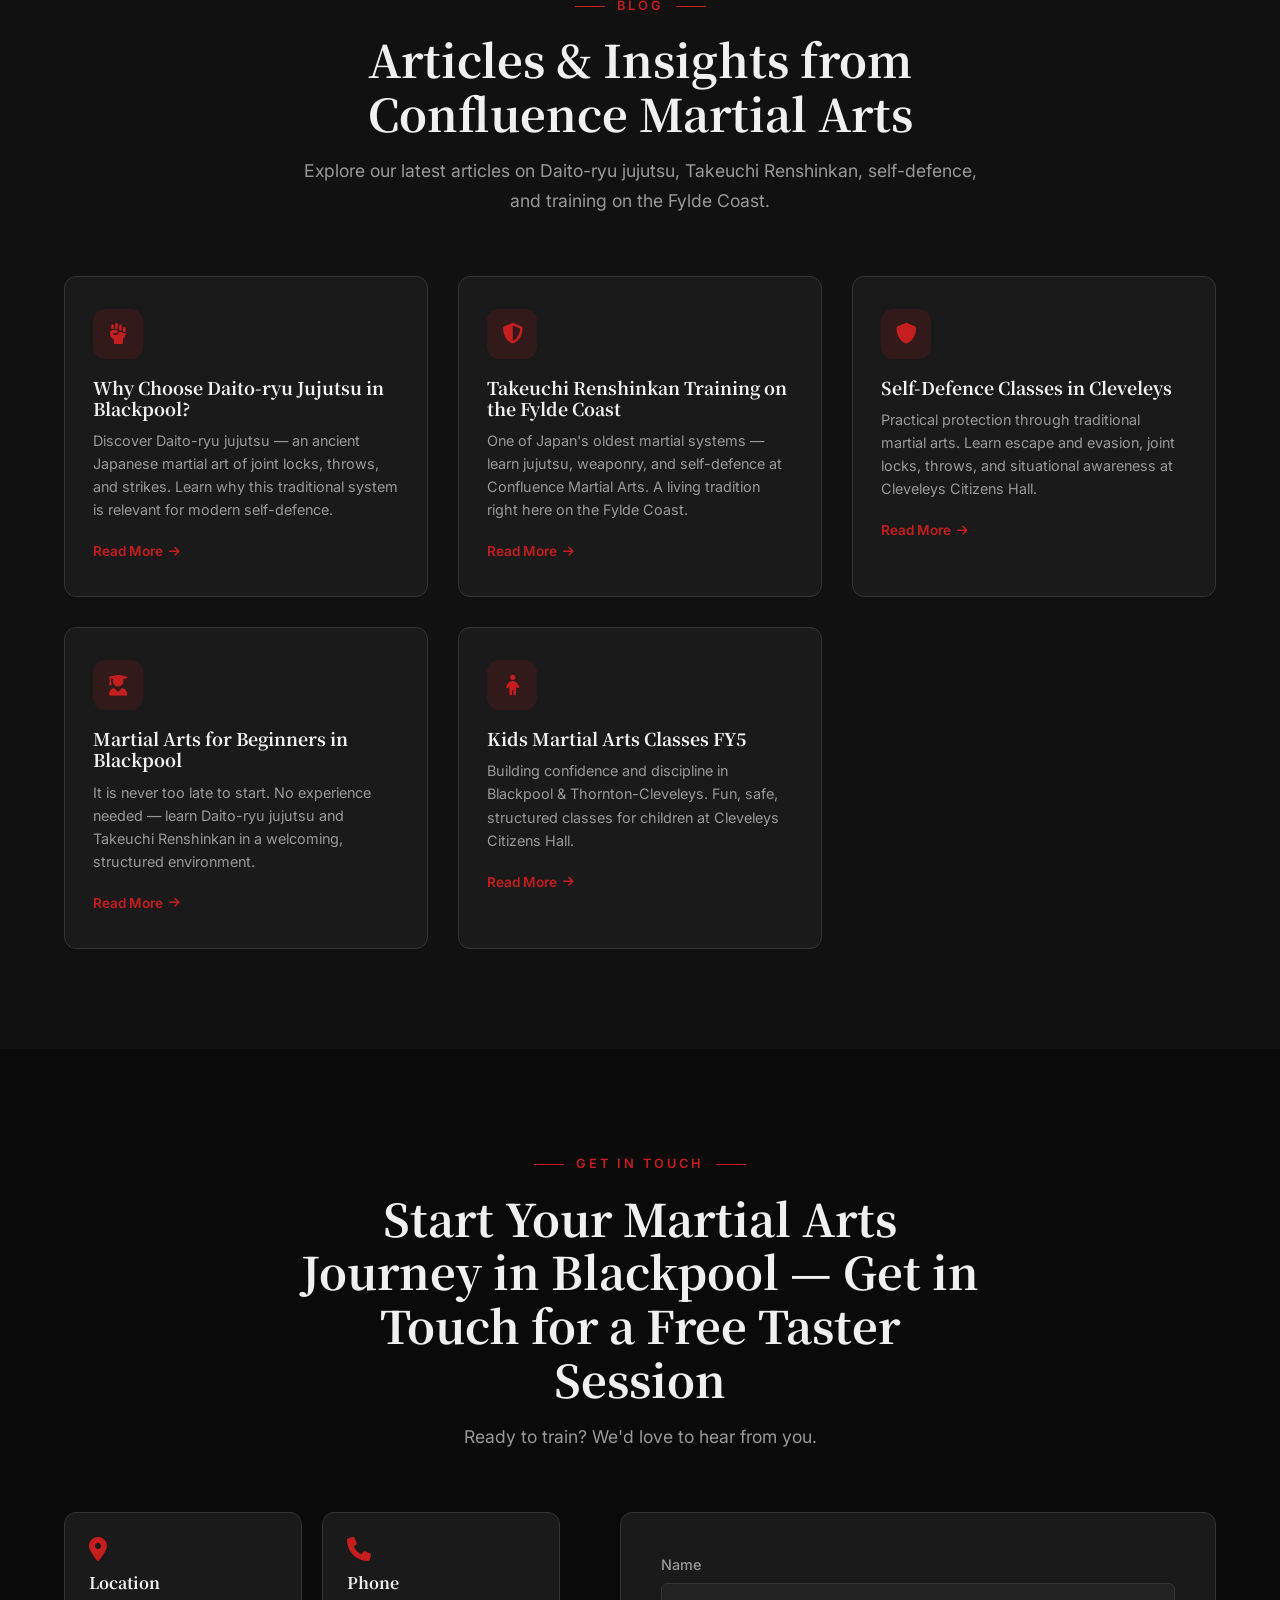
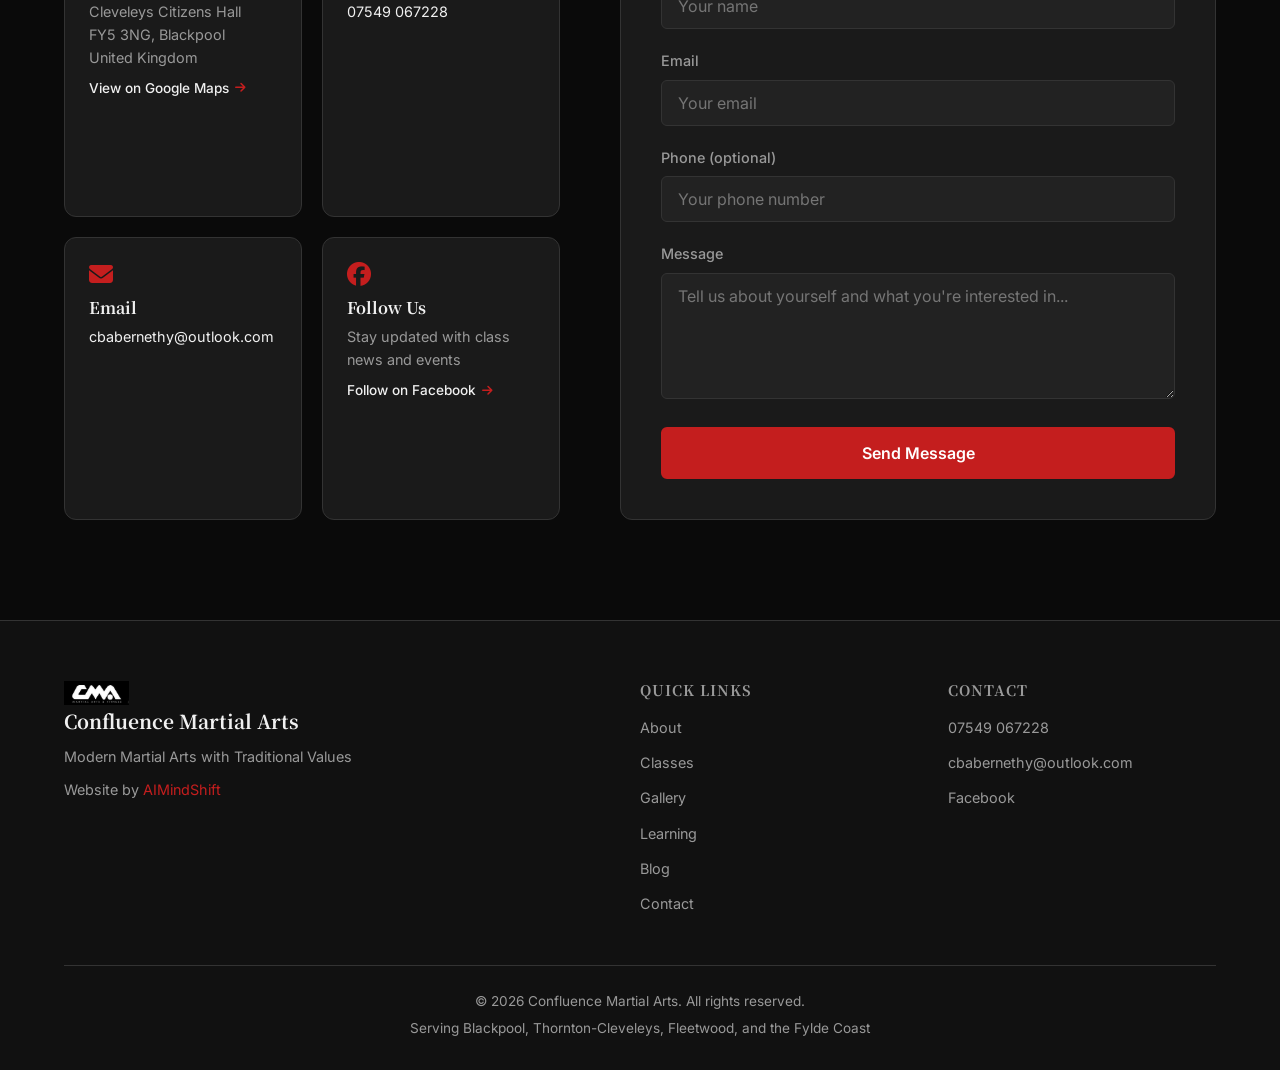
==== commit 0d9685ba: "Add blog section to main site with nav/footer links, update sitemap, verify blog factual accuracy" ====
--- a/index.html
+++ b/index.html
@@ -183,6 +183,7 @@
                 <li><a href="#classes" class="nav-link">Classes</a></li>
                 <li><a href="#gallery" class="nav-link">Gallery</a></li>
                 <li><a href="#learning" class="nav-link">Learning</a></li>
+                <li><a href="#blog" class="nav-link">Blog</a></li>
                 <li><a href="#contact" class="nav-link nav-cta">Contact</a></li>
             </ul>
         </div>
@@ -484,6 +485,49 @@
         </div>
     </section>
 
+    <!-- Blog Section -->
+    <section class="section section-dark" id="blog">
+        <div class="container">
+            <div class="section-header">
+                <span class="section-tag">Blog</span>
+                <h2>Articles & Insights from Confluence Martial Arts</h2>
+                <p class="section-desc">Explore our latest articles on Daito-ryu jujutsu, Takeuchi Renshinkan, self-defence, and training on the Fylde Coast.</p>
+            </div>
+            <div class="blog-grid">
+                <a href="blog/why-choose-daito-ryu-jujutsu-blackpool.html" class="blog-card">
+                    <div class="blog-card-icon"><i class="fas fa-hand-fist"></i></div>
+                    <h3>Why Choose Daito-ryu Jujutsu in Blackpool?</h3>
+                    <p>Discover Daito-ryu jujutsu — an ancient Japanese martial art of joint locks, throws, and strikes. Learn why this traditional system is relevant for modern self-defence.</p>
+                    <span class="blog-card-link">Read More <i class="fas fa-arrow-right"></i></span>
+                </a>
+                <a href="blog/takeuchi-renshinkan-training-fylde-coast.html" class="blog-card">
+                    <div class="blog-card-icon"><i class="fas fa-shield-halved"></i></div>
+                    <h3>Takeuchi Renshinkan Training on the Fylde Coast</h3>
+                    <p>One of Japan's oldest martial systems — learn jujutsu, weaponry, and self-defence at Confluence Martial Arts. A living tradition right here on the Fylde Coast.</p>
+                    <span class="blog-card-link">Read More <i class="fas fa-arrow-right"></i></span>
+                </a>
+                <a href="blog/self-defence-classes-cleveleys.html" class="blog-card">
+                    <div class="blog-card-icon"><i class="fas fa-shield"></i></div>
+                    <h3>Self-Defence Classes in Cleveleys</h3>
+                    <p>Practical protection through traditional martial arts. Learn escape and evasion, joint locks, throws, and situational awareness at Cleveleys Citizens Hall.</p>
+                    <span class="blog-card-link">Read More <i class="fas fa-arrow-right"></i></span>
+                </a>
+                <a href="blog/martial-arts-for-beginners-blackpool.html" class="blog-card">
+                    <div class="blog-card-icon"><i class="fas fa-user-graduate"></i></div>
+                    <h3>Martial Arts for Beginners in Blackpool</h3>
+                    <p>It is never too late to start. No experience needed — learn Daito-ryu jujutsu and Takeuchi Renshinkan in a welcoming, structured environment.</p>
+                    <span class="blog-card-link">Read More <i class="fas fa-arrow-right"></i></span>
+                </a>
+                <a href="blog/kids-martial-arts-classes-fy5.html" class="blog-card">
+                    <div class="blog-card-icon"><i class="fas fa-child"></i></div>
+                    <h3>Kids Martial Arts Classes FY5</h3>
+                    <p>Building confidence and discipline in Blackpool & Thornton-Cleveleys. Fun, safe, structured classes for children at Cleveleys Citizens Hall.</p>
+                    <span class="blog-card-link">Read More <i class="fas fa-arrow-right"></i></span>
+                </a>
+            </div>
+        </div>
+    </section>
+
     <!-- Contact Section -->
     <section class="section" id="contact">
         <div class="container">
@@ -556,6 +600,7 @@
                         <li><a href="#classes">Classes</a></li>
                         <li><a href="#gallery">Gallery</a></li>
                         <li><a href="#learning">Learning</a></li>
+                        <li><a href="#blog">Blog</a></li>
                         <li><a href="#contact">Contact</a></li>
                     </ul>
                 </div>
--- a/style.css
+++ b/style.css
@@ -883,6 +883,90 @@
     font-size: 0.9rem;
     margin-bottom: 16px;
     line-height: 1.6;
+}
+
+/* ============================================
+   BLOG
+   ============================================ */
+.blog-grid {
+    display: grid;
+    grid-template-columns: repeat(auto-fit, minmax(300px, 1fr));
+    gap: 30px;
+}
+
+.blog-card {
+    display: block;
+    background: var(--color-bg-card);
+    border: 1px solid var(--color-border);
+    border-radius: 12px;
+    padding: 32px 28px;
+    transition: all var(--transition);
+    text-decoration: none;
+    color: inherit;
+}
+
+.blog-card:hover {
+    border-color: var(--color-accent);
+    transform: translateY(-4px);
+    box-shadow: 0 20px 40px rgba(0, 0, 0, 0.3);
+}
+
+.blog-card-icon {
+    width: 50px;
+    height: 50px;
+    background: var(--color-accent-light);
+    border-radius: 12px;
+    display: flex;
+    align-items: center;
+    justify-content: center;
+    margin-bottom: 18px;
+}
+
+.blog-card-icon i {
+    font-size: 1.3rem;
+    color: var(--color-accent);
+}
+
+.blog-card h3 {
+    font-size: 1.1rem;
+    margin-bottom: 10px;
+    color: var(--color-text);
+    transition: color var(--transition);
+}
+
+.blog-card:hover h3 {
+    color: var(--color-gold);
+}
+
+.blog-card p {
+    color: var(--color-text-muted);
+    font-size: 0.9rem;
+    line-height: 1.6;
+    margin-bottom: 16px;
+}
+
+.blog-card-link {
+    display: inline-flex;
+    align-items: center;
+    gap: 6px;
+    font-size: 0.85rem;
+    font-weight: 600;
+    color: var(--color-accent);
+    transition: gap var(--transition);
+}
+
+.blog-card:hover .blog-card-link {
+    gap: 10px;
+}
+
+.blog-card-link i {
+    font-size: 0.75rem;
+}
+
+@media (max-width: 768px) {
+    .blog-grid {
+        grid-template-columns: 1fr;
+    }
 }
 
 /* ============================================
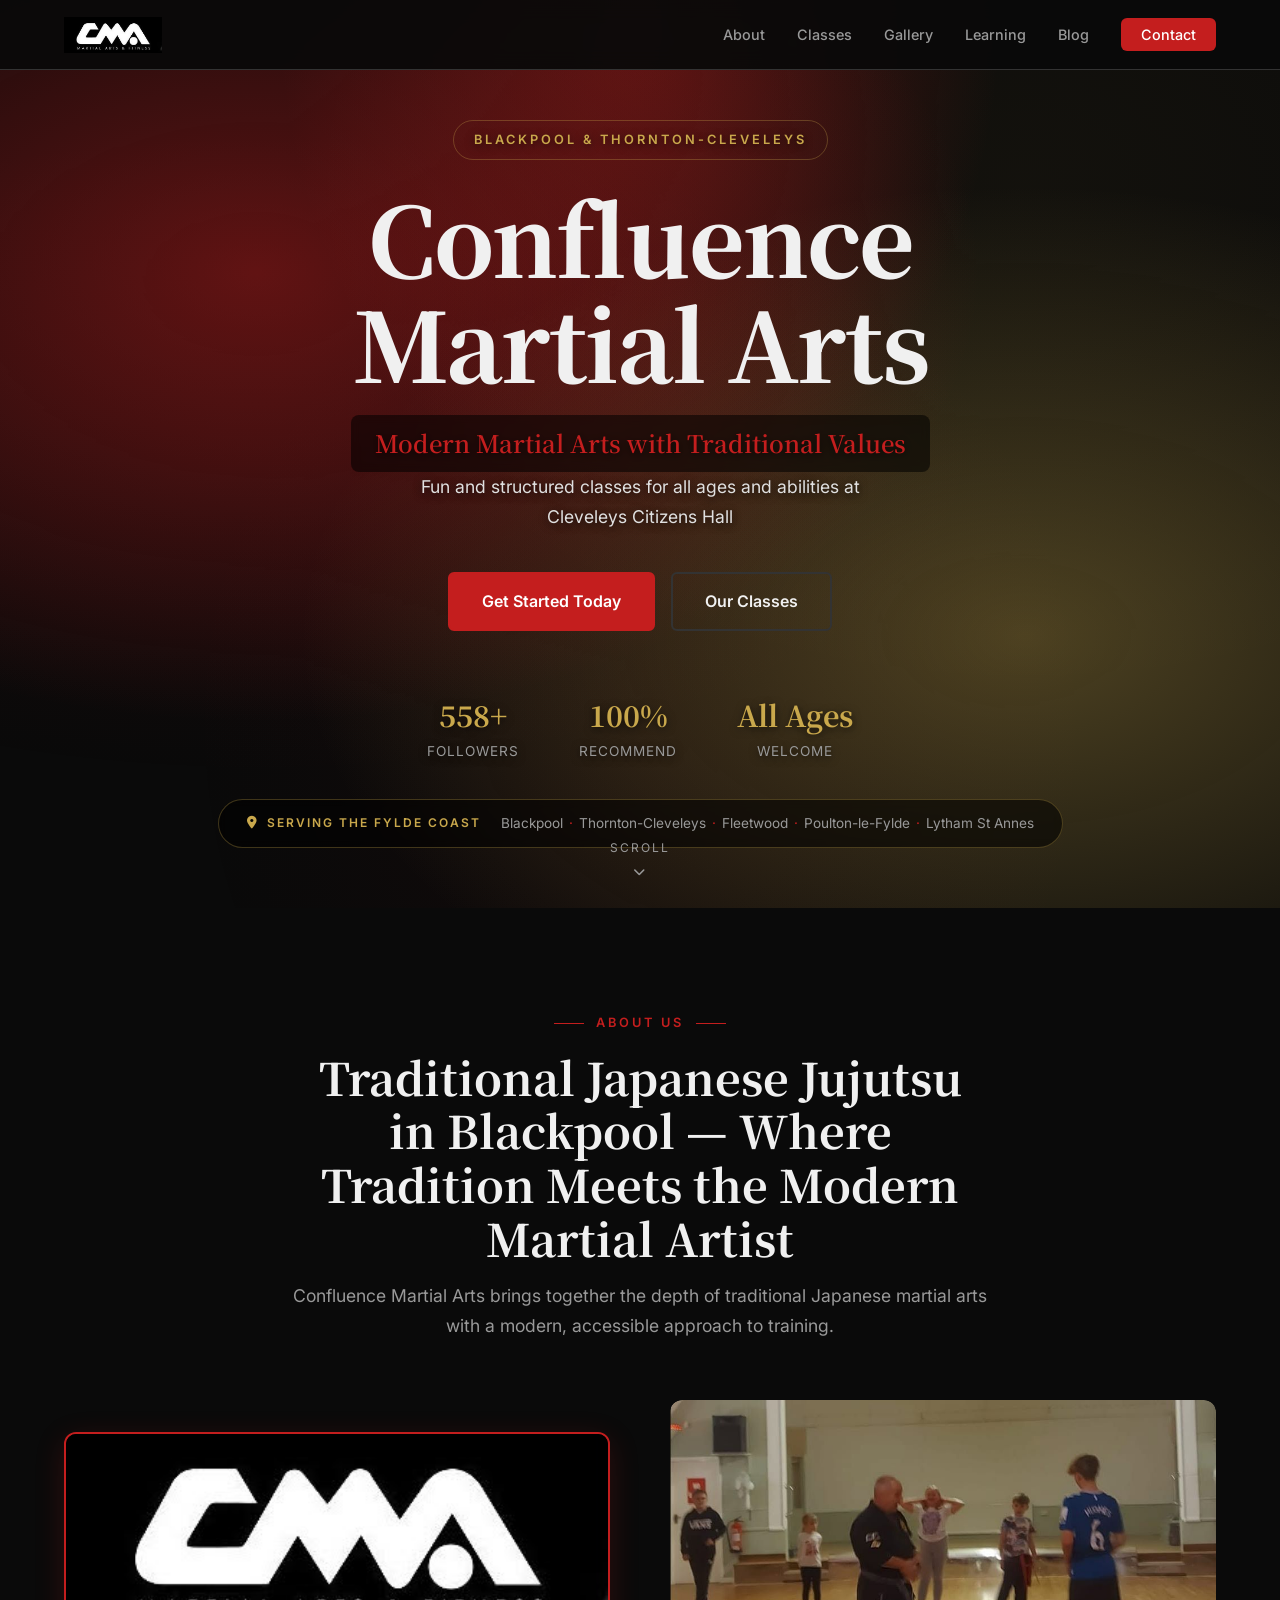
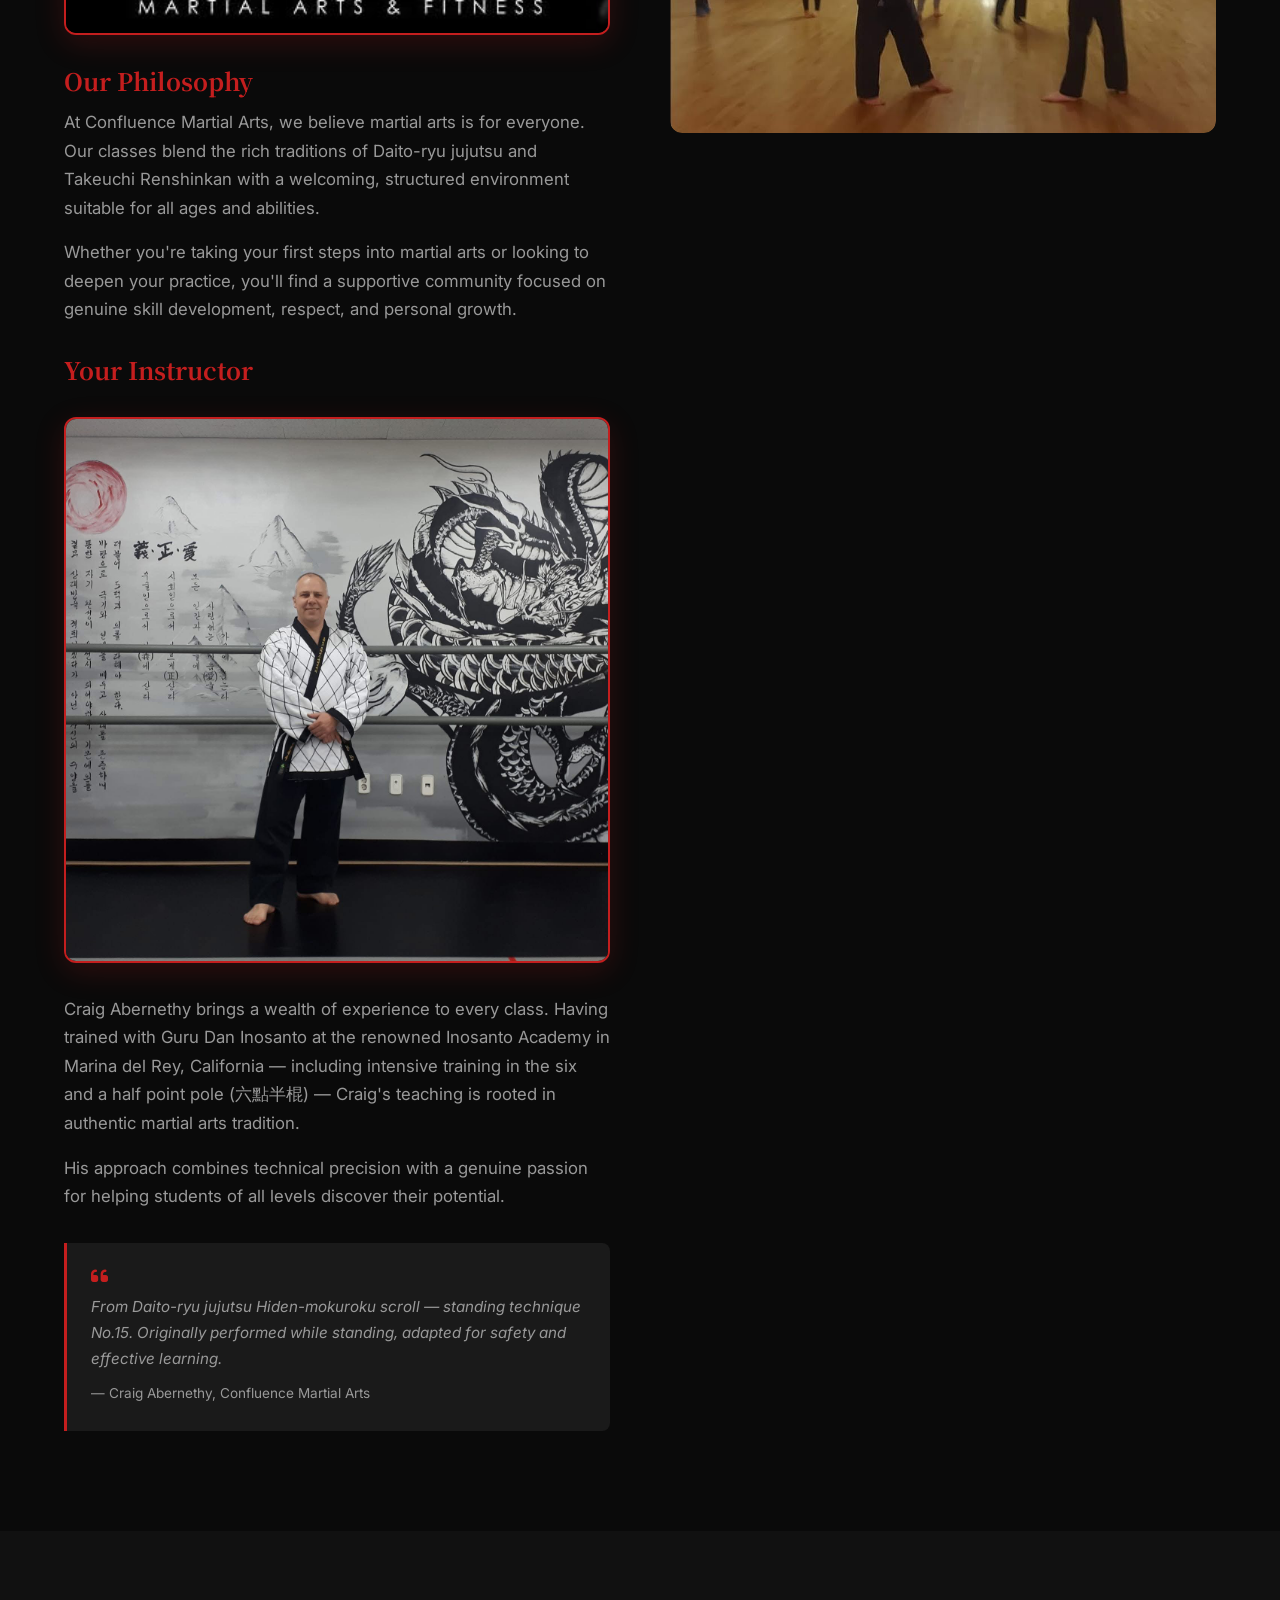
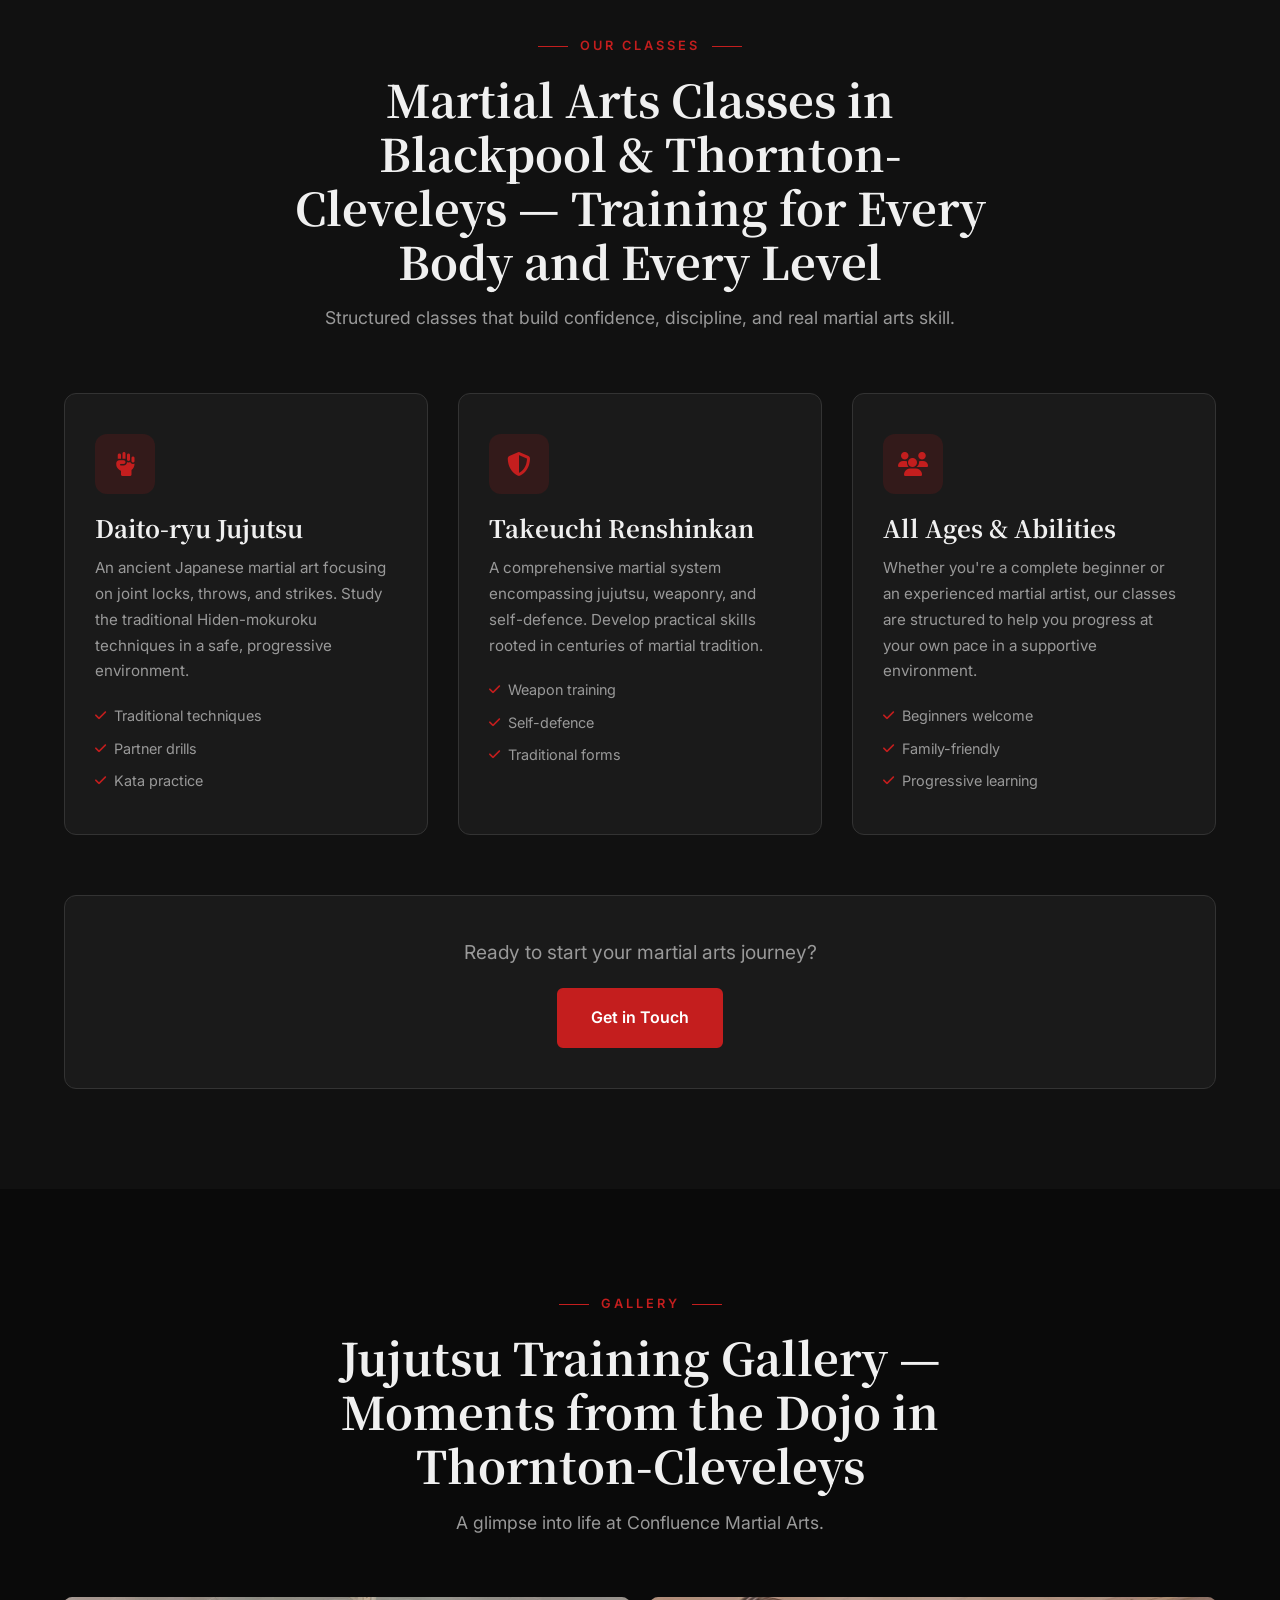
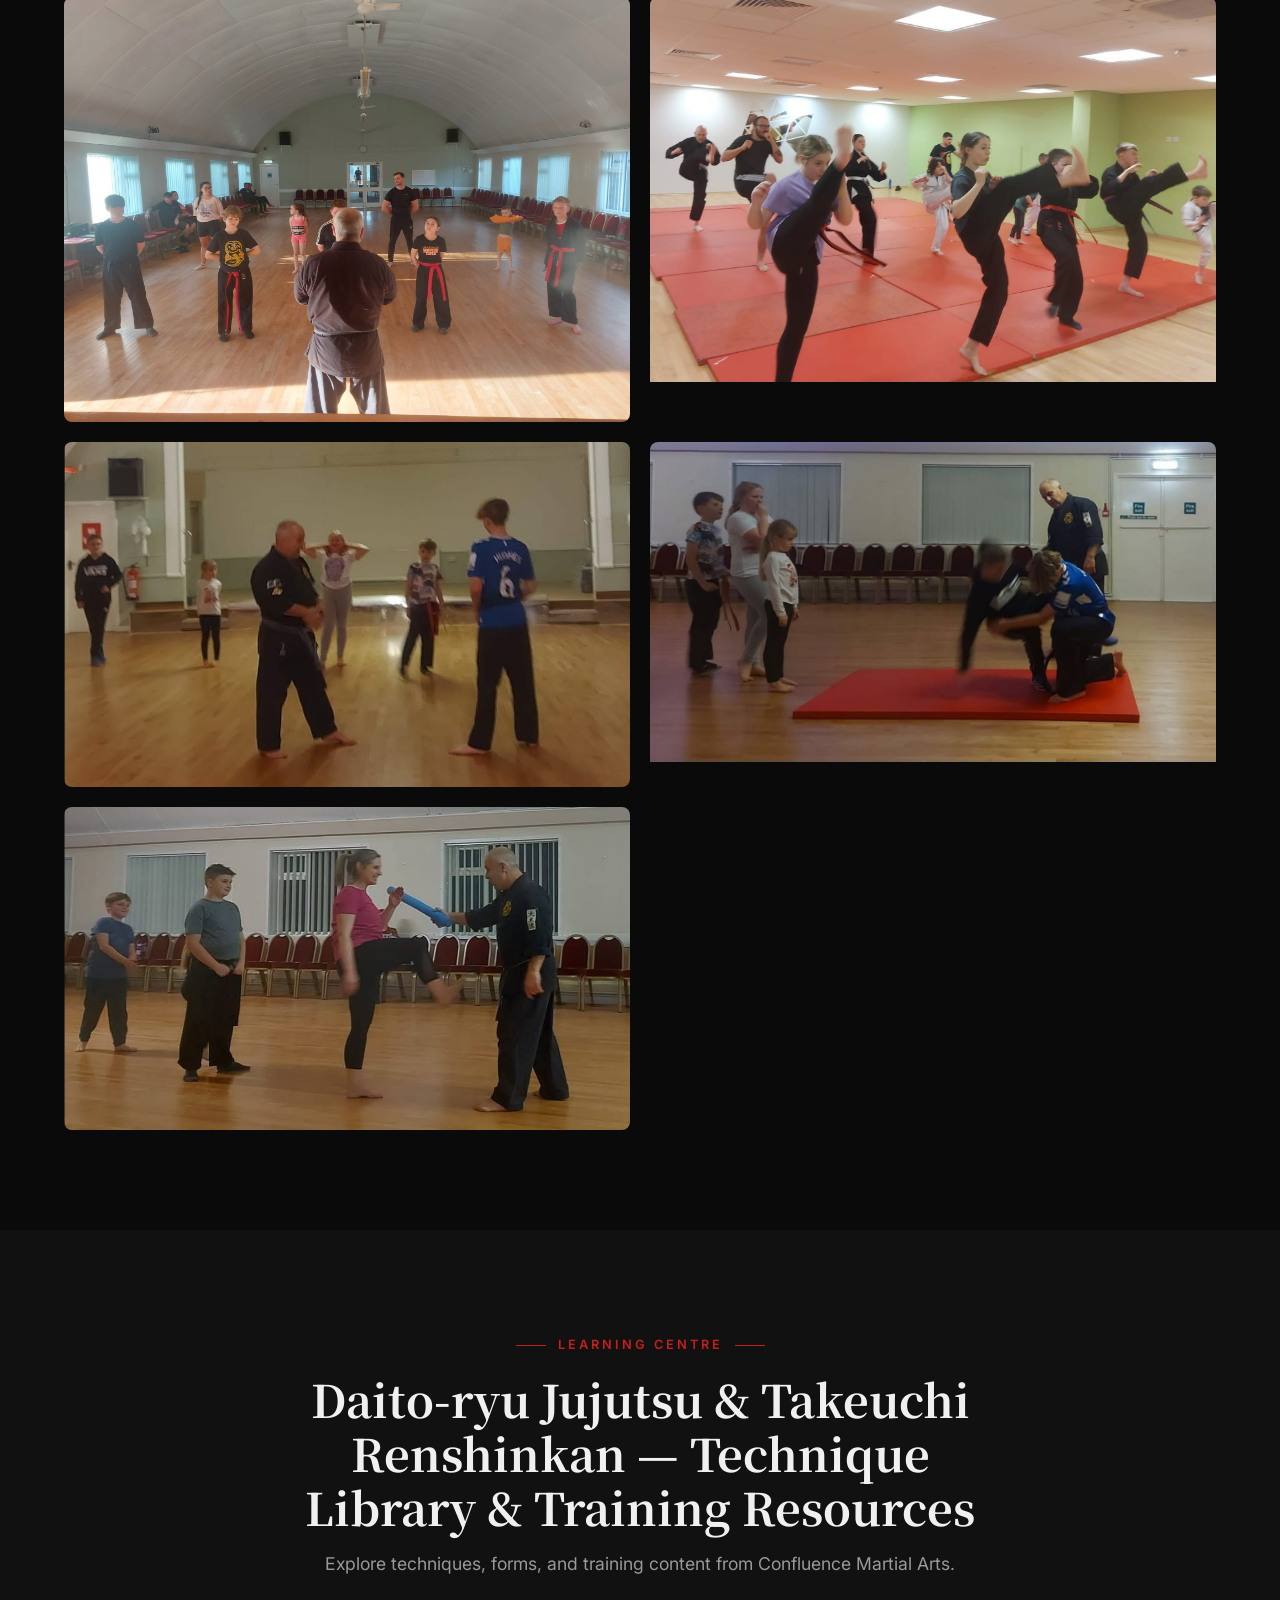
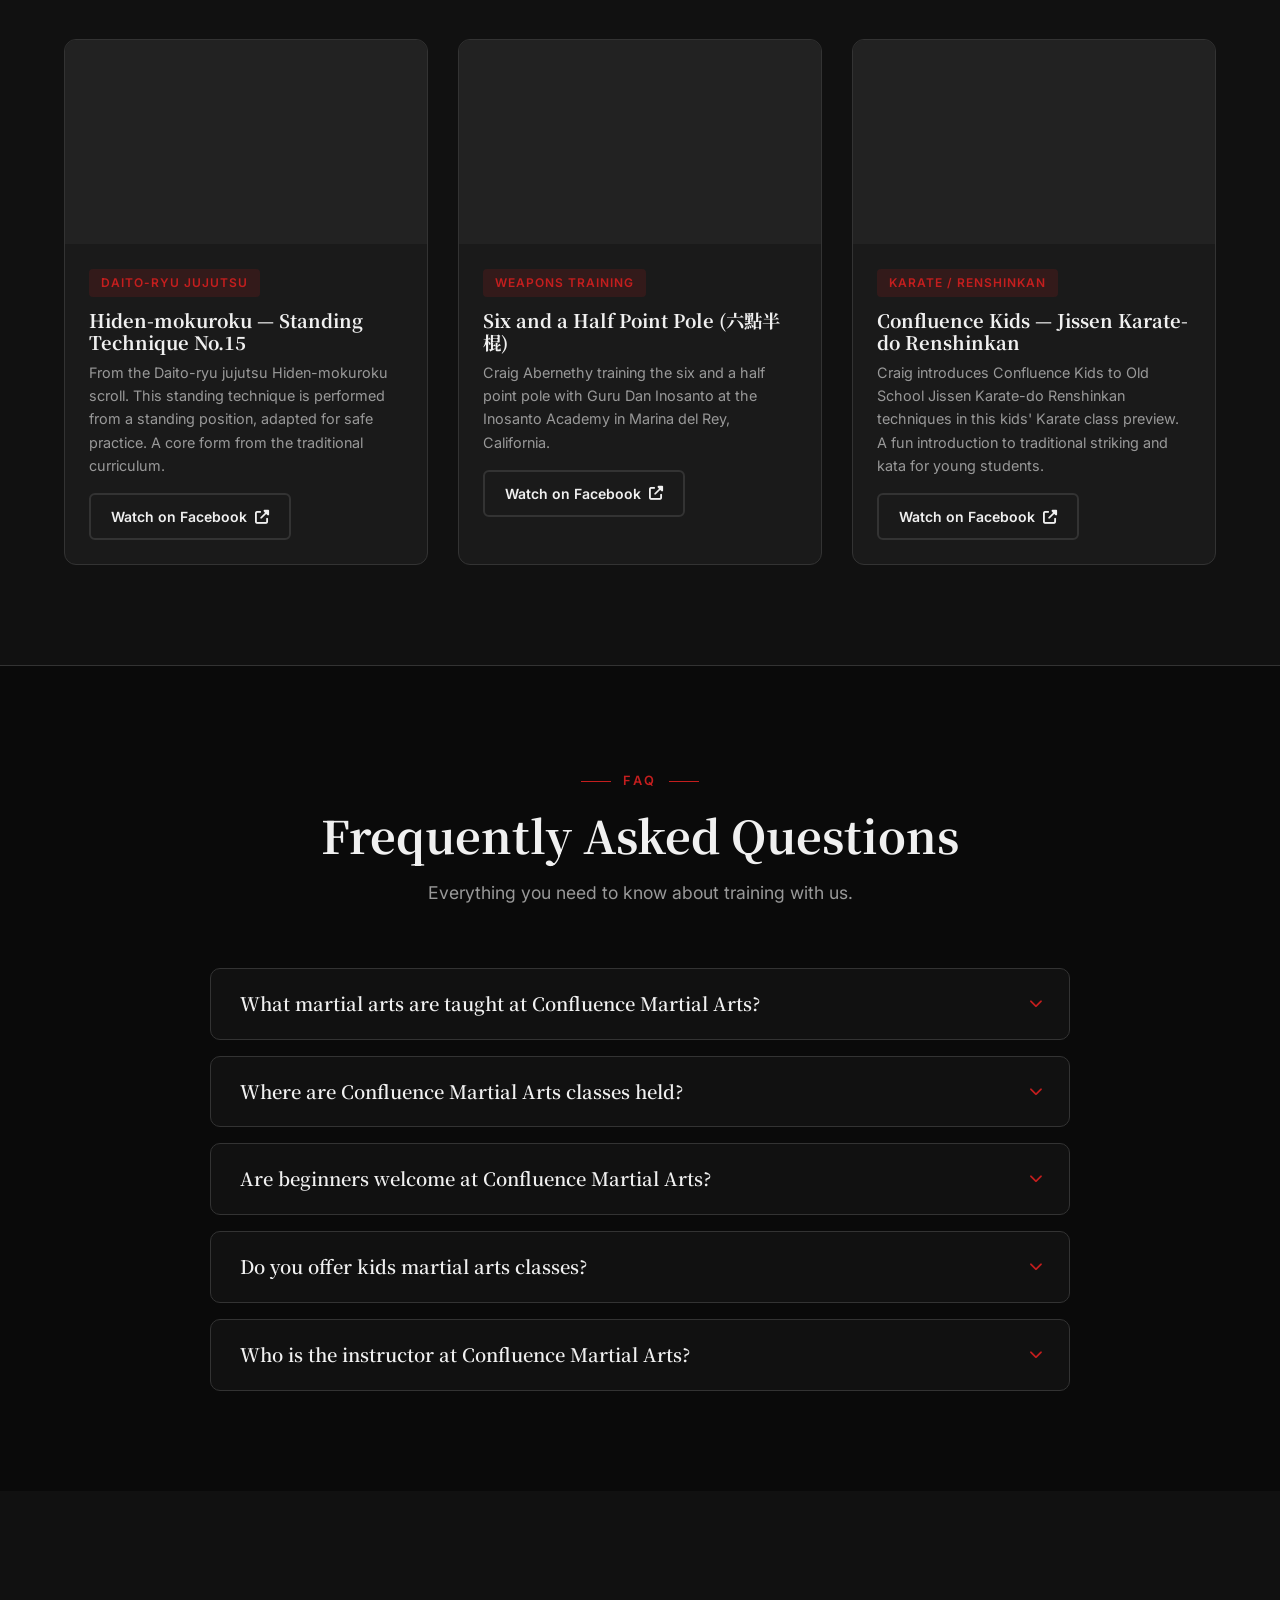
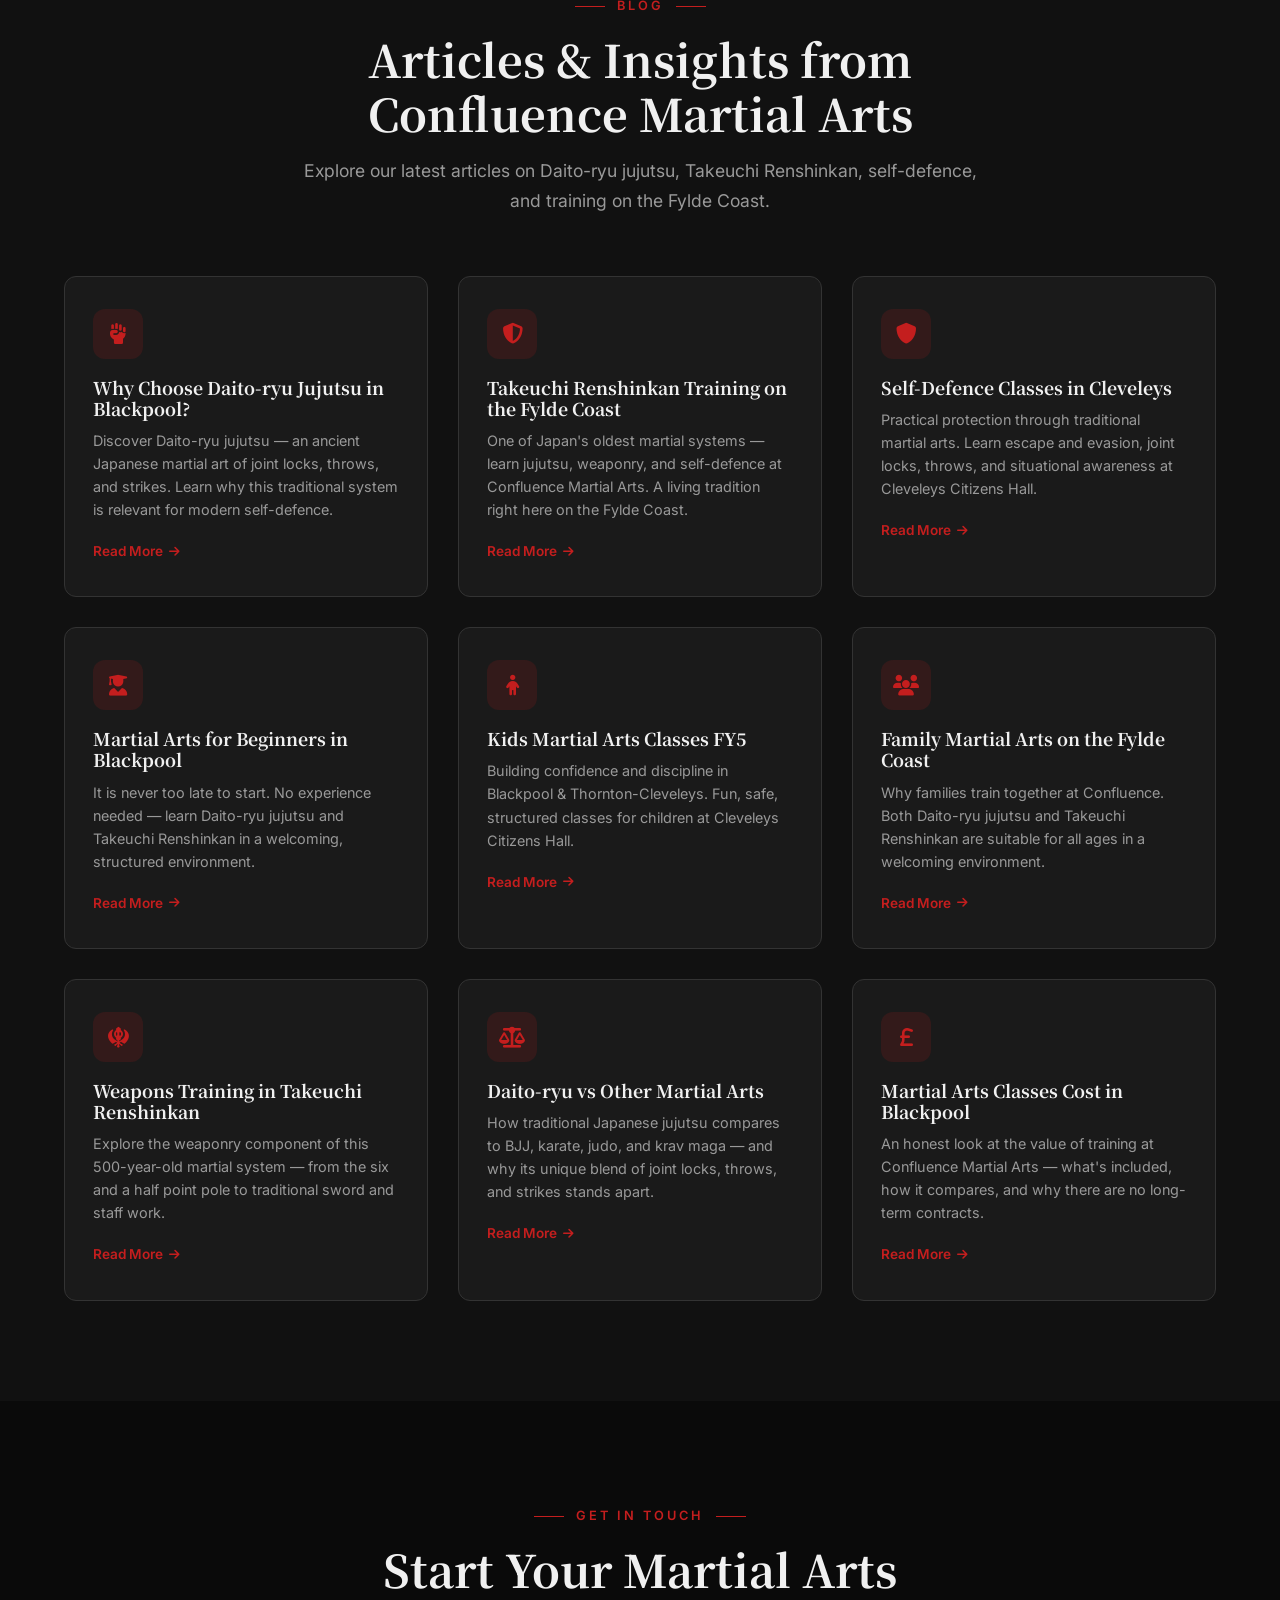
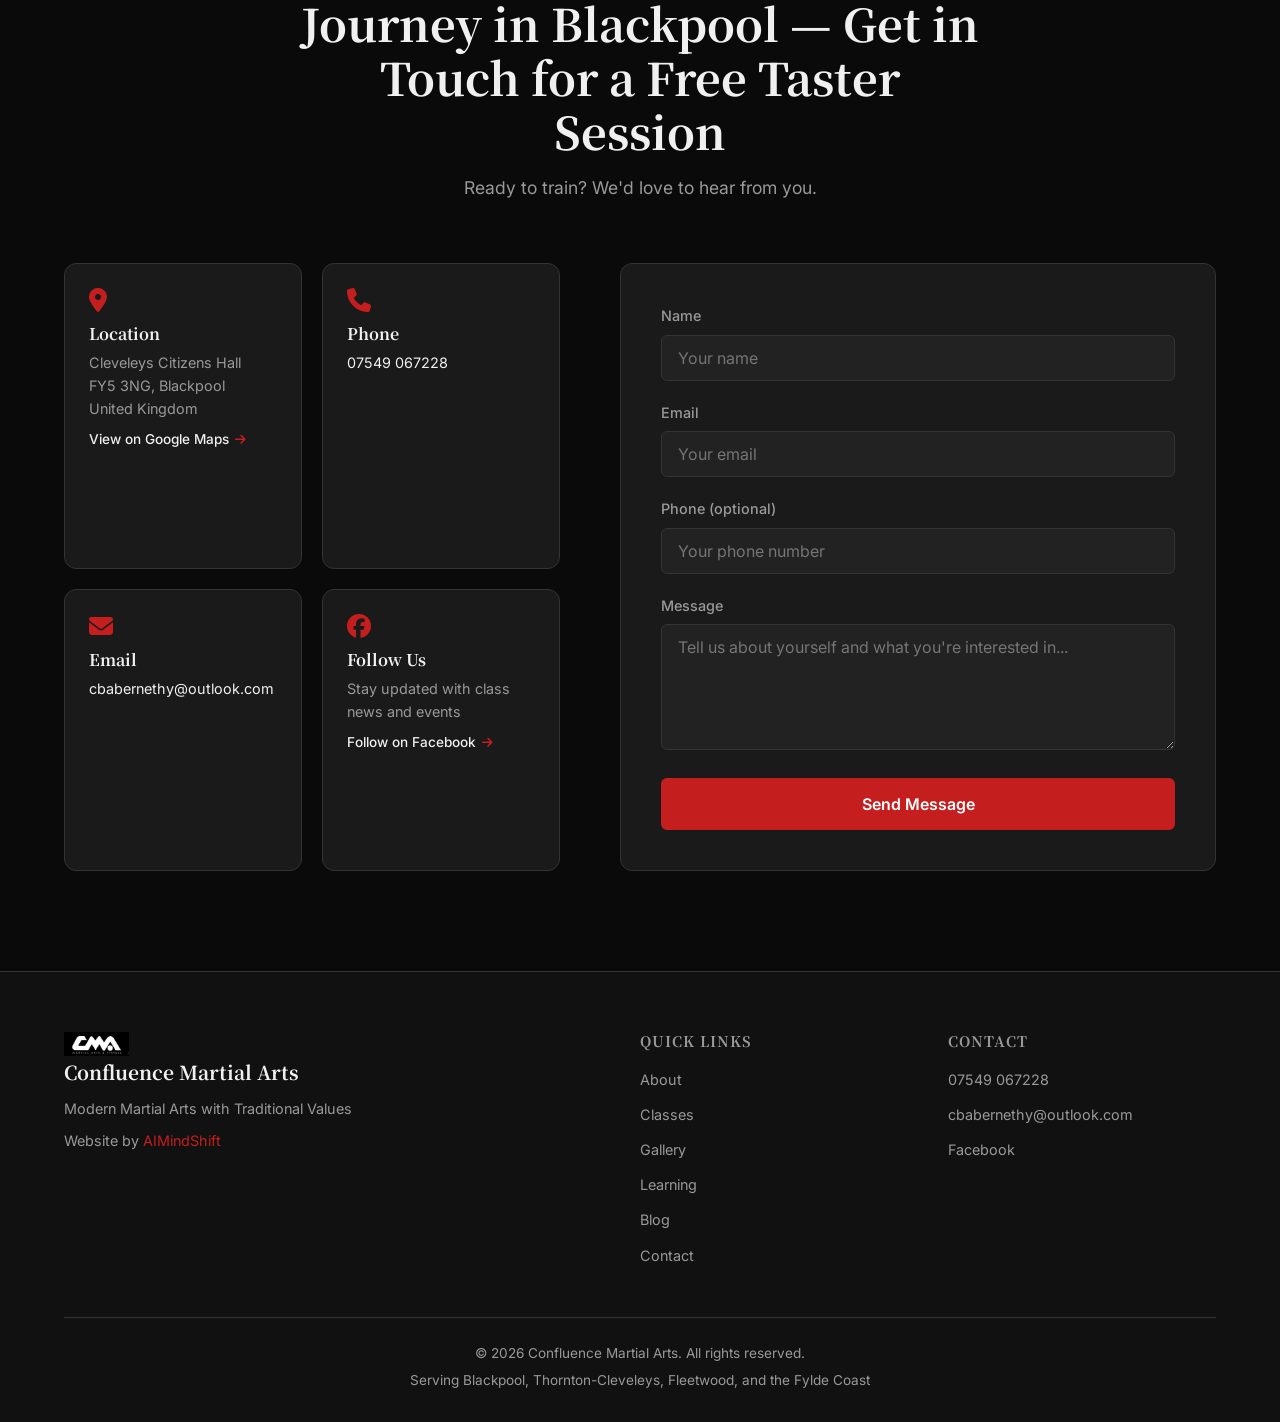
==== commit f3947309: "Add 4 new blog posts: family martial arts, weapons training, Daito-ryu comparison, cost guide" ====
--- a/index.html
+++ b/index.html
@@ -524,6 +524,30 @@
                     <p>Building confidence and discipline in Blackpool & Thornton-Cleveleys. Fun, safe, structured classes for children at Cleveleys Citizens Hall.</p>
                     <span class="blog-card-link">Read More <i class="fas fa-arrow-right"></i></span>
                 </a>
+                <a href="blog/family-martial-arts-fylde-coast.html" class="blog-card">
+                    <div class="blog-card-icon"><i class="fas fa-users"></i></div>
+                    <h3>Family Martial Arts on the Fylde Coast</h3>
+                    <p>Why families train together at Confluence. Both Daito-ryu jujutsu and Takeuchi Renshinkan are suitable for all ages in a welcoming environment.</p>
+                    <span class="blog-card-link">Read More <i class="fas fa-arrow-right"></i></span>
+                </a>
+                <a href="blog/weapons-training-takeuchi-renshinkan.html" class="blog-card">
+                    <div class="blog-card-icon"><i class="fas fa-khanda"></i></div>
+                    <h3>Weapons Training in Takeuchi Renshinkan</h3>
+                    <p>Explore the weaponry component of this 500-year-old martial system — from the six and a half point pole to traditional sword and staff work.</p>
+                    <span class="blog-card-link">Read More <i class="fas fa-arrow-right"></i></span>
+                </a>
+                <a href="blog/daito-ryu-vs-other-martial-arts.html" class="blog-card">
+                    <div class="blog-card-icon"><i class="fas fa-scale-balanced"></i></div>
+                    <h3>Daito-ryu vs Other Martial Arts</h3>
+                    <p>How traditional Japanese jujutsu compares to BJJ, karate, judo, and krav maga — and why its unique blend of joint locks, throws, and strikes stands apart.</p>
+                    <span class="blog-card-link">Read More <i class="fas fa-arrow-right"></i></span>
+                </a>
+                <a href="blog/martial-arts-classes-cost-blackpool.html" class="blog-card">
+                    <div class="blog-card-icon"><i class="fas fa-pound-sign"></i></div>
+                    <h3>Martial Arts Classes Cost in Blackpool</h3>
+                    <p>An honest look at the value of training at Confluence Martial Arts — what's included, how it compares, and why there are no long-term contracts.</p>
+                    <span class="blog-card-link">Read More <i class="fas fa-arrow-right"></i></span>
+                </a>
             </div>
         </div>
     </section>
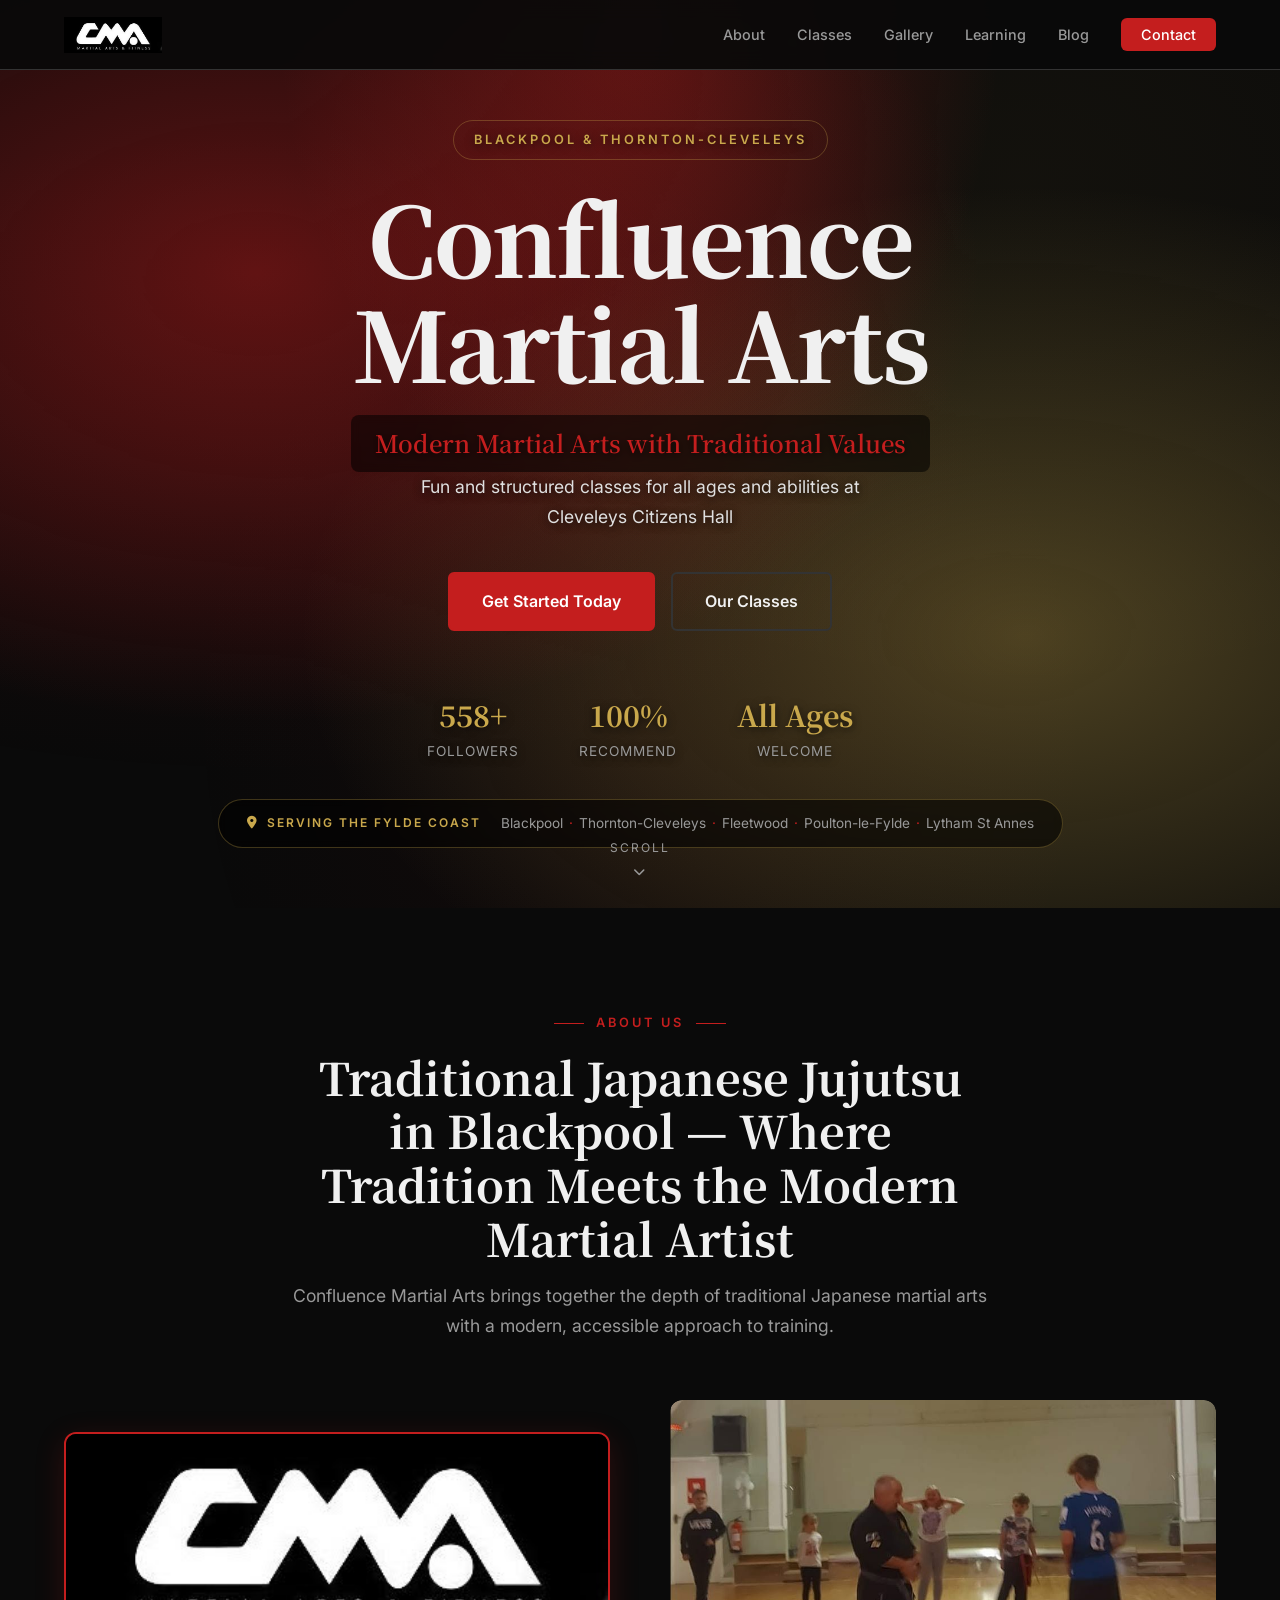
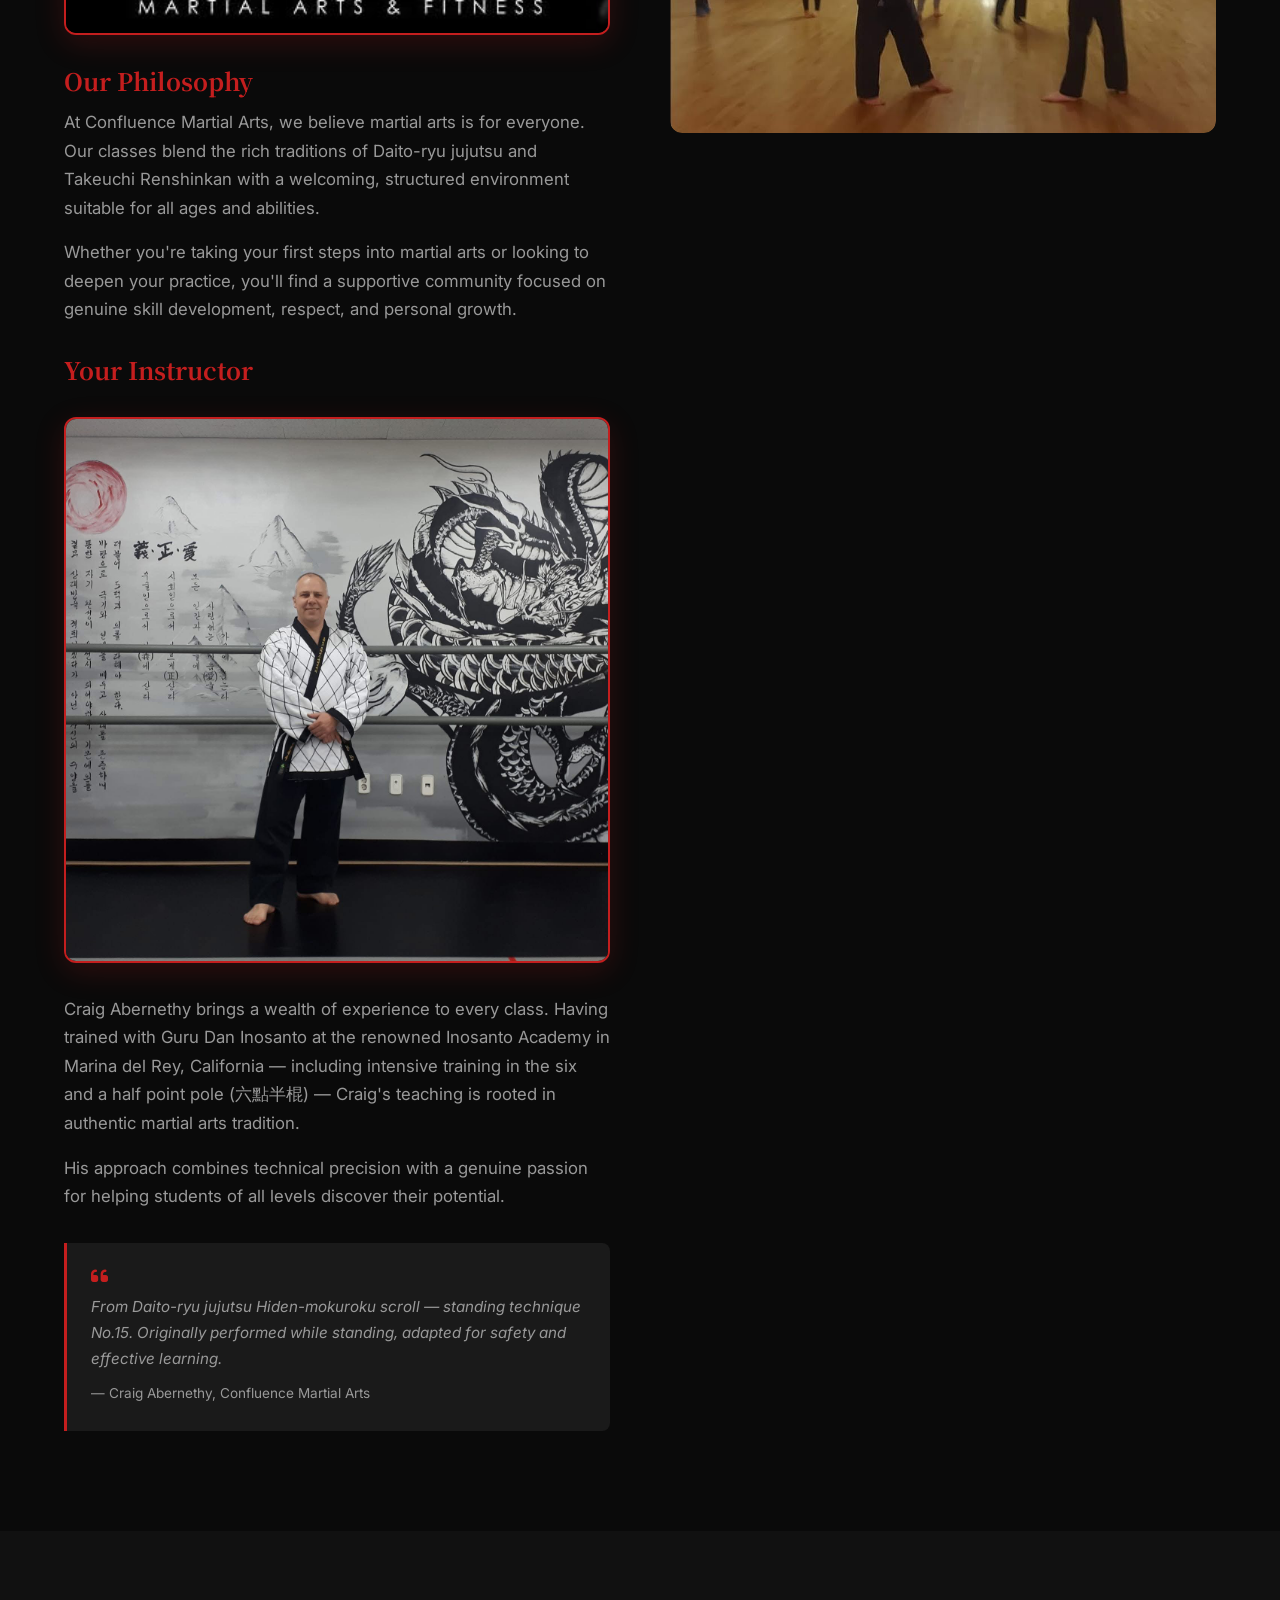
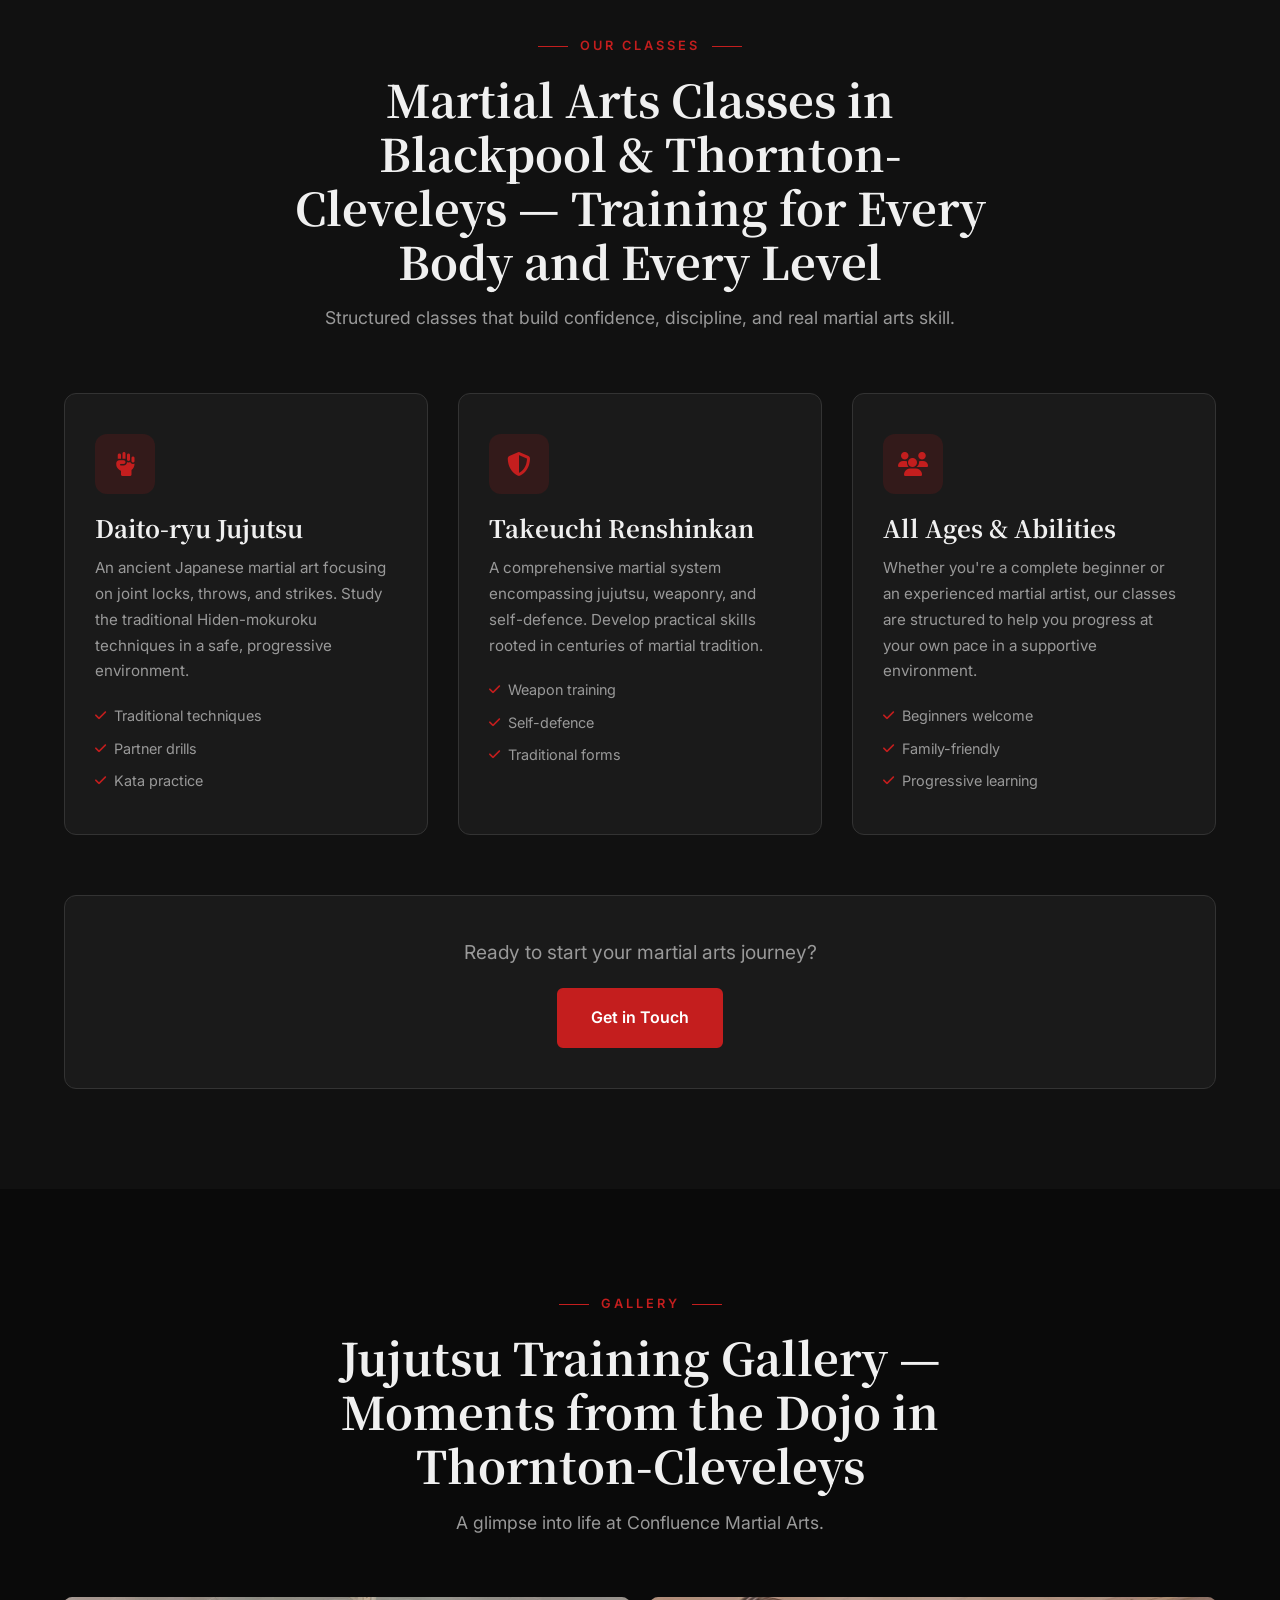
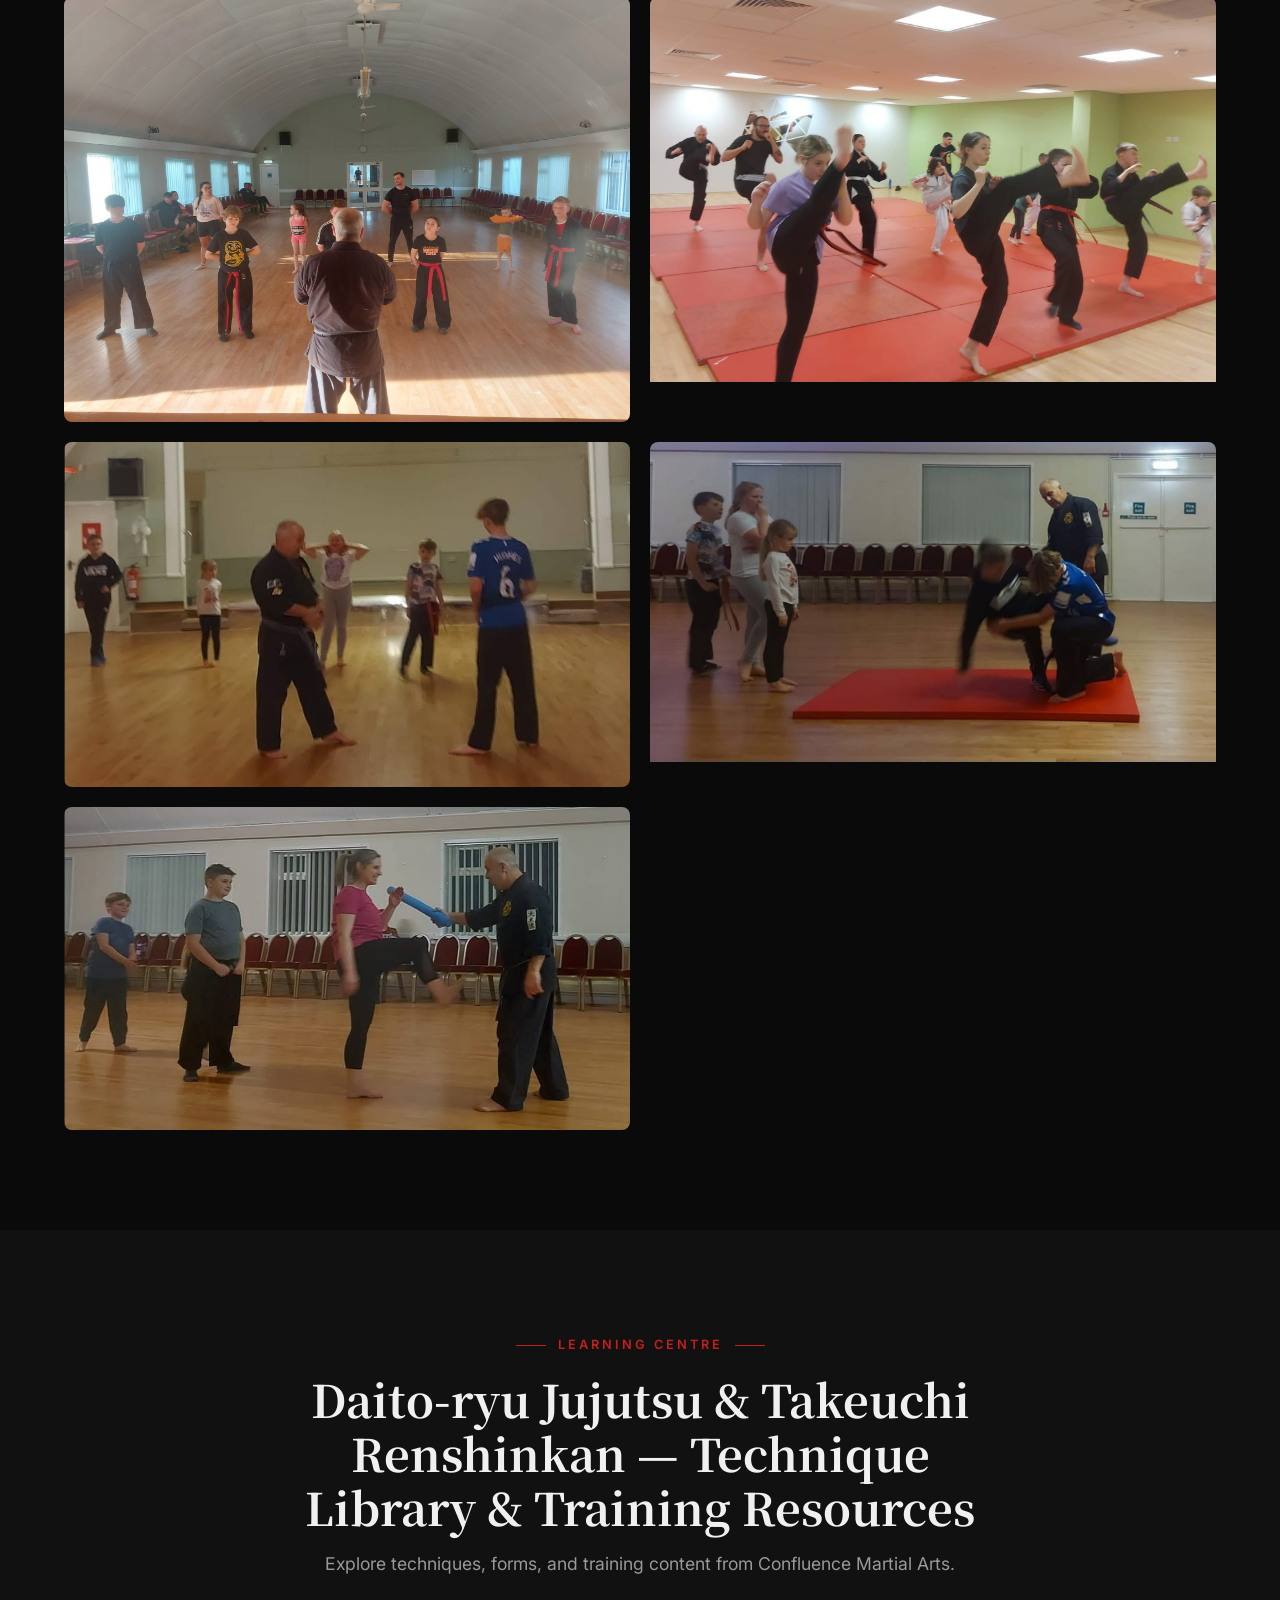
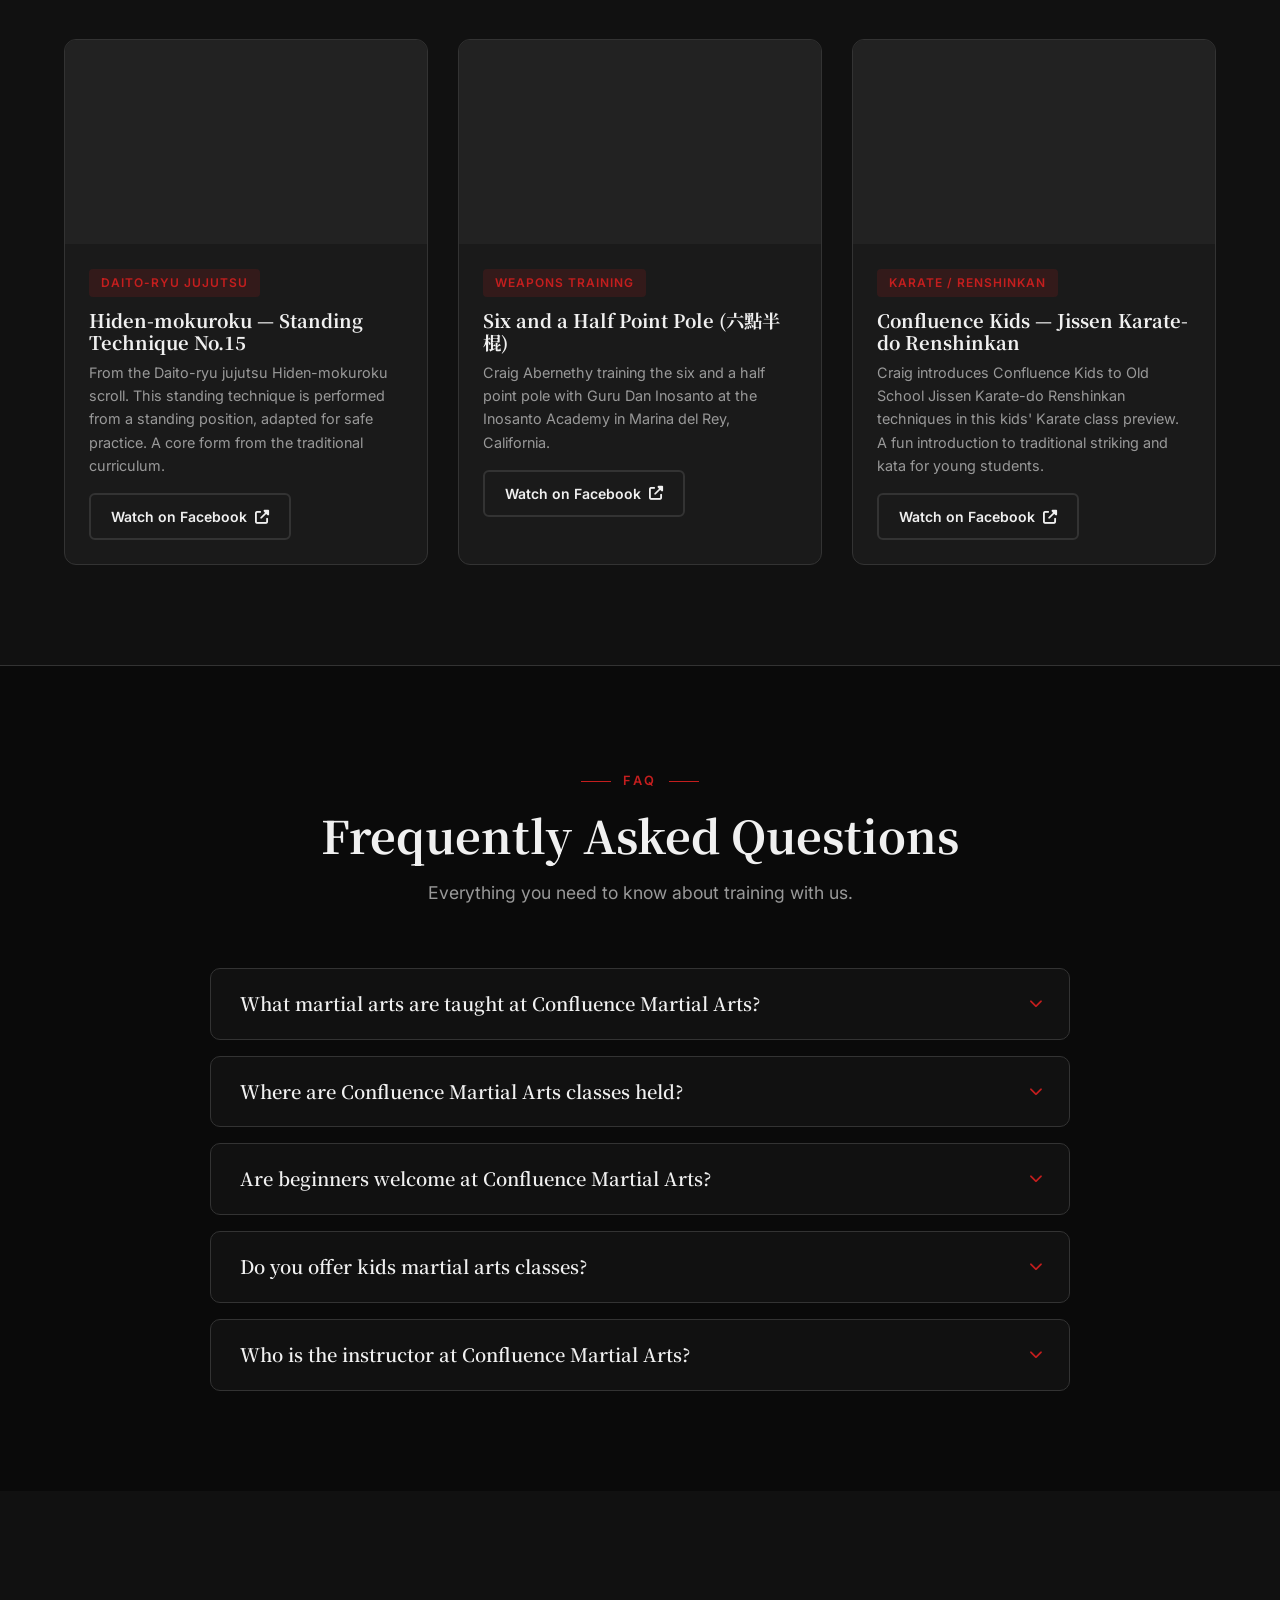
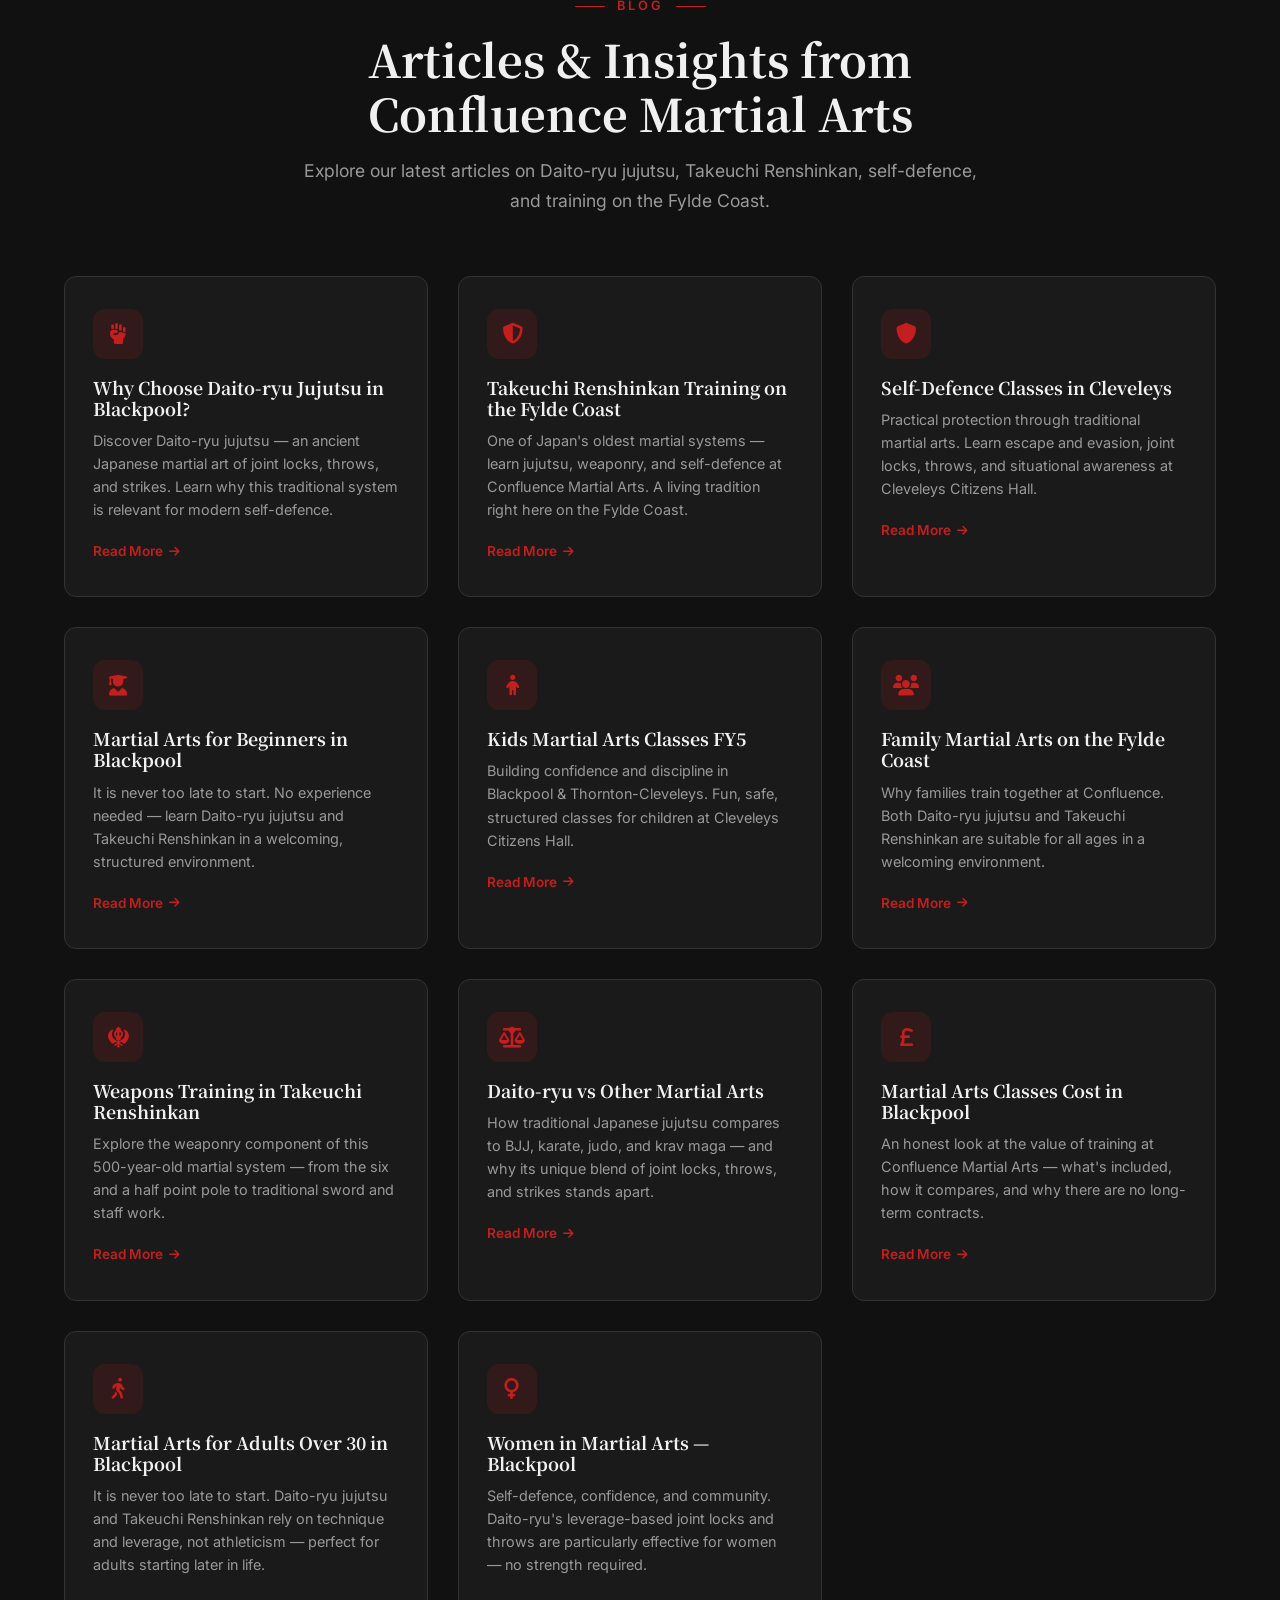
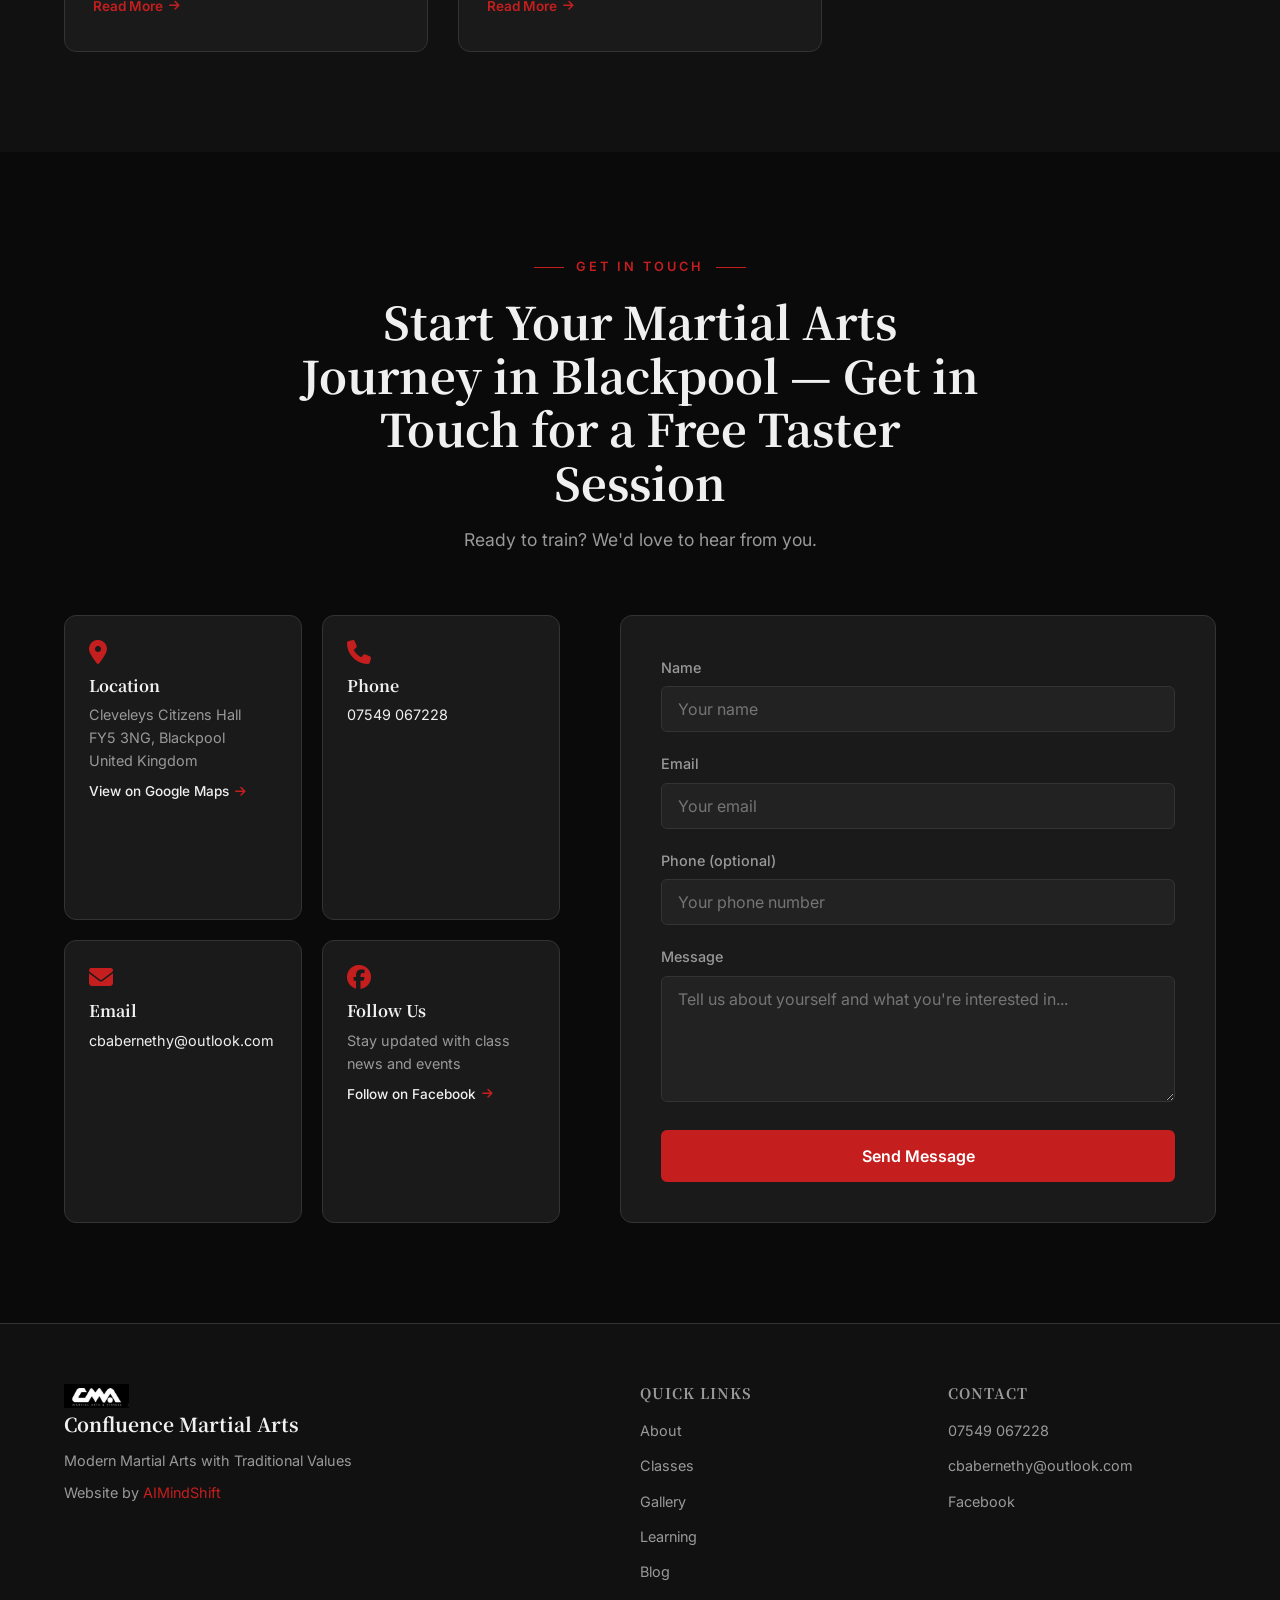
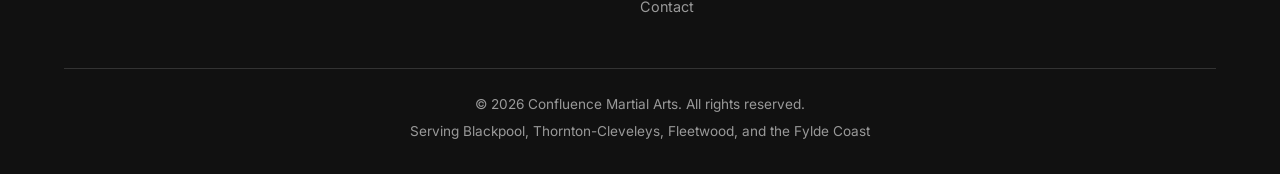
==== commit 8ebeedc9: "Add 2 blog posts: adults over 30 and women in martial arts, update sitemap" ====
--- a/index.html
+++ b/index.html
@@ -548,6 +548,18 @@
                     <p>An honest look at the value of training at Confluence Martial Arts — what's included, how it compares, and why there are no long-term contracts.</p>
                     <span class="blog-card-link">Read More <i class="fas fa-arrow-right"></i></span>
                 </a>
+                <a href="blog/martial-arts-for-adults-over-30-blackpool.html" class="blog-card">
+                    <div class="blog-card-icon"><i class="fas fa-person-walking"></i></div>
+                    <h3>Martial Arts for Adults Over 30 in Blackpool</h3>
+                    <p>It is never too late to start. Daito-ryu jujutsu and Takeuchi Renshinkan rely on technique and leverage, not athleticism — perfect for adults starting later in life.</p>
+                    <span class="blog-card-link">Read More <i class="fas fa-arrow-right"></i></span>
+                </a>
+                <a href="blog/women-in-martial-arts-blackpool.html" class="blog-card">
+                    <div class="blog-card-icon"><i class="fas fa-venus"></i></div>
+                    <h3>Women in Martial Arts — Blackpool</h3>
+                    <p>Self-defence, confidence, and community. Daito-ryu's leverage-based joint locks and throws are particularly effective for women — no strength required.</p>
+                    <span class="blog-card-link">Read More <i class="fas fa-arrow-right"></i></span>
+                </a>
             </div>
         </div>
     </section>
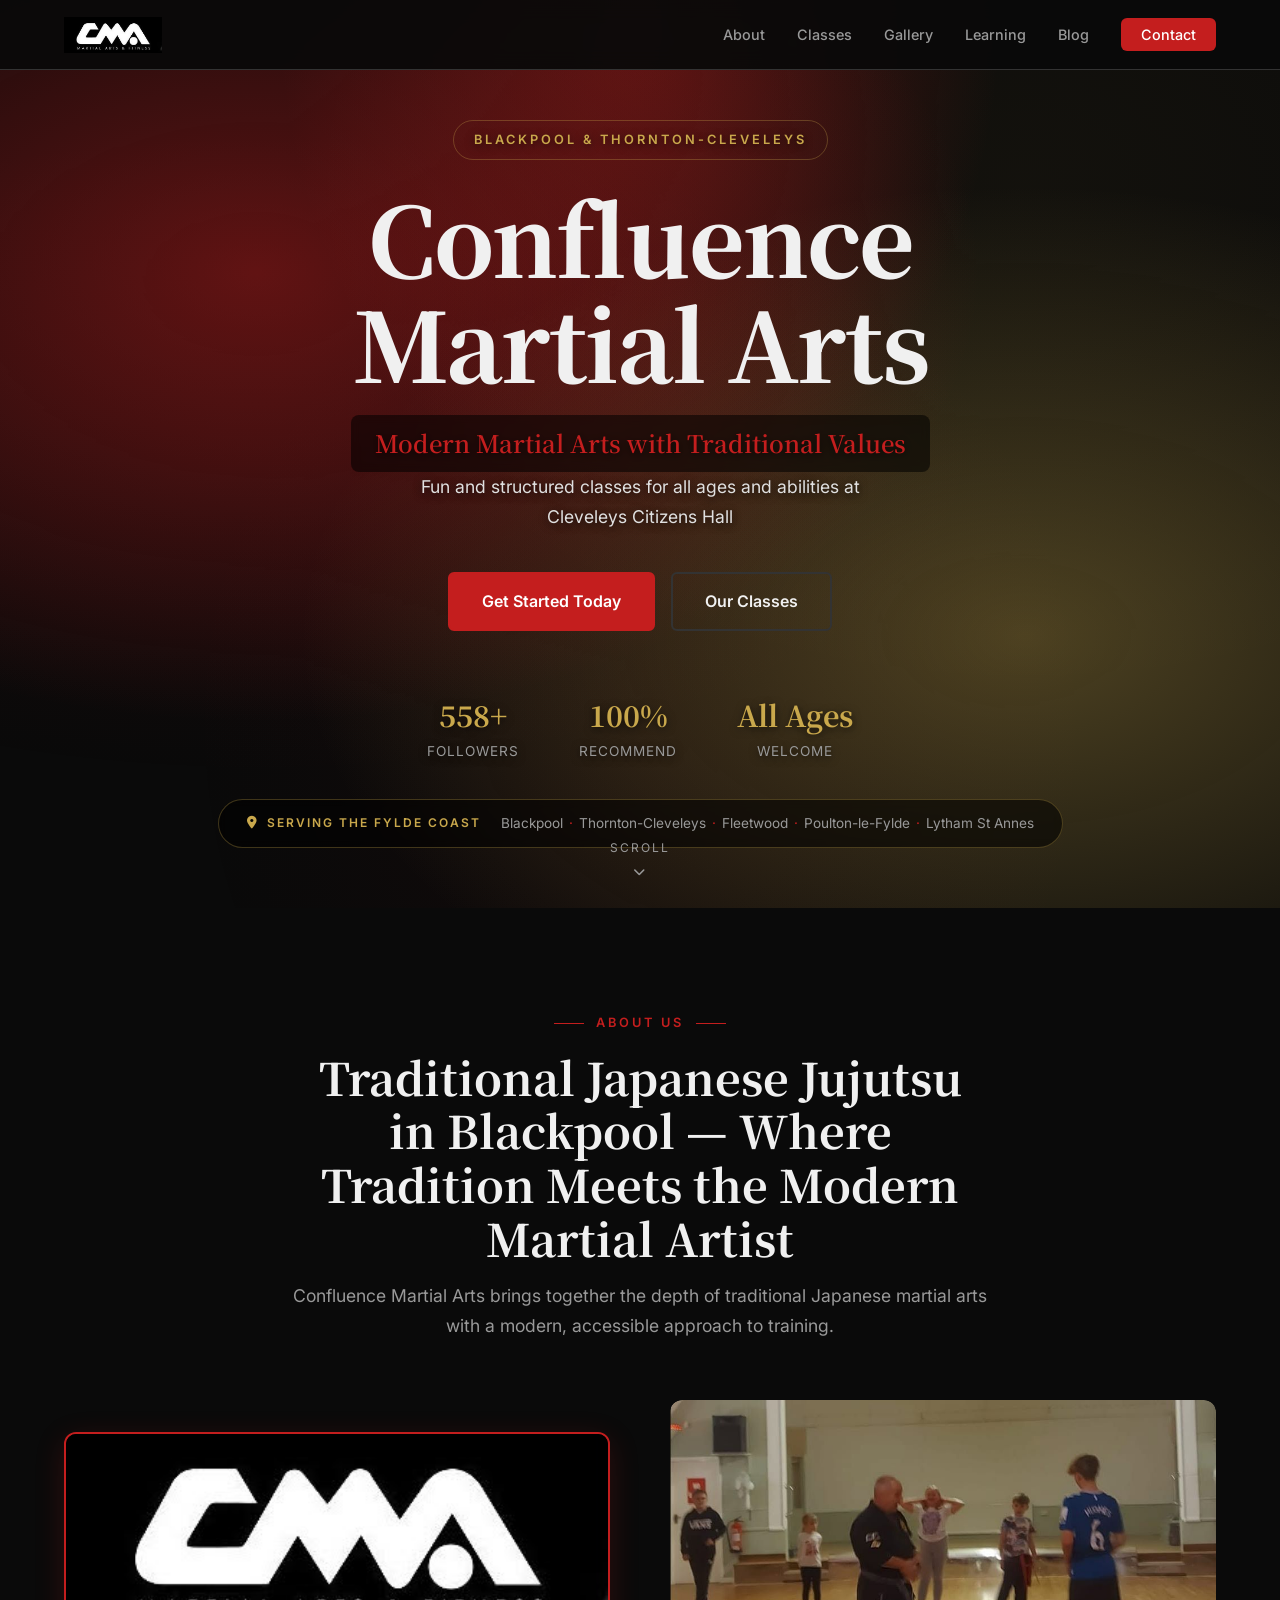
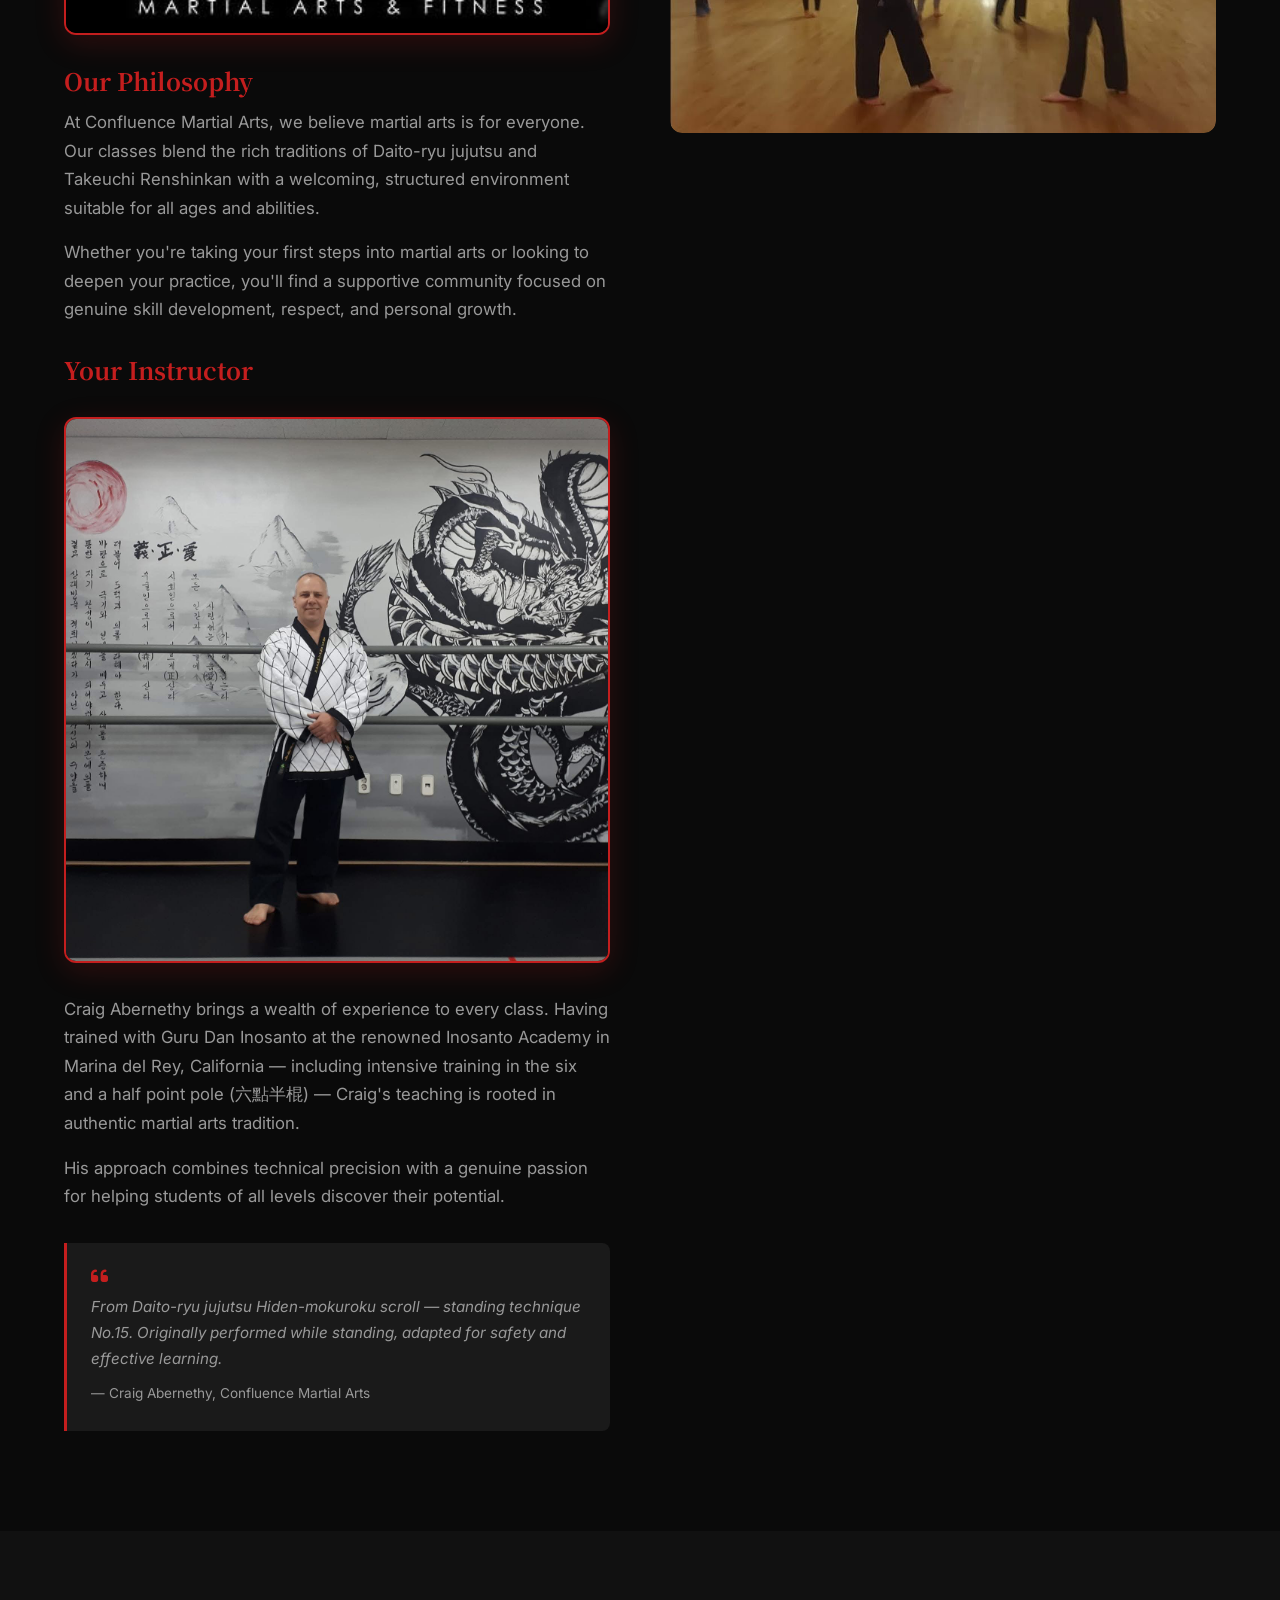
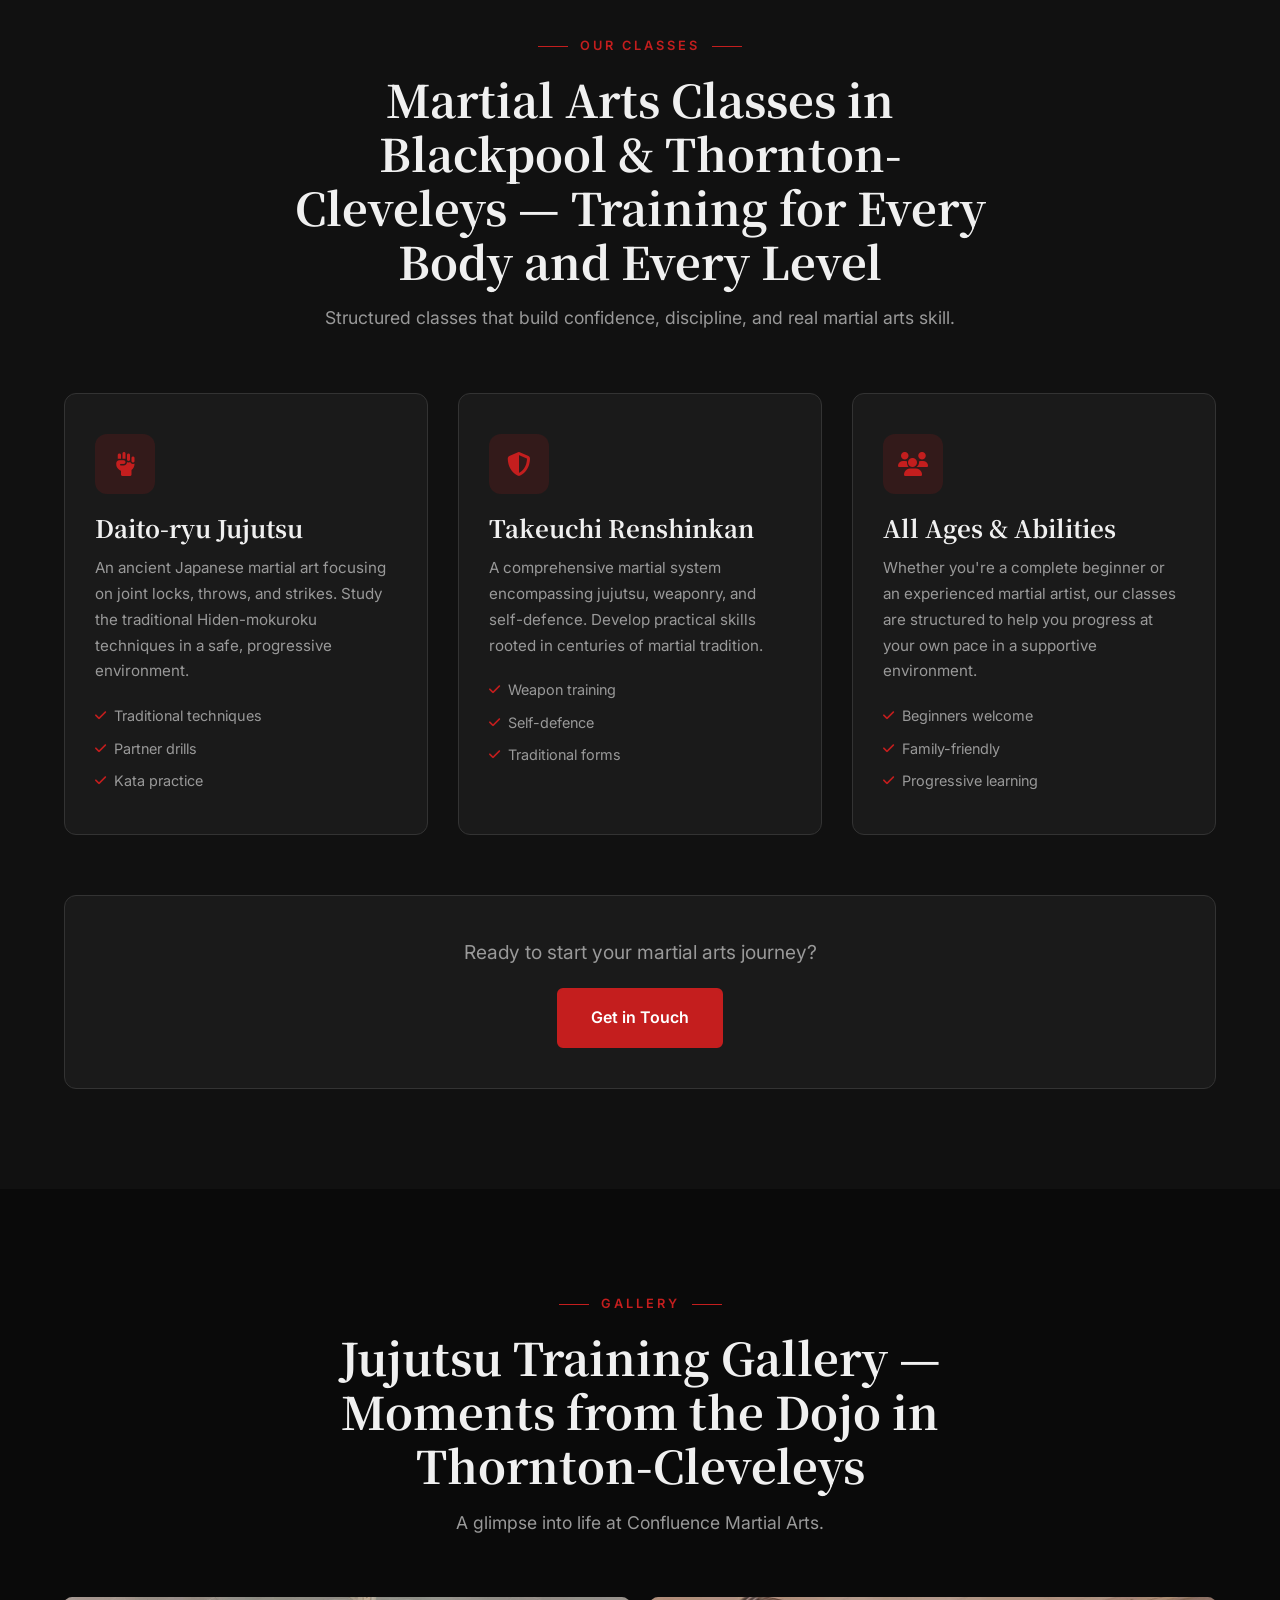
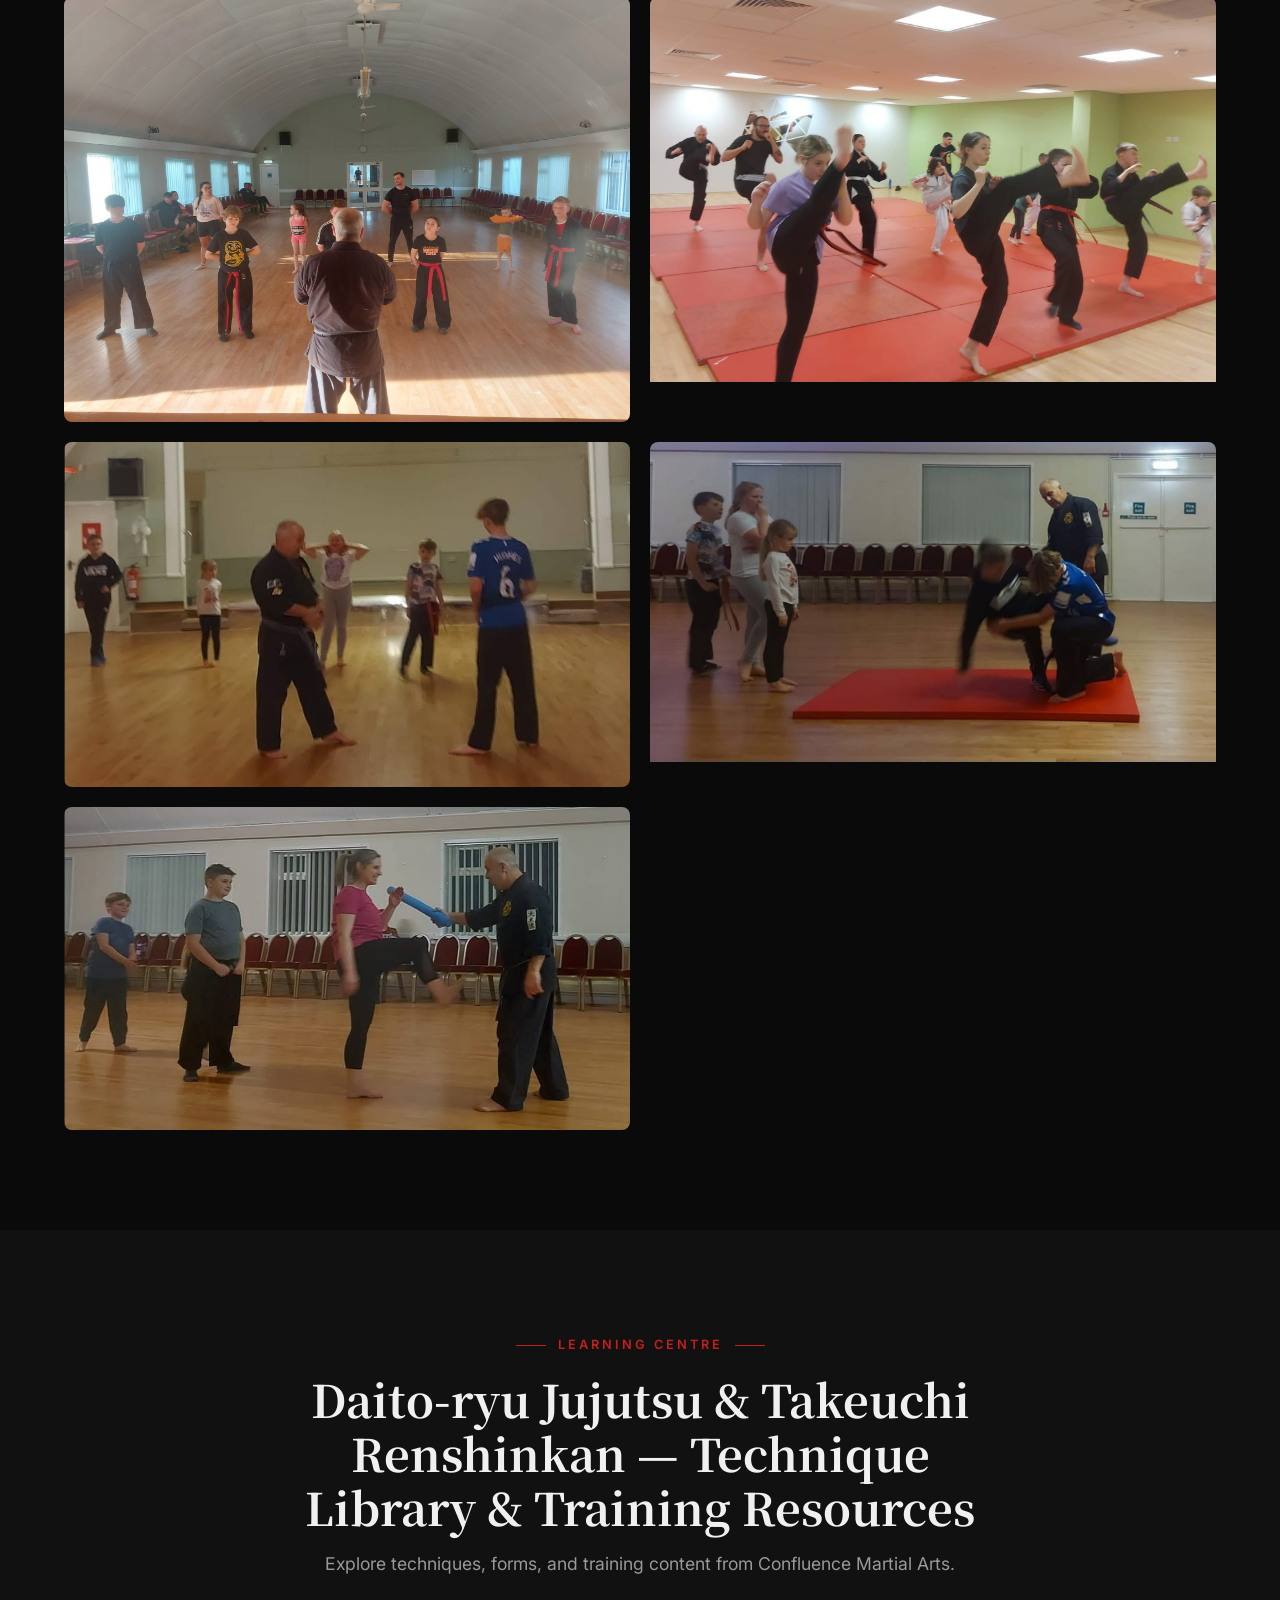
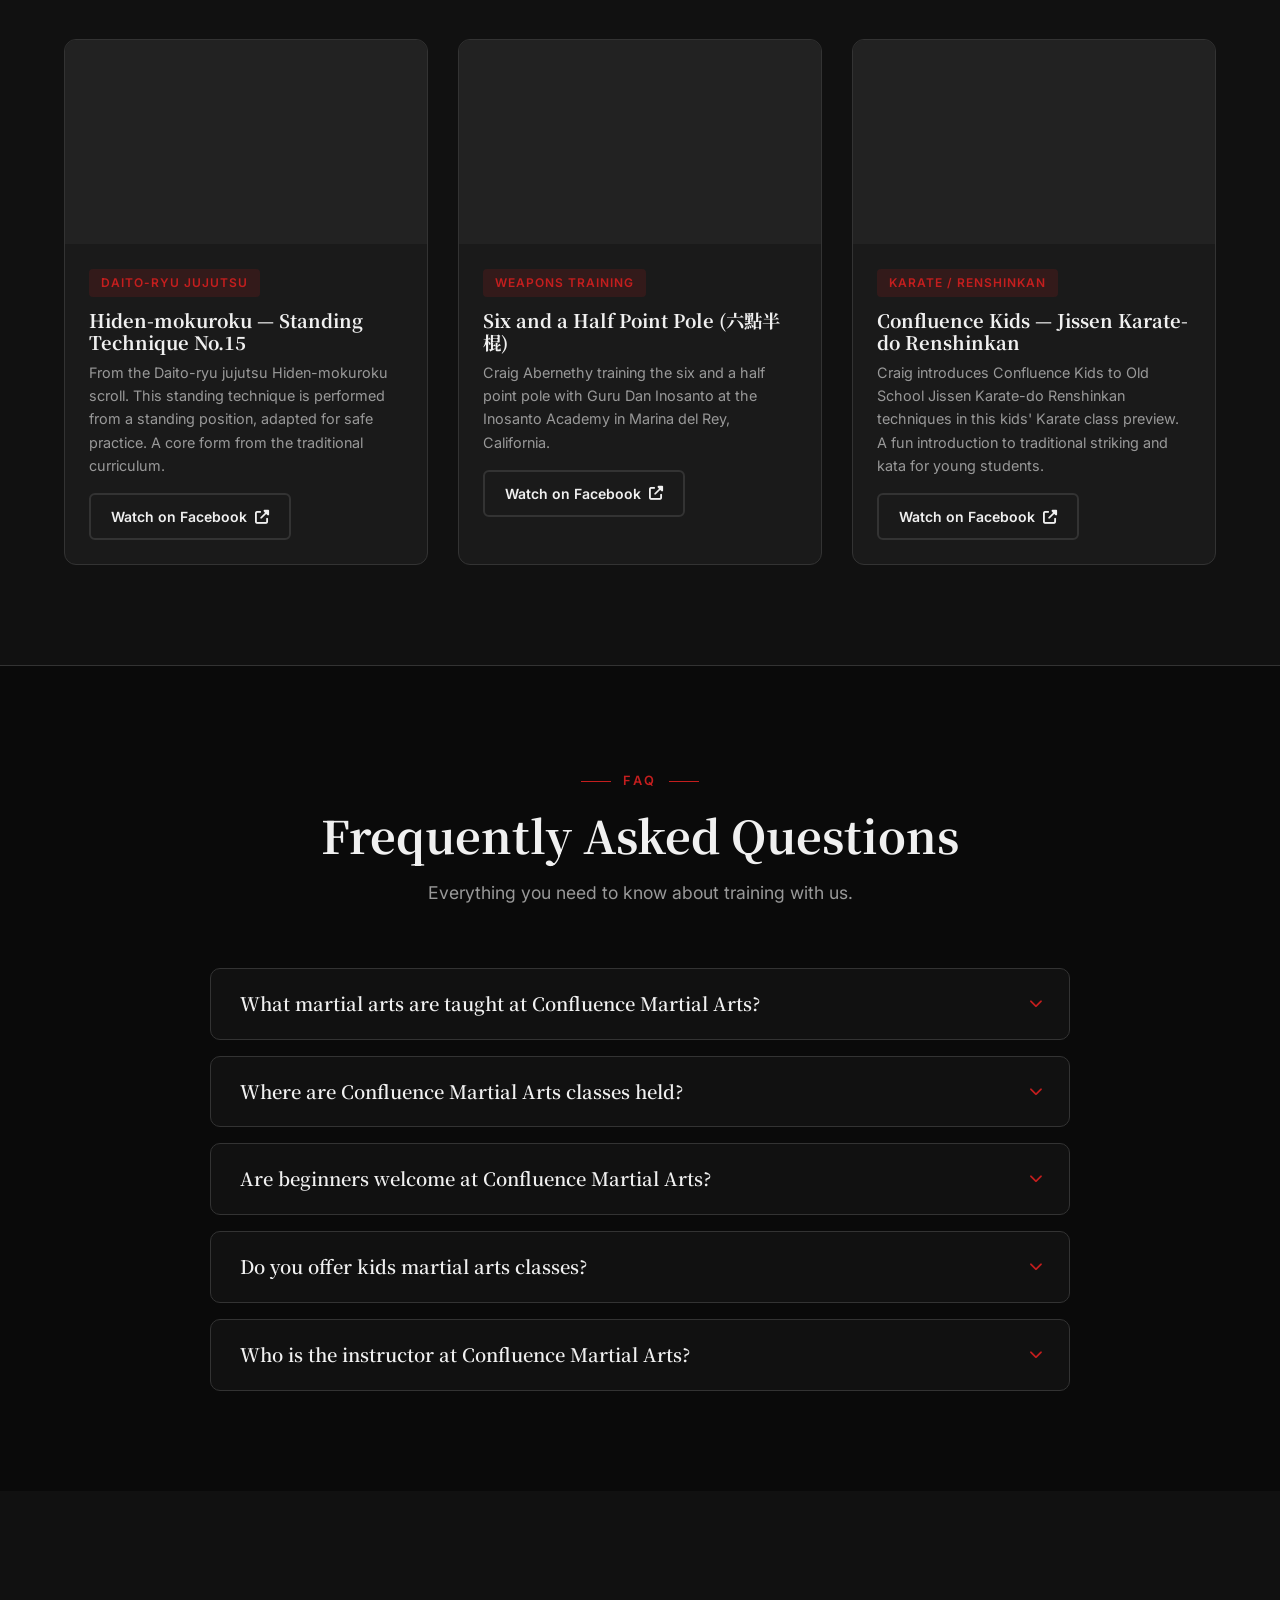
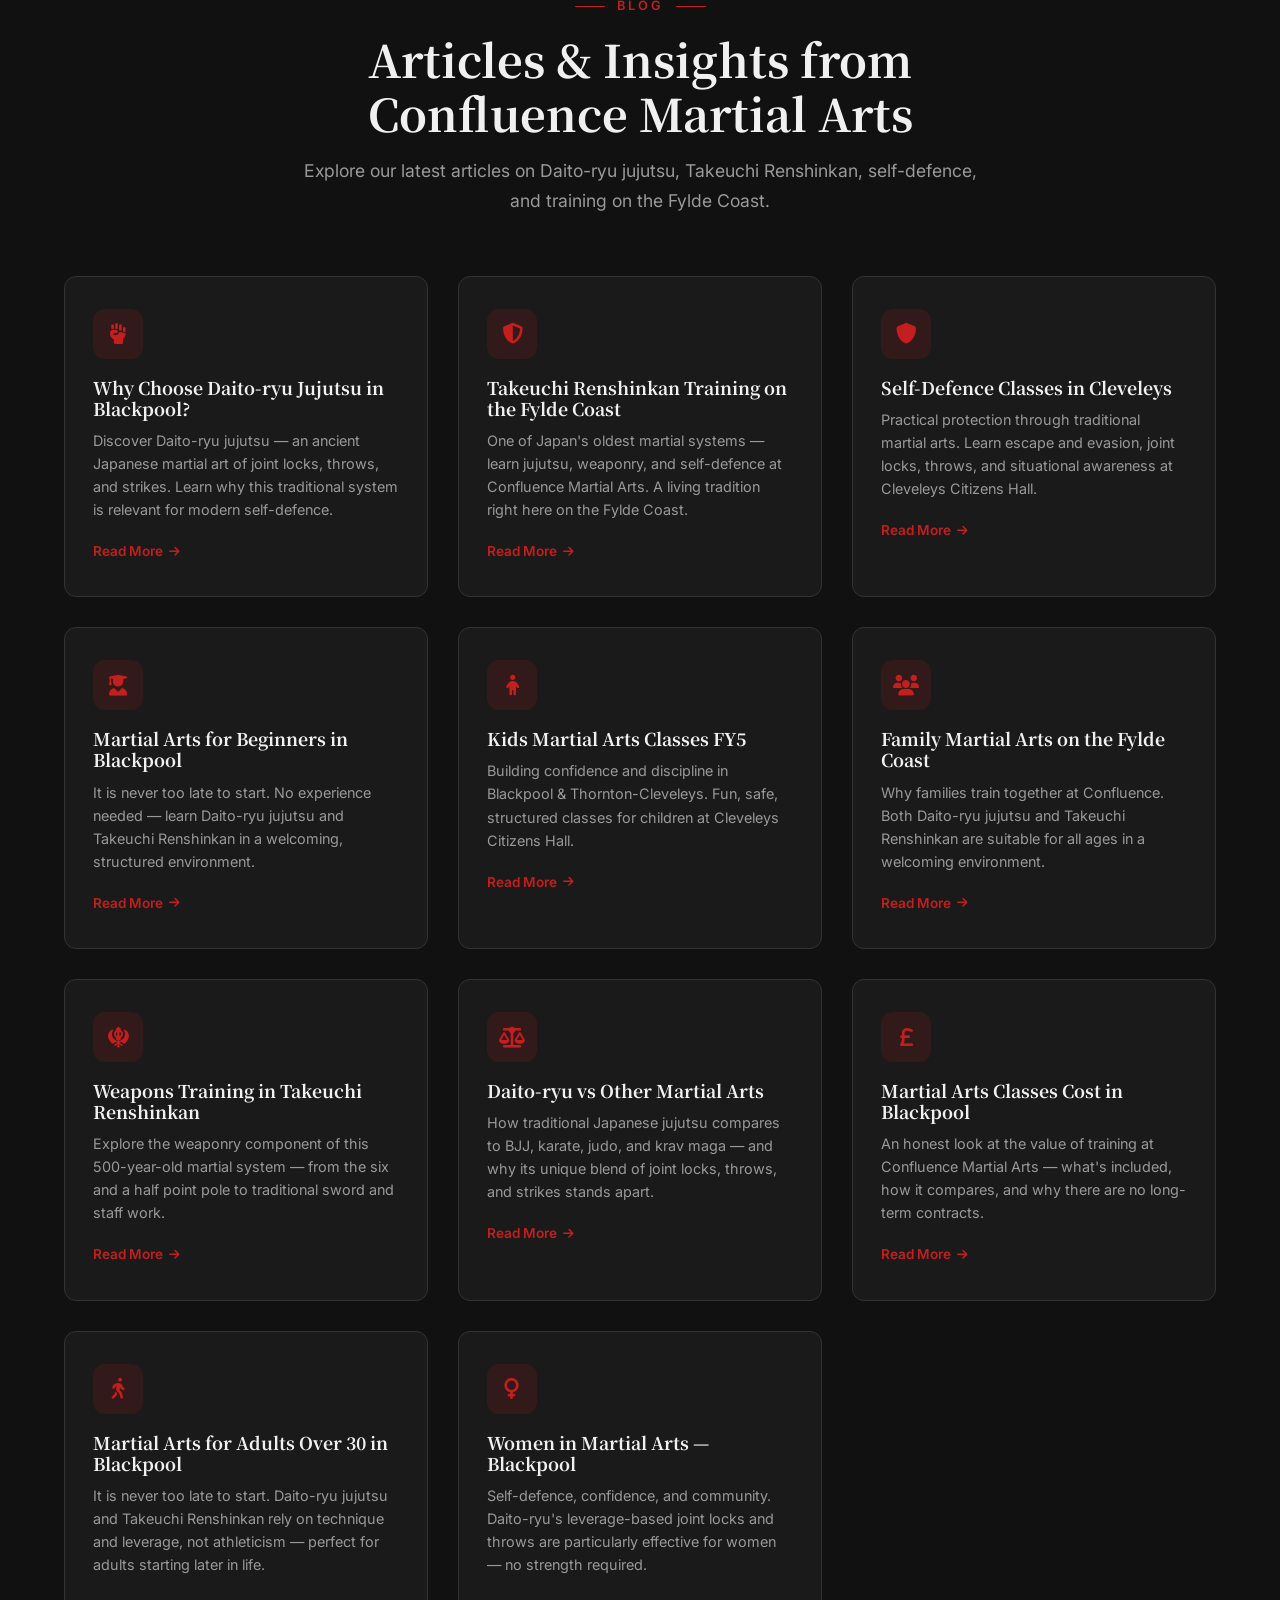
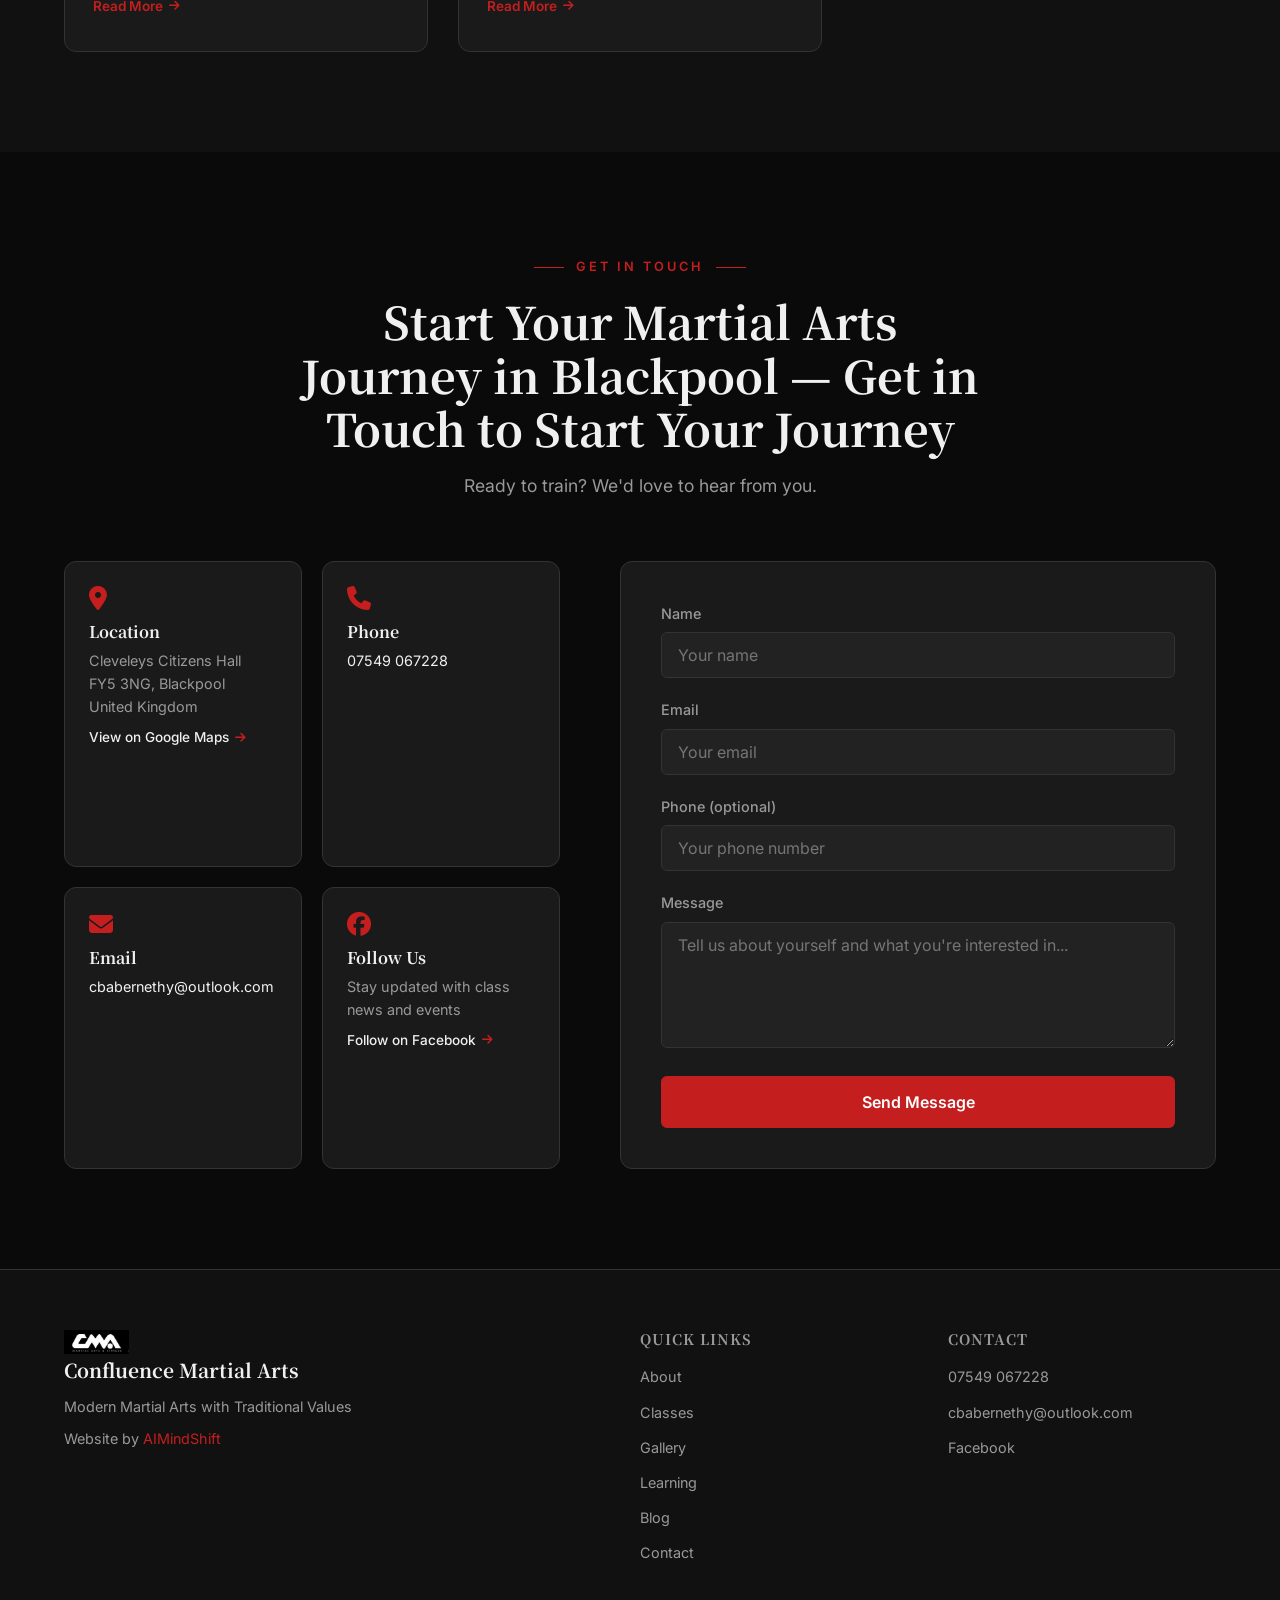
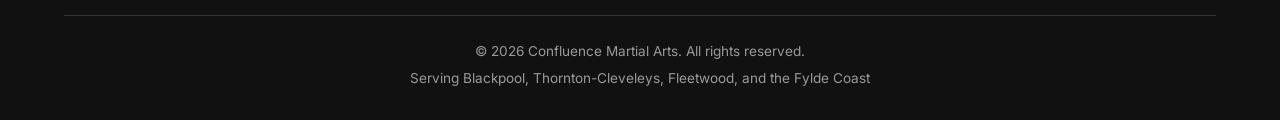
==== commit 1bf747d1: "Remove all references to free taster session across index.html and 5 blog posts" ====
--- a/index.html
+++ b/index.html
@@ -4,7 +4,7 @@
     <meta charset="UTF-8">
     <meta name="viewport" content="width=device-width, initial-scale=1.0">
     <title>Confluence Martial Arts | Blackpool & Thornton-Cleveleys | Jujutsu & Traditional Martial Arts</title>
-    <meta name="description" content="Martial arts classes in Blackpool and Thornton-Cleveleys. Learn Daito-ryu jujutsu and Takeuchi Renshinkan at Cleveleys Citizens Hall. All ages and abilities welcome. Free taster session available.">
+    <meta name="description" content="Martial arts classes in Blackpool and Thornton-Cleveleys. Learn Daito-ryu jujutsu and Takeuchi Renshinkan at Cleveleys Citizens Hall. All ages and abilities welcome. Get in touch to arrange a visit.">
     <meta name="keywords" content="Martial Arts Blackpool, Martial Arts Thornton-Cleveleys, Confluence Martial Arts, Jujutsu Blackpool, Martial arts classes Cleveleys, Kids martial arts FY5, Daito-ryu jujutsu, Takeuchi Renshinkan, Cleveleys Citizens Hall">
     <meta name="geo.region" content="GB-LAN">
     <meta name="geo.placename" content="Thornton-Cleveleys">
@@ -92,7 +92,7 @@
                 "name": "Are beginners welcome at Confluence Martial Arts?",
                 "acceptedAnswer": {
                     "@type": "Answer",
-                    "text": "Yes, beginners of all ages and abilities are welcome. No previous experience is needed. A free taster session is available for new students."
+                    "text": "Yes, beginners of all ages and abilities are welcome. No previous experience is needed. New students are welcome to get in touch to arrange a visit."
                 }
             },
             {
@@ -451,7 +451,7 @@
                     </h3>
                     <div class="faq-answer" id="faq-a-3" role="region" aria-labelledby="faq-q-3">
                         <div class="faq-answer-inner">
-                            <p>Yes, beginners of all ages and abilities are welcome. No previous experience is needed. A free taster session is available for new students.</p>
+                            <p>Yes, beginners of all ages and abilities are welcome. No previous experience is needed. New students are welcome to get in touch to arrange a visit.</p>
                         </div>
                     </div>
                 </div>
@@ -569,7 +569,7 @@
         <div class="container">
             <div class="section-header">
                 <span class="section-tag">Get in Touch</span>
-                <h2>Start Your Martial Arts Journey in Blackpool — Get in Touch for a Free Taster Session</h2>
+                <h2>Start Your Martial Arts Journey in Blackpool — Get in Touch to Start Your Journey</h2>
                 <p class="section-desc">Ready to train? We'd love to hear from you.</p>
             </div>
             <div class="contact-grid">
